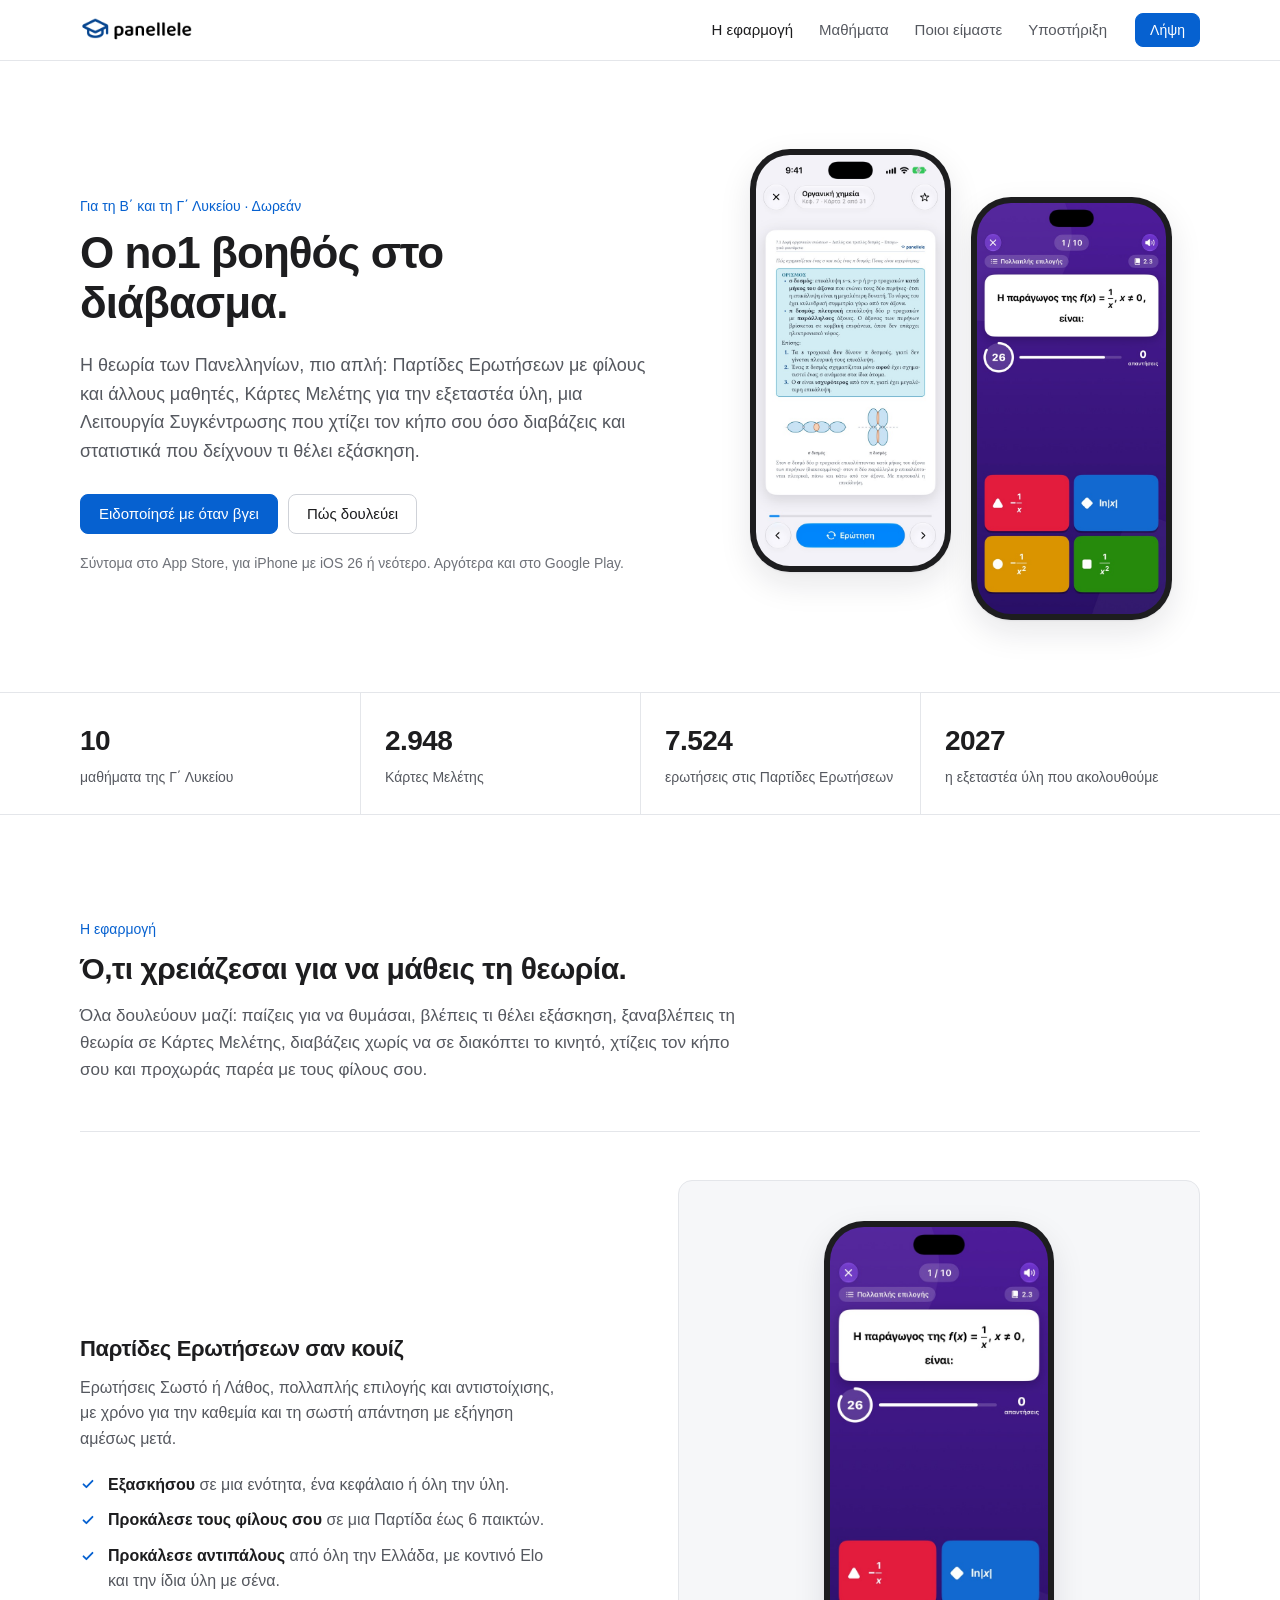
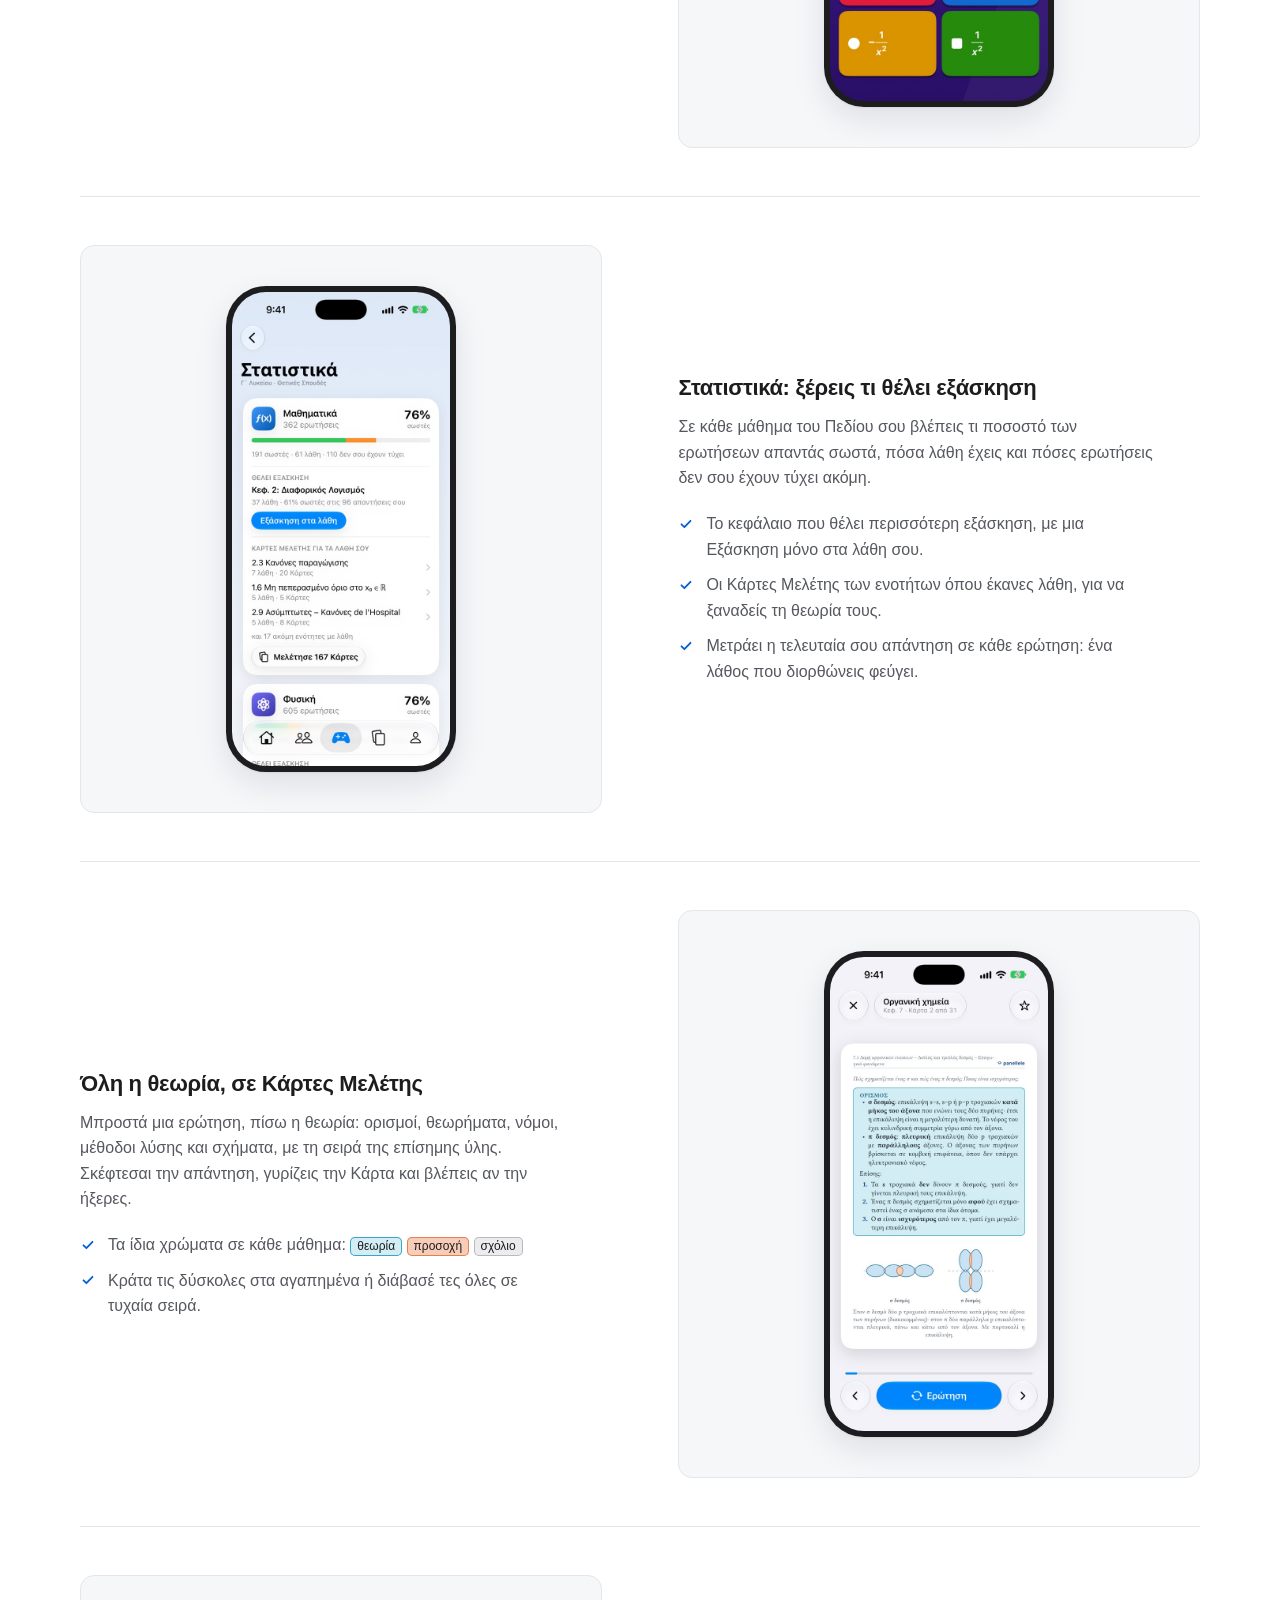
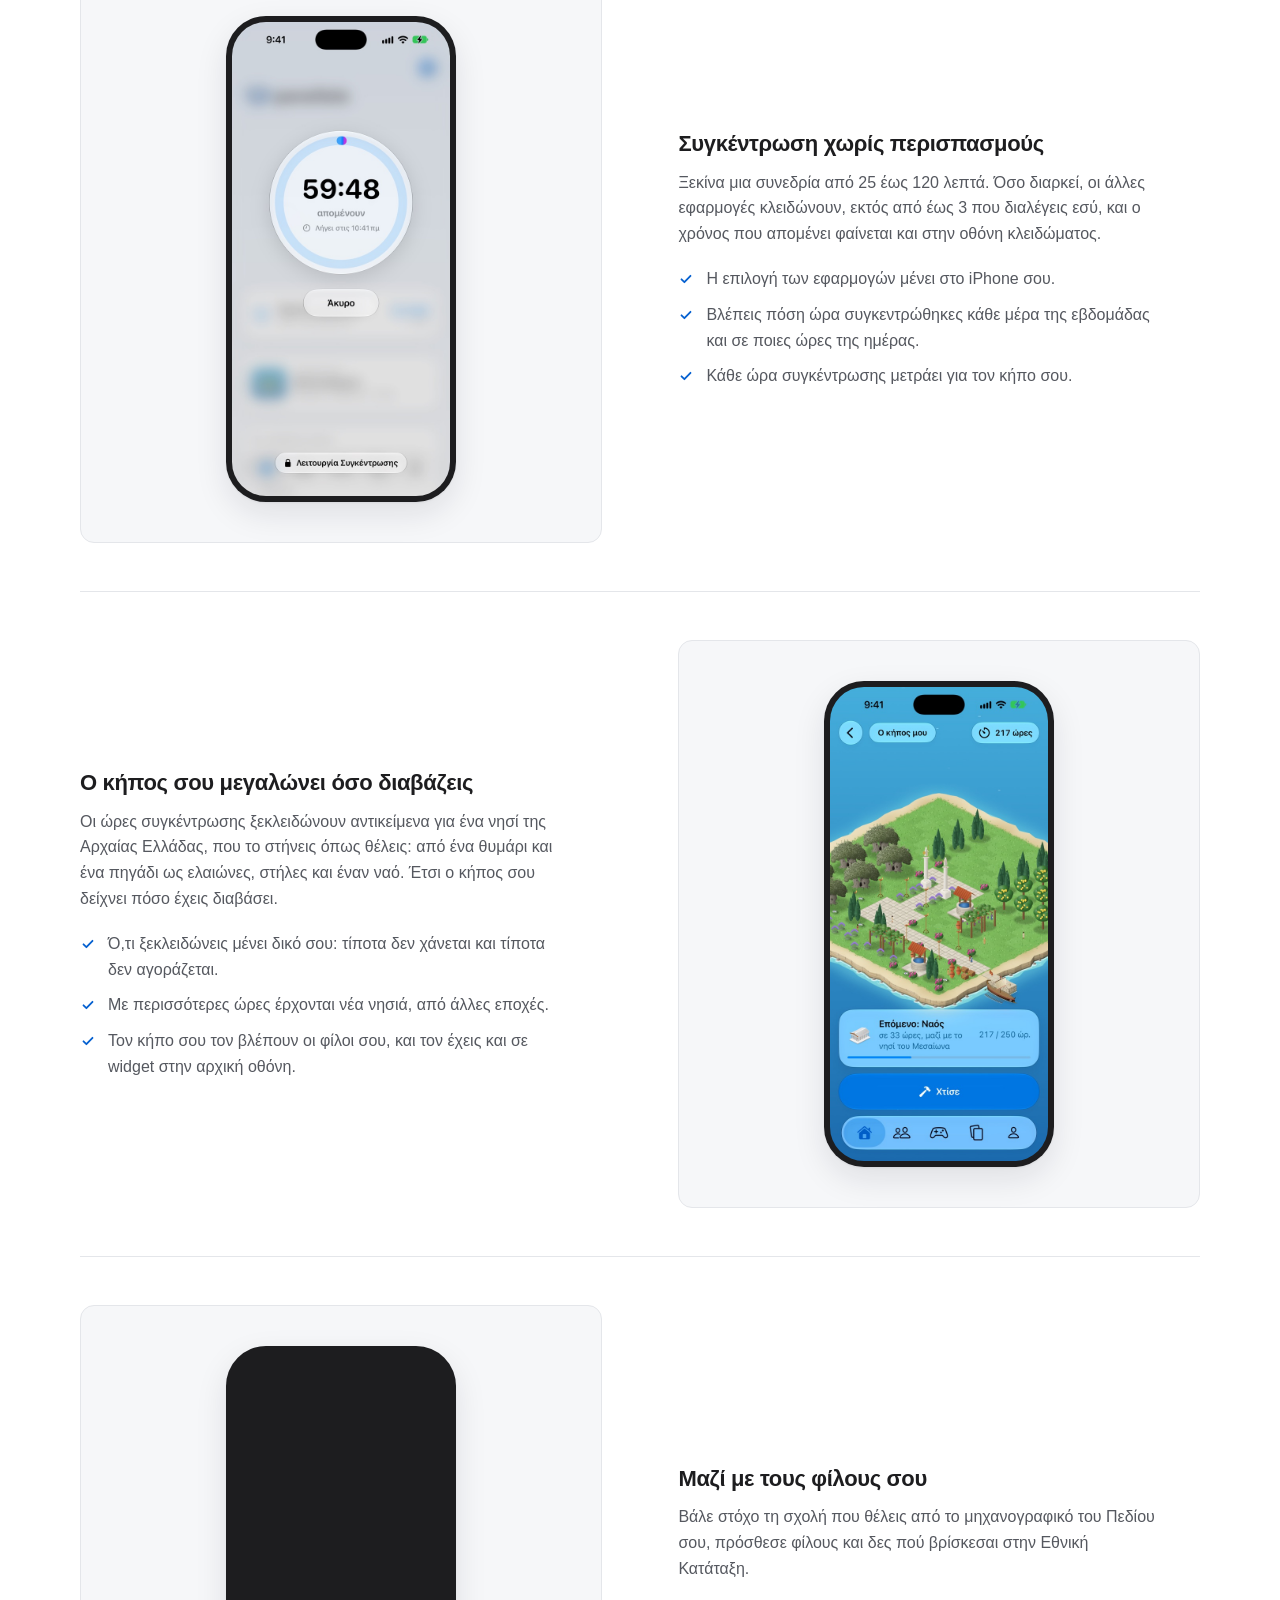
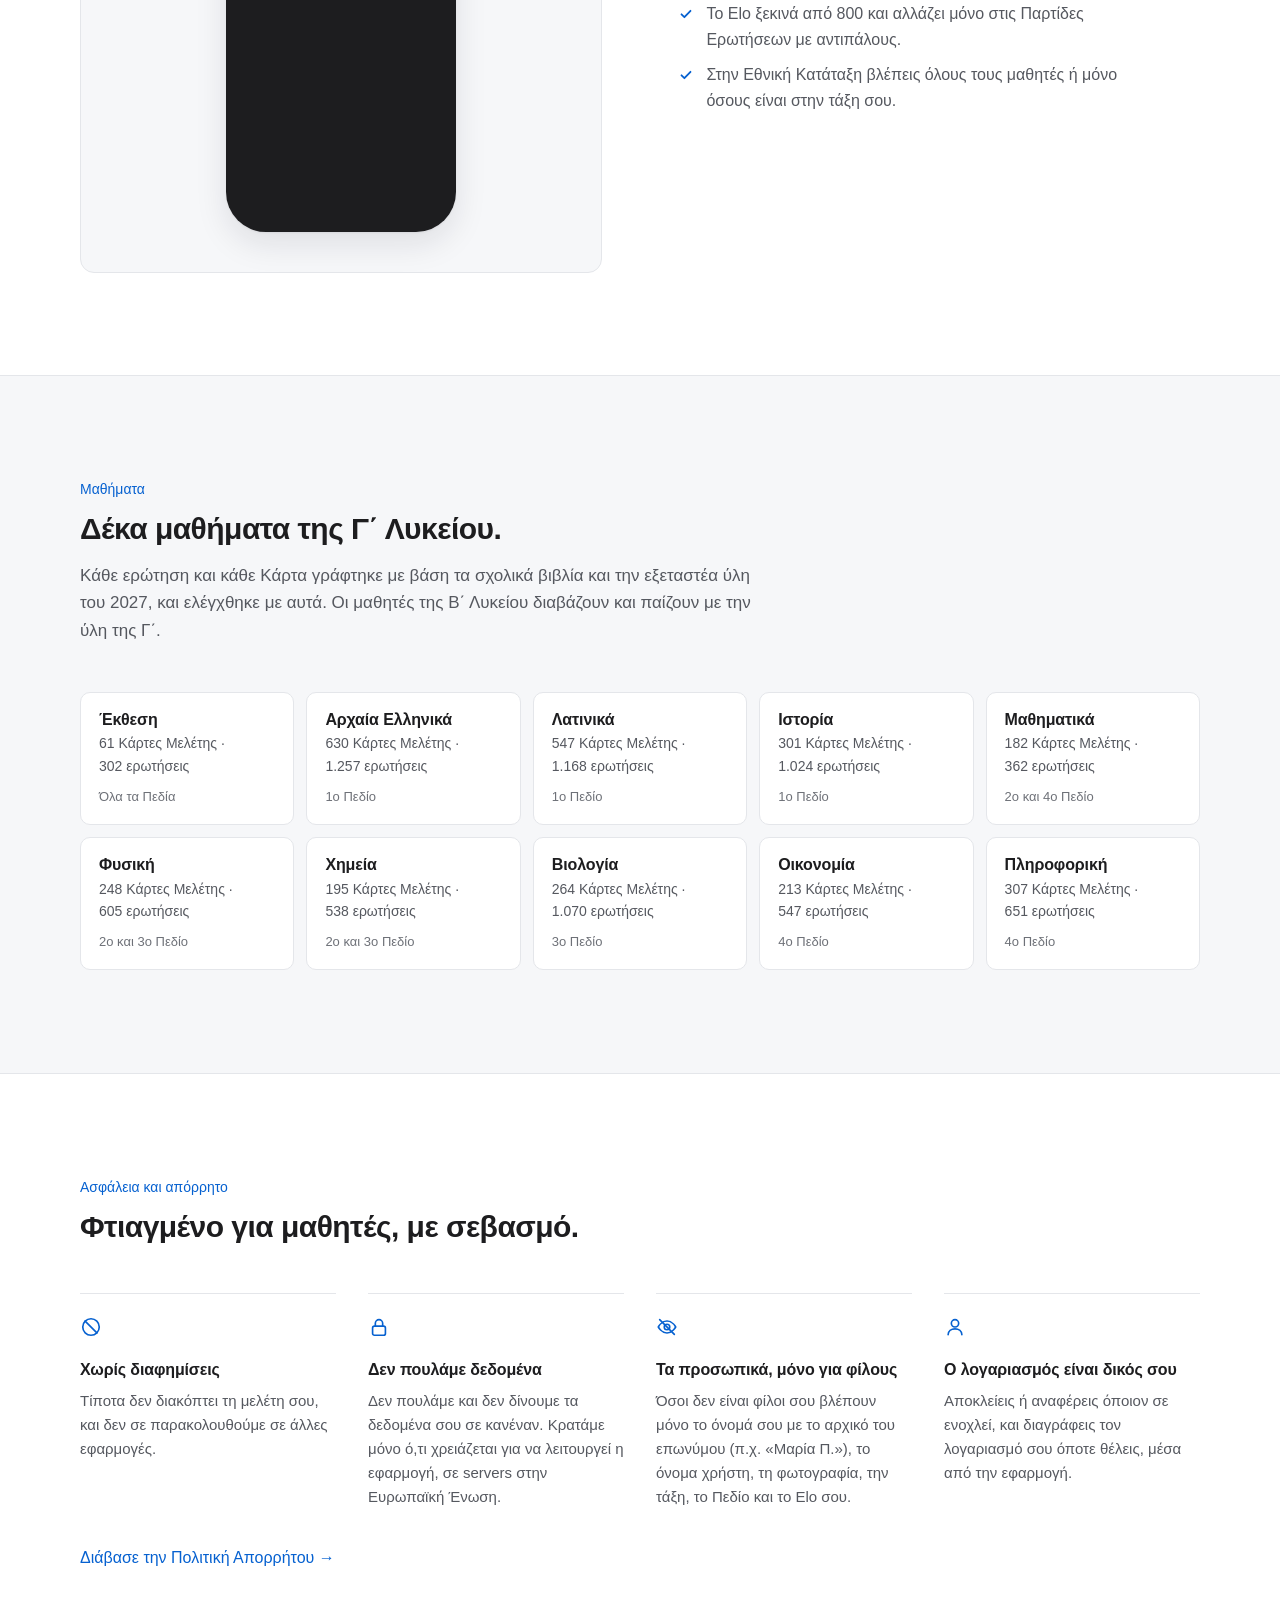
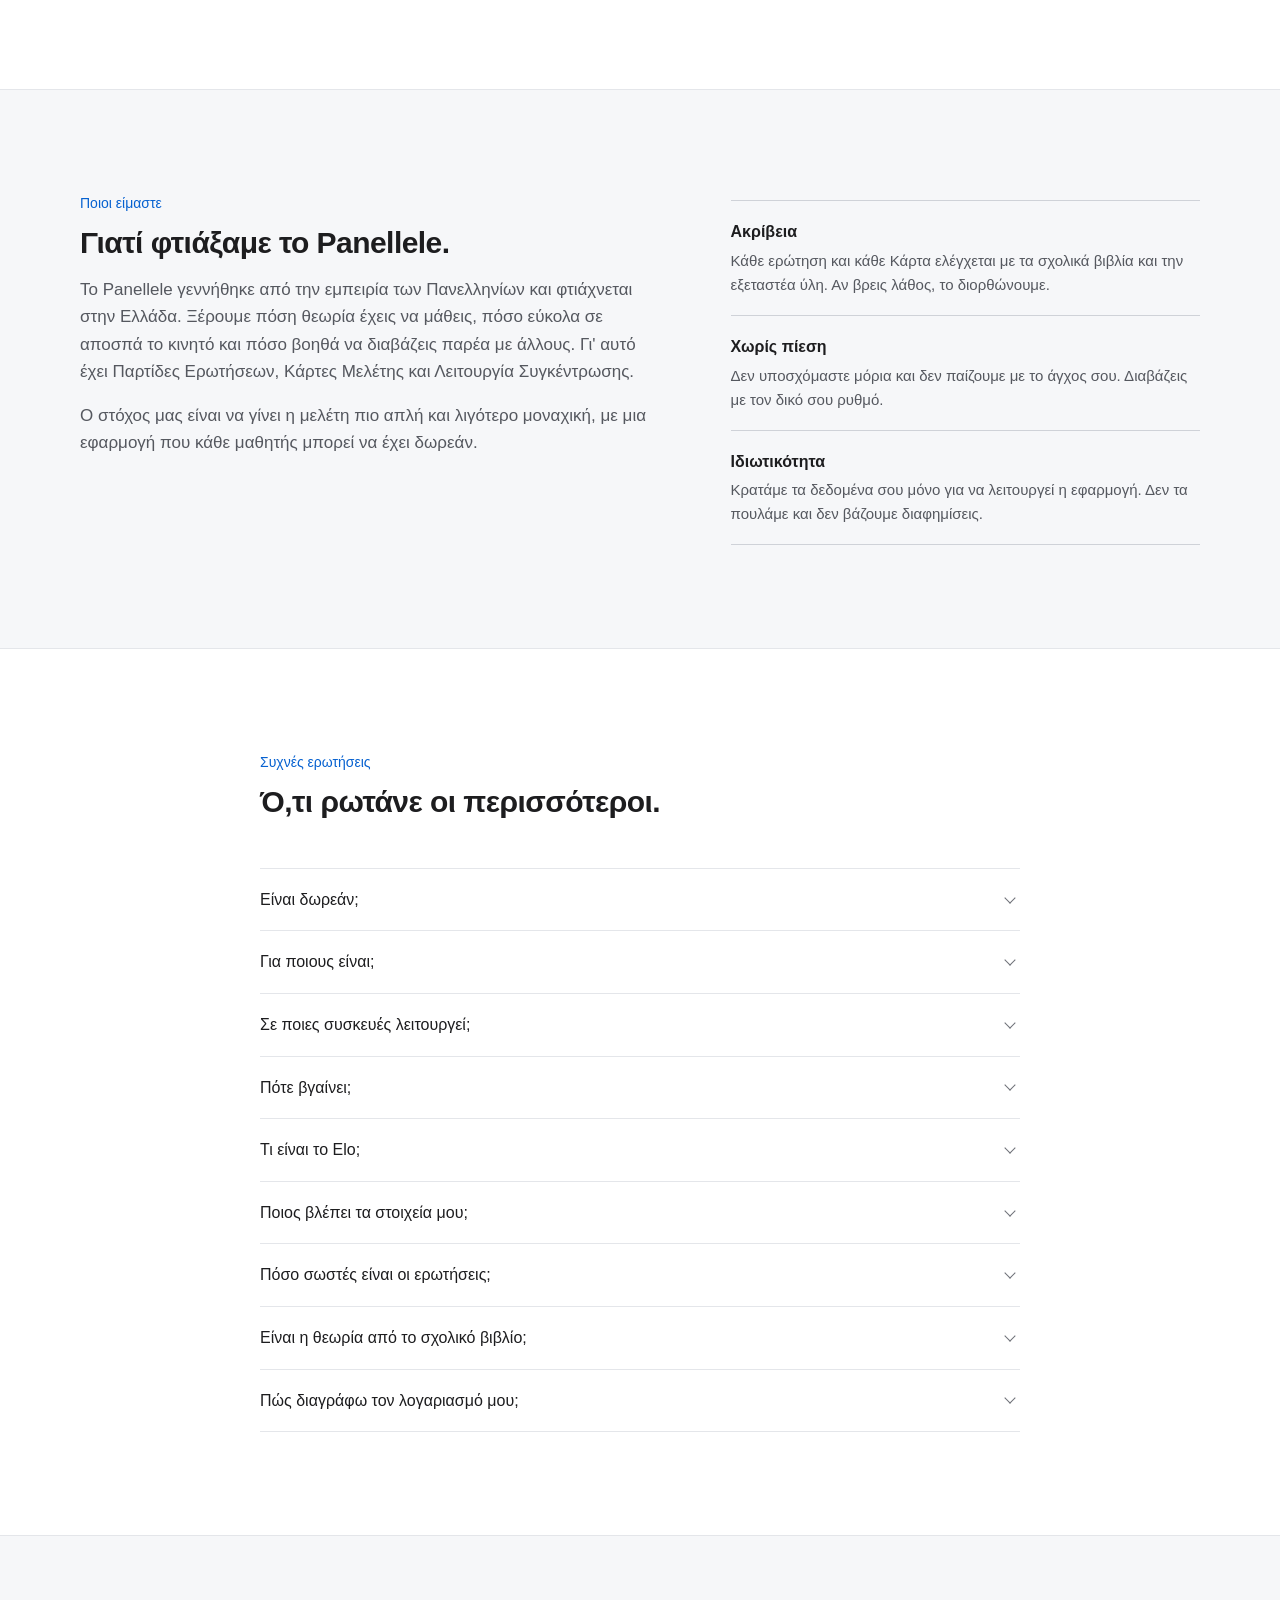
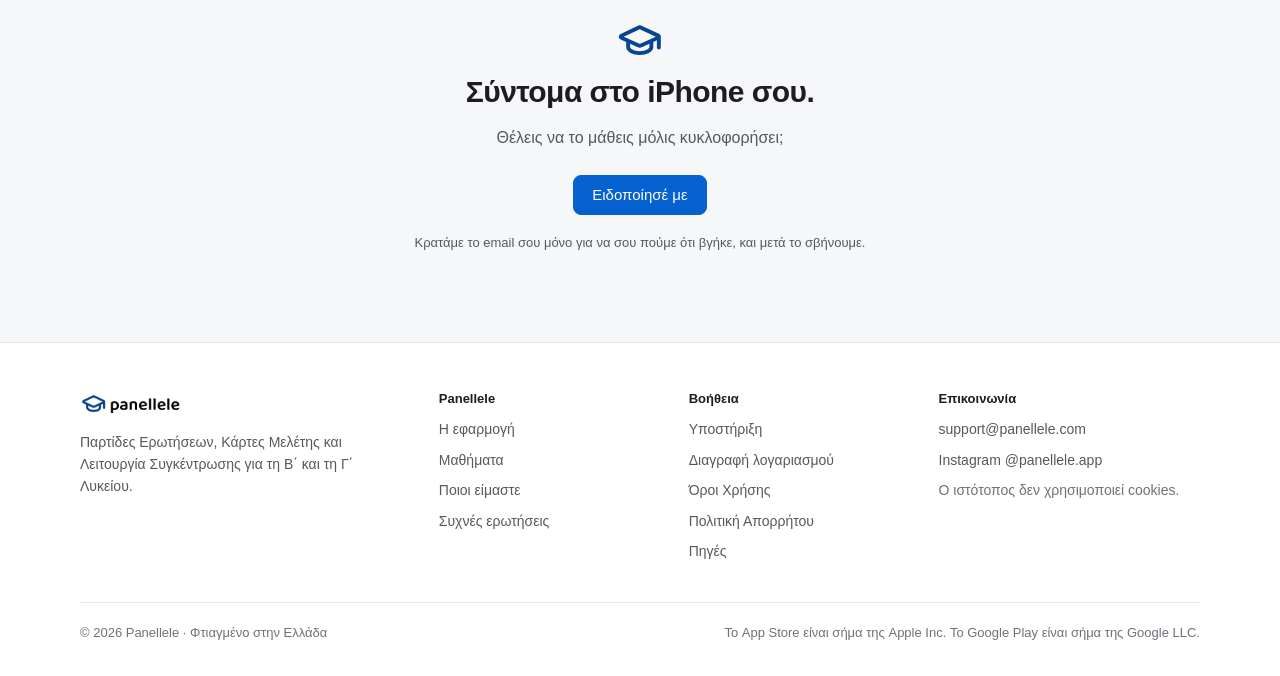
==== index.html @ 51c736c7 "Ο κήπος και τα Στατιστικά, και το σλόγκαν «Ο no1 βοηθός στο διάβασμα»" ====
<!doctype html>
<html lang="el">
<head>
<meta charset="utf-8">
<meta name="viewport" content="width=device-width, initial-scale=1, viewport-fit=cover">
<meta http-equiv="Content-Security-Policy" content="default-src 'self'; img-src 'self' data:; style-src 'self'; script-src 'none'; object-src 'none'; base-uri 'none'; form-action 'none'">
<meta name="referrer" content="strict-origin-when-cross-origin">
<title>Panellele · Ο no1 βοηθός στο διάβασμα</title>
<meta name="description" content="Παρτίδες Ερωτήσεων με φίλους και άλλους μαθητές, Κάρτες Μελέτης για την εξεταστέα ύλη, Λειτουργία Συγκέντρωσης με τον κήπο σου και στατιστικά για τα λάθη σου. Δωρεάν, για τη Β΄ και τη Γ΄ Λυκείου.">
<link rel="canonical" href="https://panellele.com/">
<meta name="robots" content="index, follow">
<meta name="theme-color" content="#ffffff">
<meta name="color-scheme" content="light only">
<meta name="apple-mobile-web-app-title" content="Panellele">
<link rel="icon" href="/favicon.svg" type="image/svg+xml">
<link rel="icon" href="/assets/icon-32.png?v=5129329c" type="image/png" sizes="32x32">
<link rel="apple-touch-icon" href="/apple-touch-icon.png">
<meta property="og:type" content="website">
<meta property="og:site_name" content="Panellele">
<meta property="og:locale" content="el_GR">
<meta property="og:title" content="Panellele · Ο no1 βοηθός στο διάβασμα">
<meta property="og:description" content="Παρτίδες Ερωτήσεων με φίλους και άλλους μαθητές, Κάρτες Μελέτης για την εξεταστέα ύλη, Λειτουργία Συγκέντρωσης με τον κήπο σου και στατιστικά για τα λάθη σου. Δωρεάν, για τη Β΄ και τη Γ΄ Λυκείου.">
<meta property="og:url" content="https://panellele.com/">
<meta property="og:image" content="https://panellele.com/assets/og.jpg?v=eeeae248">
<meta property="og:image:width" content="1200">
<meta property="og:image:height" content="630">
<meta property="og:image:alt" content="Το λογότυπο του Panellele και δύο οθόνες της εφαρμογής: μια Κάρτα Μελέτης και μια ερώτηση Παρτίδας.">
<meta name="twitter:card" content="summary_large_image">
<link rel="stylesheet" href="/assets/site.css?v=b968a3b6">

</head>
<body class="">
<a class="skip" href="#main">Μετάβαση στο περιεχόμενο</a>
<header class="site-header">
  <div class="wrap header-row">
    <a class="brand" href="/" aria-label="Panellele, αρχική σελίδα">
      <img src="/assets/wordmark.png?v=815b059f" alt="panellele" width="147" height="41">
    </a>
    <nav class="nav" aria-label="Κύριο μενού">
      <a href="/#efarmogi" aria-current="page">Η εφαρμογή</a>
      <a href="/#mathimata">Μαθήματα</a>
      <a href="/#poioi-eimaste">Ποιοι είμαστε</a>
      <a href="/support/">Υποστήριξη</a>
    </nav>
    <a class="button button-small header-cta" href="/#lipsi">Λήψη</a>
    <!-- Στο κινητό: το ίδιο μενού σε ένα <details>, χωρίς JavaScript. -->
    <details class="menu">
      <summary aria-label="Μενού"><span class="menu-icon" aria-hidden="true"></span></summary>
      <nav class="menu-panel" aria-label="Μενού">
        <a href="/#efarmogi">Η εφαρμογή</a>
        <a href="/#mathimata">Μαθήματα</a>
        <a href="/#poioi-eimaste">Ποιοι είμαστε</a>
        <a href="/#erotiseis">Συχνές ερωτήσεις</a>
        <a href="/support/">Υποστήριξη</a>
      </nav>
    </details>
  </div>
</header>
<main id="main">
<section class="hero">
  <div class="wrap hero-grid">
    <div class="hero-text">
      <p class="eyebrow">Για τη Β΄ και τη Γ΄ Λυκείου · Δωρεάν</p>
      <h1>Ο no1 βοηθός στο διάβασμα.</h1>
      <p class="lead">Η θεωρία των Πανελληνίων, πιο απλή: Παρτίδες Ερωτήσεων με φίλους και άλλους μαθητές, Κάρτες Μελέτης για την εξεταστέα ύλη, μια Λειτουργία Συγκέντρωσης που χτίζει τον κήπο σου όσο διαβάζεις και στατιστικά που δείχνουν τι θέλει εξάσκηση.</p>
      <div class="actions" id="lipsi">
        <a class="button" href="mailto:support@panellele.com?subject=%CE%95%CE%BD%CE%B7%CE%BC%CE%AD%CF%81%CF%89%CF%83%CE%B7%20%CE%B3%CE%B9%CE%B1%20%CF%84%CE%B7%CE%BD%20%CE%BA%CF%85%CE%BA%CE%BB%CE%BF%CF%86%CE%BF%CF%81%CE%AF%CE%B1">Ειδοποίησέ με όταν βγει</a>
        <a class="button button-secondary" href="#efarmogi">Πώς δουλεύει</a>
      </div>
      <p class="availability">Σύντομα στο App Store, για iPhone με iOS 26 ή νεότερο. Αργότερα και στο Google Play.</p>
    </div>
    <div class="hero-shots" aria-hidden="true">
      <figure class="phone"><img src="/assets/screens/card.jpg?v=b9e4f44e" alt="" width="552" height="1200"></figure>
      <figure class="phone phone-lower"><img src="/assets/screens/game.jpg?v=9ea155ef" alt="" width="552" height="1200"></figure>
    </div>
  </div>
</section>

<section class="stats" aria-label="Το Panellele με αριθμούς">
  <div class="wrap stats-row">
    <div class="stat"><strong>10</strong><span>μαθήματα της Γ΄ Λυκείου</span></div>
    <div class="stat"><strong>2.948</strong><span>Κάρτες Μελέτης</span></div>
    <div class="stat"><strong>7.524</strong><span>ερωτήσεις στις Παρτίδες Ερωτήσεων</span></div>
    <div class="stat"><strong>2027</strong><span>η εξεταστέα ύλη που ακολουθούμε</span></div>
  </div>
</section>

<section class="section" id="efarmogi">
  <div class="wrap">
    <header class="section-head">
      <p class="eyebrow">Η εφαρμογή</p>
      <h2>Ό,τι χρειάζεσαι για να μάθεις τη θεωρία.</h2>
      <p>Όλα δουλεύουν μαζί: παίζεις για να θυμάσαι, βλέπεις τι θέλει εξάσκηση, ξαναβλέπεις τη θεωρία σε Κάρτες Μελέτης, διαβάζεις χωρίς να σε διακόπτει το κινητό, χτίζεις τον κήπο σου και προχωράς παρέα με τους φίλους σου.</p>
    </header>

    <article class="feature">
      <div class="feature-text">
        <h3>Παρτίδες Ερωτήσεων σαν κουίζ</h3>
        <p>Ερωτήσεις Σωστό ή Λάθος, πολλαπλής επιλογής και αντιστοίχισης, με χρόνο για την καθεμία και τη σωστή απάντηση με εξήγηση αμέσως μετά.</p>
        <ul class="ticks">
          <li><strong>Εξασκήσου</strong> σε μια ενότητα, ένα κεφάλαιο ή όλη την ύλη.</li>
          <li><strong>Προκάλεσε τους φίλους σου</strong> σε μια Παρτίδα έως 6 παικτών.</li>
          <li><strong>Προκάλεσε αντιπάλους</strong> από όλη την Ελλάδα, με κοντινό Elo και την ίδια ύλη με σένα.</li>
        </ul>
      </div>
      <figure class="shot"><div class="phone"><img src="/assets/screens/game.jpg?v=9ea155ef" alt="Ερώτηση Μαθηματικών σε μια Παρτίδα: η παράγωγος της 1/x, με τέσσερις απαντήσεις σε κλάσματα και χρόνο για να απαντήσεις." width="552" height="1200" loading="lazy"></div></figure>
    </article>

    <article class="feature feature-flip">
      <div class="feature-text">
        <h3>Στατιστικά: ξέρεις τι θέλει εξάσκηση</h3>
        <p>Σε κάθε μάθημα του Πεδίου σου βλέπεις τι ποσοστό των ερωτήσεων απαντάς σωστά, πόσα λάθη έχεις και πόσες ερωτήσεις δεν σου έχουν τύχει ακόμη.</p>
        <ul class="ticks">
          <li>Το κεφάλαιο που θέλει περισσότερη εξάσκηση, με μια Εξάσκηση μόνο στα λάθη σου.</li>
          <li>Οι Κάρτες Μελέτης των ενοτήτων όπου έκανες λάθη, για να ξαναδείς τη θεωρία τους.</li>
          <li>Μετράει η τελευταία σου απάντηση σε κάθε ερώτηση: ένα λάθος που διορθώνεις φεύγει.</li>
        </ul>
      </div>
      <figure class="shot"><div class="phone"><img src="/assets/screens/stats.jpg?v=d683421c" alt="Τα Στατιστικά των Μαθηματικών: 76% σωστές απαντήσεις, 61 λάθη, το κεφάλαιο που θέλει εξάσκηση και οι Κάρτες Μελέτης για τα λάθη." width="552" height="1200" loading="lazy"></div></figure>
    </article>

    <article class="feature">
      <div class="feature-text">
        <h3>Όλη η θεωρία, σε Κάρτες Μελέτης</h3>
        <p>Μπροστά μια ερώτηση, πίσω η θεωρία: ορισμοί, θεωρήματα, νόμοι, μέθοδοι λύσης και σχήματα, με τη σειρά της επίσημης ύλης. Σκέφτεσαι την απάντηση, γυρίζεις την Κάρτα και βλέπεις αν την ήξερες.</p>
        <ul class="ticks">
          <li>Τα ίδια χρώματα σε κάθε μάθημα: <span class="tag tag-blue">θεωρία</span> <span class="tag tag-orange">προσοχή</span> <span class="tag tag-gray">σχόλιο</span></li>
          <li>Κράτα τις δύσκολες στα αγαπημένα ή διάβασέ τες όλες σε τυχαία σειρά.</li>
        </ul>
      </div>
      <figure class="shot"><div class="phone"><img src="/assets/screens/card.jpg?v=b9e4f44e" alt="Η πίσω όψη μιας Κάρτας Χημείας: πώς σχηματίζονται οι δεσμοί σ και π, με σχήμα της επικάλυψης των τροχιακών." width="552" height="1200" loading="lazy"></div></figure>
    </article>

    <article class="feature feature-flip">
      <div class="feature-text">
        <h3>Συγκέντρωση χωρίς περισπασμούς</h3>
        <p>Ξεκίνα μια συνεδρία από 25 έως 120 λεπτά. Όσο διαρκεί, οι άλλες εφαρμογές κλειδώνουν, εκτός από έως 3 που διαλέγεις εσύ, και ο χρόνος που απομένει φαίνεται και στην οθόνη κλειδώματος.</p>
        <ul class="ticks">
          <li>Η επιλογή των εφαρμογών μένει στο iPhone σου.</li>
          <li>Βλέπεις πόση ώρα συγκεντρώθηκες κάθε μέρα της εβδομάδας και σε ποιες ώρες της ημέρας.</li>
          <li>Κάθε ώρα συγκέντρωσης μετράει για τον κήπο σου.</li>
        </ul>
      </div>
      <figure class="shot"><div class="phone"><img src="/assets/screens/focus.jpg?v=b01e941a" alt="Μια συνεδρία συγκέντρωσης σε εξέλιξη, με σχεδόν μία ώρα που απομένει και την ώρα που λήγει." width="552" height="1200" loading="lazy"></div></figure>
    </article>

    <article class="feature">
      <div class="feature-text">
        <h3>Ο κήπος σου μεγαλώνει όσο διαβάζεις</h3>
        <p>Οι ώρες συγκέντρωσης ξεκλειδώνουν αντικείμενα για ένα νησί της Αρχαίας Ελλάδας, που το στήνεις όπως θέλεις: από ένα θυμάρι και ένα πηγάδι ως ελαιώνες, στήλες και έναν ναό. Έτσι ο κήπος σου δείχνει πόσο έχεις διαβάσει.</p>
        <ul class="ticks">
          <li>Ό,τι ξεκλειδώνεις μένει δικό σου: τίποτα δεν χάνεται και τίποτα δεν αγοράζεται.</li>
          <li>Με περισσότερες ώρες έρχονται νέα νησιά, από άλλες εποχές.</li>
          <li>Τον κήπο σου τον βλέπουν οι φίλοι σου, και τον έχεις και σε widget στην αρχική οθόνη.</li>
        </ul>
      </div>
      <figure class="shot"><div class="phone"><img src="/assets/screens/garden.jpg?v=5cac9863" alt="Ο κήπος της Αρχαίας Ελλάδας με 217 ώρες συγκέντρωσης: ελαιώνας, δύο στήλες, πηγάδια και λεμονιές, και επόμενος ο ναός." width="552" height="1200" loading="lazy"></div></figure>
    </article>

    <article class="feature feature-flip">
      <div class="feature-text">
        <h3>Μαζί με τους φίλους σου</h3>
        <p>Βάλε στόχο τη σχολή που θέλεις από το μηχανογραφικό του Πεδίου σου, πρόσθεσε φίλους και δες πού βρίσκεσαι στην Εθνική Κατάταξη.</p>
        <ul class="ticks">
          <li>Το Elo ξεκινά από 800 και αλλάζει μόνο στις Παρτίδες Ερωτήσεων με αντιπάλους.</li>
          <li>Στην Εθνική Κατάταξη βλέπεις όλους τους μαθητές ή μόνο όσους είναι στην τάξη σου.</li>
        </ul>
      </div>
      <figure class="shot"><div class="phone"><img src="/assets/screens/ranking.jpg?v=d70044f7" alt="Η Εθνική Κατάταξη με βάθρο για τους τρεις πρώτους μαθητές." width="552" height="1200" loading="lazy"></div></figure>
    </article>
  </div>
</section>

<section class="section section-soft" id="mathimata">
  <div class="wrap">
    <header class="section-head">
      <p class="eyebrow">Μαθήματα</p>
      <h2>Δέκα μαθήματα της Γ΄ Λυκείου.</h2>
      <p>Κάθε ερώτηση και κάθε Κάρτα γράφτηκε με βάση τα σχολικά βιβλία και την εξεταστέα ύλη του 2027, και ελέγχθηκε με αυτά. Οι μαθητές της Β΄ Λυκείου διαβάζουν και παίζουν με την ύλη της Γ΄.</p>
    </header>
    <ul class="subjects">
      <li class="subject">
        <h3>Έκθεση</h3>
        <p>61&nbsp;Κάρτες Μελέτης · 302&nbsp;ερωτήσεις</p>
        <span class="field">Όλα τα Πεδία</span>
      </li>
      <li class="subject">
        <h3>Αρχαία Ελληνικά</h3>
        <p>630&nbsp;Κάρτες Μελέτης · 1.257&nbsp;ερωτήσεις</p>
        <span class="field">1ο Πεδίο</span>
      </li>
      <li class="subject">
        <h3>Λατινικά</h3>
        <p>547&nbsp;Κάρτες Μελέτης · 1.168&nbsp;ερωτήσεις</p>
        <span class="field">1ο Πεδίο</span>
      </li>
      <li class="subject">
        <h3>Ιστορία</h3>
        <p>301&nbsp;Κάρτες Μελέτης · 1.024&nbsp;ερωτήσεις</p>
        <span class="field">1ο Πεδίο</span>
      </li>
      <li class="subject">
        <h3>Μαθηματικά</h3>
        <p>182&nbsp;Κάρτες Μελέτης · 362&nbsp;ερωτήσεις</p>
        <span class="field">2ο και 4ο Πεδίο</span>
      </li>
      <li class="subject">
        <h3>Φυσική</h3>
        <p>248&nbsp;Κάρτες Μελέτης · 605&nbsp;ερωτήσεις</p>
        <span class="field">2ο και 3ο Πεδίο</span>
      </li>
      <li class="subject">
        <h3>Χημεία</h3>
        <p>195&nbsp;Κάρτες Μελέτης · 538&nbsp;ερωτήσεις</p>
        <span class="field">2ο και 3ο Πεδίο</span>
      </li>
      <li class="subject">
        <h3>Βιολογία</h3>
        <p>264&nbsp;Κάρτες Μελέτης · 1.070&nbsp;ερωτήσεις</p>
        <span class="field">3ο Πεδίο</span>
      </li>
      <li class="subject">
        <h3>Οικονομία</h3>
        <p>213&nbsp;Κάρτες Μελέτης · 547&nbsp;ερωτήσεις</p>
        <span class="field">4ο Πεδίο</span>
      </li>
      <li class="subject">
        <h3>Πληροφορική</h3>
        <p>307&nbsp;Κάρτες Μελέτης · 651&nbsp;ερωτήσεις</p>
        <span class="field">4ο Πεδίο</span>
      </li>
    </ul>
  </div>
</section>

<section class="section" id="asfaleia">
  <div class="wrap">
    <header class="section-head">
      <p class="eyebrow">Ασφάλεια και απόρρητο</p>
      <h2>Φτιαγμένο για μαθητές, με σεβασμό.</h2>
    </header>
    <ul class="points">
      <li>
        <svg class="icon" aria-hidden="true" viewBox="0 0 24 24" width="22" height="22" fill="none" stroke="currentColor" stroke-width="1.8" stroke-linecap="round" stroke-linejoin="round"><circle cx="12" cy="12" r="9"/><path d="M5.6 5.6l12.8 12.8"/></svg>
        <h3>Χωρίς διαφημίσεις</h3>
        <p>Τίποτα δεν διακόπτει τη μελέτη σου, και δεν σε παρακολουθούμε σε άλλες εφαρμογές.</p>
      </li>
      <li>
        <svg class="icon" aria-hidden="true" viewBox="0 0 24 24" width="22" height="22" fill="none" stroke="currentColor" stroke-width="1.8" stroke-linecap="round" stroke-linejoin="round"><rect x="5" y="11" width="14" height="10" rx="2"/><path d="M8 11V8a4 4 0 0 1 8 0v3"/></svg>
        <h3>Δεν πουλάμε δεδομένα</h3>
        <p>Δεν πουλάμε και δεν δίνουμε τα δεδομένα σου σε κανέναν. Κρατάμε μόνο ό,τι χρειάζεται για να λειτουργεί η εφαρμογή, σε servers στην Ευρωπαϊκή Ένωση.</p>
      </li>
      <li>
        <svg class="icon" aria-hidden="true" viewBox="0 0 24 24" width="22" height="22" fill="none" stroke="currentColor" stroke-width="1.8" stroke-linecap="round" stroke-linejoin="round"><path d="M2.5 12S6 5.5 12 5.5 21.5 12 21.5 12 18 18.5 12 18.5 2.5 12 2.5 12z"/><circle cx="12" cy="12" r="3"/><path d="M4 4l16 16"/></svg>
        <h3>Τα προσωπικά, μόνο για φίλους</h3>
        <p>Όσοι δεν είναι φίλοι σου βλέπουν μόνο το όνομά σου με το αρχικό του επωνύμου (π.χ. «Μαρία Π.»), το όνομα χρήστη, τη φωτογραφία, την τάξη, το Πεδίο και το Elo σου.</p>
      </li>
      <li>
        <svg class="icon" aria-hidden="true" viewBox="0 0 24 24" width="22" height="22" fill="none" stroke="currentColor" stroke-width="1.8" stroke-linecap="round" stroke-linejoin="round"><circle cx="12" cy="8" r="4"/><path d="M4.5 20.5c0-4 3.4-6.5 7.5-6.5s7.5 2.5 7.5 6.5"/></svg>
        <h3>Ο λογαριασμός είναι δικός σου</h3>
        <p>Αποκλείεις ή αναφέρεις όποιον σε ενοχλεί, και διαγράφεις τον λογαριασμό σου όποτε θέλεις, μέσα από την εφαρμογή.</p>
      </li>
    </ul>
    <p><a class="link-arrow" href="/privacy/">Διάβασε την Πολιτική Απορρήτου</a></p>
  </div>
</section>

<section class="section section-soft" id="poioi-eimaste">
  <div class="wrap about">
    <div>
      <p class="eyebrow">Ποιοι είμαστε</p>
      <h2>Γιατί φτιάξαμε το Panellele.</h2>
      <p>Το Panellele γεννήθηκε από την εμπειρία των Πανελληνίων και φτιάχνεται στην Ελλάδα. Ξέρουμε πόση θεωρία έχεις να μάθεις, πόσο εύκολα σε αποσπά το κινητό και πόσο βοηθά να διαβάζεις παρέα με άλλους. Γι' αυτό έχει Παρτίδες Ερωτήσεων, Κάρτες Μελέτης και Λειτουργία Συγκέντρωσης.</p>
      <p>Ο στόχος μας είναι να γίνει η μελέτη πιο απλή και λιγότερο μοναχική, με μια εφαρμογή που κάθε μαθητής μπορεί να έχει δωρεάν.</p>
    </div>
    <dl class="values">
      <div><dt>Ακρίβεια</dt><dd>Κάθε ερώτηση και κάθε Κάρτα ελέγχεται με τα σχολικά βιβλία και την εξεταστέα ύλη. Αν βρεις λάθος, το διορθώνουμε.</dd></div>
      <div><dt>Χωρίς πίεση</dt><dd>Δεν υποσχόμαστε μόρια και δεν παίζουμε με το άγχος σου. Διαβάζεις με τον δικό σου ρυθμό.</dd></div>
      <div><dt>Ιδιωτικότητα</dt><dd>Κρατάμε τα δεδομένα σου μόνο για να λειτουργεί η εφαρμογή. Δεν τα πουλάμε και δεν βάζουμε διαφημίσεις.</dd></div>
    </dl>
  </div>
</section>

<section class="section" id="erotiseis">
  <div class="wrap narrow">
    <header class="section-head">
      <p class="eyebrow">Συχνές ερωτήσεις</p>
      <h2>Ό,τι ρωτάνε οι περισσότεροι.</h2>
    </header>
    <div class="faq">
      <details>
        <summary>Είναι δωρεάν;</summary>
        <p>Ναι. Όλες οι λειτουργίες του Panellele είναι δωρεάν, χωρίς διαφημίσεις και χωρίς αγορές μέσα στην εφαρμογή.</p>
      </details>
      <details>
        <summary>Για ποιους είναι;</summary>
        <p>Για μαθητές της Β΄ και της Γ΄ Λυκείου, από 15 ετών. Οι μαθητές της Β΄, που ξεκινούν ήδη την προετοιμασία για τις Πανελλήνιες, διαβάζουν και παίζουν με την ύλη της Γ΄.</p>
      </details>
      <details>
        <summary>Σε ποιες συσκευές λειτουργεί;</summary>
        <p>Σε iPhone με iOS 26 ή νεότερο. Η έκδοση για Android έρχεται αργότερα.</p>
      </details>
      <details>
        <summary>Πότε βγαίνει;</summary>
        <p>Ετοιμάζουμε την πρώτη έκδοση για iPhone. <a href="mailto:support@panellele.com?subject=%CE%95%CE%BD%CE%B7%CE%BC%CE%AD%CF%81%CF%89%CF%83%CE%B7%20%CE%B3%CE%B9%CE%B1%20%CF%84%CE%B7%CE%BD%20%CE%BA%CF%85%CE%BA%CE%BB%CE%BF%CF%86%CE%BF%CF%81%CE%AF%CE%B1">Γράψε μας</a> αν θέλεις να σε ειδοποιήσουμε μόλις κυκλοφορήσει.</p>
      </details>
      <details>
        <summary>Τι είναι το Elo;</summary>
        <p>Ένας αριθμός που δείχνει πόσο καλά τα πας στις Παρτίδες Ερωτήσεων με αντιπάλους, όπως στο σκάκι. Ξεκινά από 800, ανεβαίνει όταν τερματίζεις πιο ψηλά από τους αντιπάλους σου και πέφτει όταν τερματίζεις πιο χαμηλά. Οι Παρτίδες Ερωτήσεων με φίλους και η Εξάσκηση δεν το αλλάζουν.</p>
      </details>
      <details>
        <summary>Ποιος βλέπει τα στοιχεία μου;</summary>
        <p>Οι άλλοι μαθητές βλέπουν το όνομά σου με το αρχικό του επωνύμου (π.χ. «Μαρία Π.»), το όνομα χρήστη, τη φωτογραφία, την τάξη, το Πεδίο και το Elo σου. Ολόκληρο το επώνυμο, τον στόχο, τις ώρες συγκέντρωσης και τον κήπο σου τα βλέπουν μόνο οι φίλοι σου. Περισσότερα στην <a href="/privacy/">Πολιτική Απορρήτου</a>.</p>
      </details>
      <details>
        <summary>Πόσο σωστές είναι οι ερωτήσεις;</summary>
        <p>Κάθε ερώτηση και κάθε Κάρτα γράφτηκε με βάση τα σχολικά βιβλία και την εξεταστέα ύλη του 2027, και ελέγχθηκε με αυτά. Αν βρεις κάποιο λάθος, <a href="/support/#lathos">πες μας</a> για να το διορθώσουμε.</p>
      </details>
      <details>
        <summary>Είναι η θεωρία από το σχολικό βιβλίο;</summary>
        <p>Τη γράφουμε κυρίως με δικά μας λόγια. Όσα στις εξετάσεις ζητούνται όπως είναι γραμμένα στο σχολικό βιβλίο, όπως ορισμοί, θεωρήματα και αποδείξεις, είναι αυτούσια. Από ποια βιβλία είναι, ποιοι τα έγραψαν και ποιος τα εκδίδει θα το βρεις στις <a href="/sources/">Πηγές</a>.</p>
      </details>
      <details>
        <summary>Πώς διαγράφω τον λογαριασμό μου;</summary>
        <p>Από την εφαρμογή: Προφίλ › Διαγραφή λογαριασμού. Αν δεν την έχεις πια στο κινητό, δες <a href="/support/#diagrafi">εδώ</a>.</p>
      </details>
    </div>
  </div>
</section>

<section class="cta">
  <div class="wrap narrow">
    <img class="cta-hat" src="/assets/hat.svg?v=924123c8" alt="" width="44" height="33">
    <h2>Σύντομα στο iPhone σου.</h2>
    <p>Θέλεις να το μάθεις μόλις κυκλοφορήσει;</p>
    <a class="button" href="mailto:support@panellele.com?subject=%CE%95%CE%BD%CE%B7%CE%BC%CE%AD%CF%81%CF%89%CF%83%CE%B7%20%CE%B3%CE%B9%CE%B1%20%CF%84%CE%B7%CE%BD%20%CE%BA%CF%85%CE%BA%CE%BB%CE%BF%CF%86%CE%BF%CF%81%CE%AF%CE%B1">Ειδοποίησέ με</a>
    <p class="fine">Κρατάμε το email σου μόνο για να σου πούμε ότι βγήκε, και μετά το σβήνουμε.</p>
  </div>
</section>
</main>
<footer class="site-footer">
  <div class="wrap footer-grid">
    <div class="footer-brand">
      <img src="/assets/wordmark.png?v=815b059f" alt="panellele" width="126" height="35">
      <p>Παρτίδες Ερωτήσεων, Κάρτες Μελέτης και Λειτουργία Συγκέντρωσης για τη Β΄ και τη Γ΄ Λυκείου.</p>
    </div>
    <nav class="footer-links" aria-label="Σύνδεσμοι">
      <h2>Panellele</h2>
      <a href="/#efarmogi">Η εφαρμογή</a>
      <a href="/#mathimata">Μαθήματα</a>
      <a href="/#poioi-eimaste">Ποιοι είμαστε</a>
      <a href="/#erotiseis">Συχνές ερωτήσεις</a>
    </nav>
    <nav class="footer-links" aria-label="Βοήθεια και νομικά">
      <h2>Βοήθεια</h2>
      <a href="/support/">Υποστήριξη</a>
      <a href="/support/#diagrafi">Διαγραφή λογαριασμού</a>
      <a href="/terms/">Όροι Χρήσης</a>
      <a href="/privacy/">Πολιτική Απορρήτου</a>
      <a href="/sources/">Πηγές</a>
    </nav>
    <div class="footer-links">
      <h2>Επικοινωνία</h2>
      <a href="mailto:support@panellele.com">support@panellele.com</a>
      <a href="https://www.instagram.com/panellele.app/">Instagram @panellele.app</a>
      <p class="muted">Ο ιστότοπος δεν χρησιμοποιεί cookies.</p>
    </div>
  </div>
  <div class="wrap footer-bottom">
    <p>© 2026 Panellele · Φτιαγμένο στην Ελλάδα</p>
    <p class="muted">Το App Store είναι σήμα της Apple Inc. Το Google Play είναι σήμα της Google LLC.</p>
  </div>
</footer>
</body>
</html>
---- assets/site.css ----
/* panellele.com (ιδιοκτήτης, Οκτ. 2026): απλό, καθαρό και επαγγελματικό, στο πνεύμα του code.visualstudio.com.
   Πάντα φωτεινό («το άσπρο προσδίδει επαγγελματικότητα»), ακόμη κι αν η συσκευή είναι σε σκοτεινή εμφάνιση.
   Λευκό και ένα πολύ απαλό γκρι για τις ενότητες, γκρι για τα δεύτερα κείμενα, και ένα μόνο χρώμα έμφασης, το μπλε
   του λογότυπου. Χωρίς λάμψεις και διαβαθμίσεις, μετρημένα μεγέθη και βάρη γραμμάτων, λεπτές γραμμές αντί για σκιές,
   κουμπιά κανονικού μεγέθους. Χωρίς JavaScript και χωρίς εξωτερικές γραμματοσειρές. */

:root {
  --bg: #ffffff;
  --bg-soft: #f6f7f9;
  --text: #1d1d1f;
  --text-2: #55585f;
  --text-3: #6e7178;
  --line: #e4e6ea;
  --line-strong: #cfd2d8;
  --accent: #0661d0;
  --accent-hover: #0552b4;
  --accent-soft: #edf3fc;
  --phone: #1d1d1f;
  --radius: 10px;
  --theory: #d3edf4;
  --theory-line: #38a5ca;
  --caution: #f7cdb9;
  --caution-line: #e2814f;
  --comment: #ececef;
  --comment-line: #b9bac0;
  color-scheme: light;
}

*, *::before, *::after { box-sizing: border-box; }

html {
  -webkit-text-size-adjust: 100%;
  text-size-adjust: 100%;
  scroll-behavior: smooth;
  scroll-padding-top: 76px;
}

body {
  margin: 0;
  background: var(--bg);
  color: var(--text);
  font-family: -apple-system, BlinkMacSystemFont, "SF Pro Text", "Segoe UI", Roboto, "Noto Sans", "Helvetica Neue", Arial, sans-serif;
  font-size: 16px;
  line-height: 1.6;
  -webkit-font-smoothing: antialiased;
  overflow-x: hidden;
}

img { max-width: 100%; height: auto; display: block; }

a { color: var(--accent); text-decoration: none; }
a:hover { text-decoration: underline; text-underline-offset: 3px; }

:focus-visible { outline: 2px solid var(--accent); outline-offset: 2px; border-radius: 4px; }

h1, h2, h3 { color: var(--text); font-weight: 600; margin: 0 0 0.5em; }
h1 { font-size: clamp(2rem, 3.6vw, 2.75rem); line-height: 1.15; letter-spacing: -0.022em; }
h2 { font-size: clamp(1.5rem, 2.4vw, 1.875rem); line-height: 1.2; letter-spacing: -0.018em; }
h3 { font-size: 1.125rem; line-height: 1.35; letter-spacing: -0.008em; }
p { margin: 0 0 1em; }
strong { font-weight: 600; }

.wrap { width: min(1120px, 100% - 48px); margin-inline: auto; }
.narrow { width: min(760px, 100% - 48px); }
.muted { color: var(--text-3); }

.skip {
  position: absolute; left: 16px; top: -60px; z-index: 100;
  background: var(--bg); color: var(--text); padding: 8px 14px; border: 1px solid var(--line); border-radius: 8px;
}
.skip:focus { top: 12px; }

/* Πλοήγηση */
.site-header {
  position: sticky; top: 0; z-index: 50;
  background: rgba(255, 255, 255, 0.92);
  -webkit-backdrop-filter: saturate(180%) blur(16px);
  backdrop-filter: saturate(180%) blur(16px);
  border-bottom: 1px solid var(--line);
}
.header-row { display: flex; align-items: center; gap: 28px; height: 60px; }
.brand { display: block; flex: none; }
.brand img { width: 112px; height: auto; }
.nav { display: flex; gap: 26px; margin-left: auto; }
.nav a { color: var(--text-2); font-size: 0.9375rem; }
.nav a:hover, .nav a[aria-current="page"] { color: var(--text); text-decoration: none; }

/* Μενού κινητού: <details>, χωρίς JavaScript. */
.menu { display: none; position: relative; }
.menu summary {
  list-style: none; cursor: pointer; width: 38px; height: 38px; border-radius: 8px;
  display: flex; align-items: center; justify-content: center;
}
.menu summary::-webkit-details-marker { display: none; }
.menu summary:hover { background: var(--bg-soft); }
.menu-icon, .menu-icon::before, .menu-icon::after {
  display: block; width: 18px; height: 1.5px; background: var(--text); border-radius: 1px; position: relative;
}
.menu-icon::before, .menu-icon::after { content: ""; position: absolute; left: 0; }
.menu-icon::before { top: -6px; }
.menu-icon::after { top: 6px; }
.menu[open] .menu-icon { background: transparent; }
.menu[open] .menu-icon::before { top: 0; transform: rotate(45deg); }
.menu[open] .menu-icon::after { top: 0; transform: rotate(-45deg); }
.menu-panel {
  position: absolute; right: 0; top: 46px; min-width: 220px; padding: 6px;
  background: var(--bg); border: 1px solid var(--line); border-radius: var(--radius);
  box-shadow: 0 8px 24px rgba(17, 24, 39, 0.08); display: flex; flex-direction: column;
}
.menu-panel a { color: var(--text); padding: 9px 12px; border-radius: 6px; }
.menu-panel a:hover { background: var(--bg-soft); text-decoration: none; }

/* Κουμπιά */
.button {
  display: inline-flex; align-items: center; justify-content: center; gap: 8px;
  height: 40px; padding: 0 18px; border-radius: 8px; border: 1px solid var(--accent);
  background: var(--accent); color: #ffffff;
  font-size: 0.9375rem; font-weight: 500; line-height: 1; white-space: nowrap;
  transition: background-color 0.15s ease, border-color 0.15s ease;
}
.button:hover { background: var(--accent-hover); border-color: var(--accent-hover); text-decoration: none; }
.button-secondary { background: var(--bg); color: var(--text); border-color: var(--line-strong); }
.button-secondary:hover { background: var(--bg-soft); border-color: var(--line-strong); }
.button-small { height: 34px; padding: 0 14px; font-size: 0.875rem; }

.actions { display: flex; flex-wrap: wrap; gap: 10px; margin: 28px 0 0; }
.actions-center { justify-content: center; }

.eyebrow { color: var(--accent); font-size: 0.875rem; font-weight: 500; margin-bottom: 0.75em; }
.lead { font-size: 1.125rem; line-height: 1.6; color: var(--text-2); max-width: 34em; }

/* Αρχή της σελίδας */
.hero { padding: clamp(48px, 7vw, 88px) 0 clamp(40px, 6vw, 72px); }
.hero-grid { display: grid; grid-template-columns: 1.1fr 0.9fr; gap: 56px; align-items: center; }
.hero h1 { max-width: 13em; }
.availability { margin: 18px 0 0; font-size: 0.875rem; color: var(--text-3); }

.phone {
  margin: 0; background: var(--phone); padding: 6px; border-radius: 40px;
  box-shadow: 0 1px 2px rgba(17, 24, 39, 0.06), 0 12px 32px rgba(17, 24, 39, 0.10);
}
.phone img { border-radius: 34px; width: 100%; }

.hero-shots { display: flex; justify-content: center; align-items: flex-start; gap: 20px; }
.hero-shots .phone { width: min(230px, 42%); }
.hero-shots .phone-lower { margin-top: 48px; }

/* Αριθμοί */
.stats { border-top: 1px solid var(--line); border-bottom: 1px solid var(--line); }
.stats-row { display: grid; grid-template-columns: repeat(4, 1fr); }
.stat { padding: 26px 24px; display: flex; flex-direction: column; gap: 2px; }
.stat:first-child { padding-left: 0; }
.stat + .stat { border-left: 1px solid var(--line); }
.stat strong { font-size: 1.75rem; font-weight: 600; letter-spacing: -0.02em; font-variant-numeric: tabular-nums; }
.stat span { color: var(--text-2); font-size: 0.875rem; }

/* Ενότητες */
.section { padding: clamp(64px, 8vw, 104px) 0; }
.section-compact { padding-top: 0; }
.section-soft { background: var(--bg-soft); border-top: 1px solid var(--line); border-bottom: 1px solid var(--line); }
.section-head { max-width: 680px; margin-bottom: 48px; }
.section-head p:not(.eyebrow) { color: var(--text-2); font-size: 1.0625rem; margin: 0; }

.feature {
  display: grid; grid-template-columns: 1fr 1fr; gap: clamp(32px, 6vw, 80px); align-items: center;
  padding: 48px 0; border-top: 1px solid var(--line);
}
.feature:last-child { padding-bottom: 0; }
.feature-flip .feature-text { order: 2; }
.feature-text { max-width: 30em; }
.feature h3 { font-size: 1.375rem; letter-spacing: -0.015em; }
.feature p { color: var(--text-2); }
.shot {
  margin: 0; background: var(--bg-soft); border: 1px solid var(--line); border-radius: 14px;
  padding: 40px 24px; display: flex; justify-content: center;
}
.shot .phone { width: 100%; max-width: 230px; }

.ticks { list-style: none; padding: 0; margin: 20px 0 0; display: grid; gap: 10px; }
.ticks li { position: relative; padding-left: 28px; color: var(--text-2); }
.ticks li strong { color: var(--text); }
.ticks li::before {
  content: ""; position: absolute; left: 0; top: 0.3em; width: 16px; height: 16px;
  background: url("data:image/svg+xml,%3Csvg xmlns='http://www.w3.org/2000/svg' viewBox='0 0 16 16'%3E%3Cpath d='M3.5 8.3l2.9 2.9 6.1-6.4' fill='none' stroke='%230661d0' stroke-width='1.8' stroke-linecap='round' stroke-linejoin='round'/%3E%3C/svg%3E") center / 16px no-repeat;
}

.tag { display: inline-block; font-size: 0.75rem; font-weight: 500; padding: 0 7px; border-radius: 5px; color: var(--text); line-height: 1.6; }
.tag-blue { background: var(--theory); box-shadow: inset 0 0 0 1px var(--theory-line); }
.tag-orange { background: var(--caution); box-shadow: inset 0 0 0 1px var(--caution-line); }
.tag-gray { background: var(--comment); box-shadow: inset 0 0 0 1px var(--comment-line); }

/* Μαθήματα */
.subjects { list-style: none; padding: 0; margin: 0; display: grid; grid-template-columns: repeat(auto-fill, minmax(200px, 1fr)); gap: 12px; }
.subject { background: var(--bg); border: 1px solid var(--line); border-radius: var(--radius); padding: 16px 18px; }
.subject h3 { font-size: 1rem; margin-bottom: 2px; }
.subject p { margin: 0; color: var(--text-2); font-size: 0.875rem; font-variant-numeric: tabular-nums; }
.subject .field { display: block; margin-top: 10px; font-size: 0.8125rem; color: var(--text-3); }

/* Ασφάλεια */
.points { list-style: none; padding: 0; margin: 0 0 36px; display: grid; grid-template-columns: repeat(4, 1fr); gap: 32px; }
.points li { border-top: 1px solid var(--line); padding-top: 22px; }
.points .icon { color: var(--accent); margin-bottom: 14px; }
.points h3 { font-size: 1rem; }
.points p { color: var(--text-2); font-size: 0.9375rem; margin: 0; }
.link-arrow { font-weight: 500; }
.link-arrow::after { content: " →"; }

/* Ποιοι είμαστε */
.about { display: grid; grid-template-columns: 1.1fr 0.9fr; gap: clamp(32px, 6vw, 80px); align-items: start; }
.about > div p:not(.eyebrow) { color: var(--text-2); font-size: 1.0625rem; }
.values { margin: 8px 0 0; }
.values div { padding: 18px 0; border-top: 1px solid var(--line-strong); }
.values div:last-child { border-bottom: 1px solid var(--line-strong); }
.values dt { font-weight: 600; margin-bottom: 4px; }
.values dd { margin: 0; color: var(--text-2); font-size: 0.9375rem; }

/* Συχνές ερωτήσεις: <details>, χωρίς JavaScript. */
.faq { border-top: 1px solid var(--line); }
.faq details { border-bottom: 1px solid var(--line); }
.faq summary { cursor: pointer; list-style: none; padding: 18px 40px 18px 0; font-weight: 500; position: relative; }
.faq summary:hover { color: var(--accent); }
.faq summary::-webkit-details-marker { display: none; }
.faq summary::after {
  content: ""; position: absolute; right: 6px; top: 50%; width: 8px; height: 8px; margin-top: -6px;
  border-right: 1.5px solid var(--text-3); border-bottom: 1.5px solid var(--text-3); transform: rotate(45deg);
  transition: transform 0.2s ease;
}
.faq details[open] summary::after { transform: rotate(225deg); margin-top: -2px; }
.faq details p { margin: -4px 0 18px; padding-right: 40px; color: var(--text-2); }

/* Τελική πρόσκληση */
.cta { background: var(--bg-soft); border-top: 1px solid var(--line); padding: clamp(56px, 7vw, 88px) 0; text-align: center; }
.cta-hat { width: 44px; margin: 0 auto 18px; }
.cta p { color: var(--text-2); }
.cta .button { margin: 8px 0 18px; }
.fine { font-size: 0.8125rem; color: var(--text-3); margin: 0; }

/* Υποστήριξη και νομικά */
.page-hero { padding: clamp(48px, 7vw, 80px) 0 40px; }
.page-hero h1 { font-size: clamp(1.875rem, 3.2vw, 2.375rem); }
.help { border-top: 1px solid var(--line); }
.help-card { padding: 28px 0; border-bottom: 1px solid var(--line); }
.help-card h2 { font-size: 1.25rem; letter-spacing: -0.012em; }
.help-card p { color: var(--text-2); }
.help-card p strong { color: var(--text); }
.help-card p:last-child { margin-bottom: 0; }

.legal h1 { font-size: clamp(1.875rem, 3.2vw, 2.375rem); }
.legal h2 { font-size: 1.1875rem; letter-spacing: -0.01em; margin-top: 2.2em; scroll-margin-top: 80px; }
.legal h2 a { color: inherit; }
.legal h2 a:hover { text-decoration: none; }
.legal p, .legal li { color: var(--text-2); }
.legal ul { padding-left: 1.3em; }
.legal li { margin-bottom: 0.4em; }
.legal .effective { color: var(--text-3); font-size: 0.875rem; }
.legal .summary { background: var(--bg-soft); border: 1px solid var(--line); border-radius: var(--radius); padding: 20px 24px 8px; margin: 28px 0 8px; }
.legal .summary h2 { margin-top: 0; font-size: 1rem; }
.legal .summary p, .legal .summary li { color: var(--text); }
.legal .toc-nav { border-top: 1px solid var(--line); border-bottom: 1px solid var(--line); padding: 18px 0 12px; margin: 28px 0 8px; }
.legal .toc { columns: 2; column-gap: 32px; padding: 0; list-style: none; margin: 0; font-size: 0.9375rem; }
.legal .toc li { break-inside: avoid; margin-bottom: 6px; }
.legal-meta { margin-top: 32px; padding-top: 20px; border-top: 1px solid var(--line); color: var(--text-3); font-size: 0.875rem; }

/* 404: μια ερώτηση Σωστό ή Λάθος, με τα πλακίδια της Παρτίδας. */
.notfound { padding: clamp(56px, 9vw, 112px) 0; text-align: center; }
.quiz {
  background: var(--bg-soft); border: 1px solid var(--line); border-radius: 14px; padding: 22px;
  max-width: 400px; margin: 0 auto 36px; text-align: left;
}
.quiz-kind { font-size: 0.8125rem; color: var(--text-3); margin-bottom: 10px; }
.quiz-question { background: var(--bg); border: 1px solid var(--line); color: var(--text); font-weight: 600; font-size: 1.0625rem; border-radius: 10px; padding: 16px; margin-bottom: 12px; text-align: center; }
.quiz-answers { display: grid; grid-template-columns: 1fr 1fr; gap: 10px; }
.quiz-tile { position: relative; display: flex; align-items: center; justify-content: center; gap: 8px; height: 48px; border-radius: 10px; font-weight: 600; font-size: 0.9375rem; color: #ffffff; }
.quiz-symbol { font-size: 0.8125rem; }
.quiz-true { background: #1269cf; opacity: 0.35; }
.quiz-false { background: #e31c3d; }
.quiz-check { position: absolute; top: -9px; right: -7px; width: 24px; height: 24px; border-radius: 50%; background: #29b34a; color: #ffffff; font-size: 0.8125rem; line-height: 24px; text-align: center; box-shadow: 0 0 0 2px var(--bg-soft); }
.notfound .lead { margin-inline: auto; }

/* Υποσέλιδο */
.site-footer { border-top: 1px solid var(--line); padding: 48px 0 32px; font-size: 0.875rem; }
.footer-grid { display: grid; grid-template-columns: 1.5fr 1fr 1fr 1.2fr; gap: 32px; }
.footer-brand img { width: 100px; margin-bottom: 12px; }
.footer-brand p { color: var(--text-2); max-width: 24em; }
.footer-links { display: flex; flex-direction: column; gap: 8px; }
.footer-links h2 { font-size: 0.8125rem; font-weight: 600; letter-spacing: 0; color: var(--text); margin-bottom: 4px; }
.footer-links a { color: var(--text-2); }
.footer-links a:hover { color: var(--text); }
.footer-links p { margin: 0; }
.footer-bottom { display: flex; justify-content: space-between; gap: 16px; flex-wrap: wrap; margin-top: 40px; padding-top: 20px; border-top: 1px solid var(--line); color: var(--text-3); font-size: 0.8125rem; }
.footer-bottom p { margin: 0; }

/* Οθόνες */
@media (max-width: 980px) {
  .points { grid-template-columns: repeat(2, 1fr); }
  .stats-row { grid-template-columns: repeat(2, 1fr); }
  .stat:nth-child(3) { border-left: 0; padding-left: 0; }
  .stat:nth-child(n + 3) { border-top: 1px solid var(--line); }
  .footer-grid { grid-template-columns: 1fr 1fr; }
}

@media (max-width: 820px) {
  .nav, .header-cta { display: none; }
  .menu { display: block; margin-left: auto; }
  .hero-grid, .about { grid-template-columns: 1fr; }
  .hero-shots { max-width: 420px; margin: 8px auto 0; width: 100%; }
  .feature { grid-template-columns: 1fr; gap: 28px; }
  .feature-flip .feature-text { order: 0; }
  .legal .toc { columns: 1; }
}

@media (max-width: 520px) {
  .wrap, .narrow { width: calc(100% - 32px); }
  .lead { font-size: 1.0625rem; }
  .actions .button { flex: 1 1 auto; }
  .hero-shots { gap: 12px; }
  .hero-shots .phone-lower { margin-top: 32px; }
  .phone { padding: 5px; border-radius: 32px; }
  .phone img { border-radius: 27px; }
  .shot { padding: 28px 16px; }
  .stat { padding: 20px 16px; }
  .stat strong { font-size: 1.5rem; }
  .points { grid-template-columns: 1fr; gap: 0; }
  .points li { padding-bottom: 22px; }
  .footer-grid { grid-template-columns: 1fr; }
}

@media (prefers-reduced-motion: reduce) {
  html { scroll-behavior: auto; }
  .button, .faq summary::after { transition: none; }
}
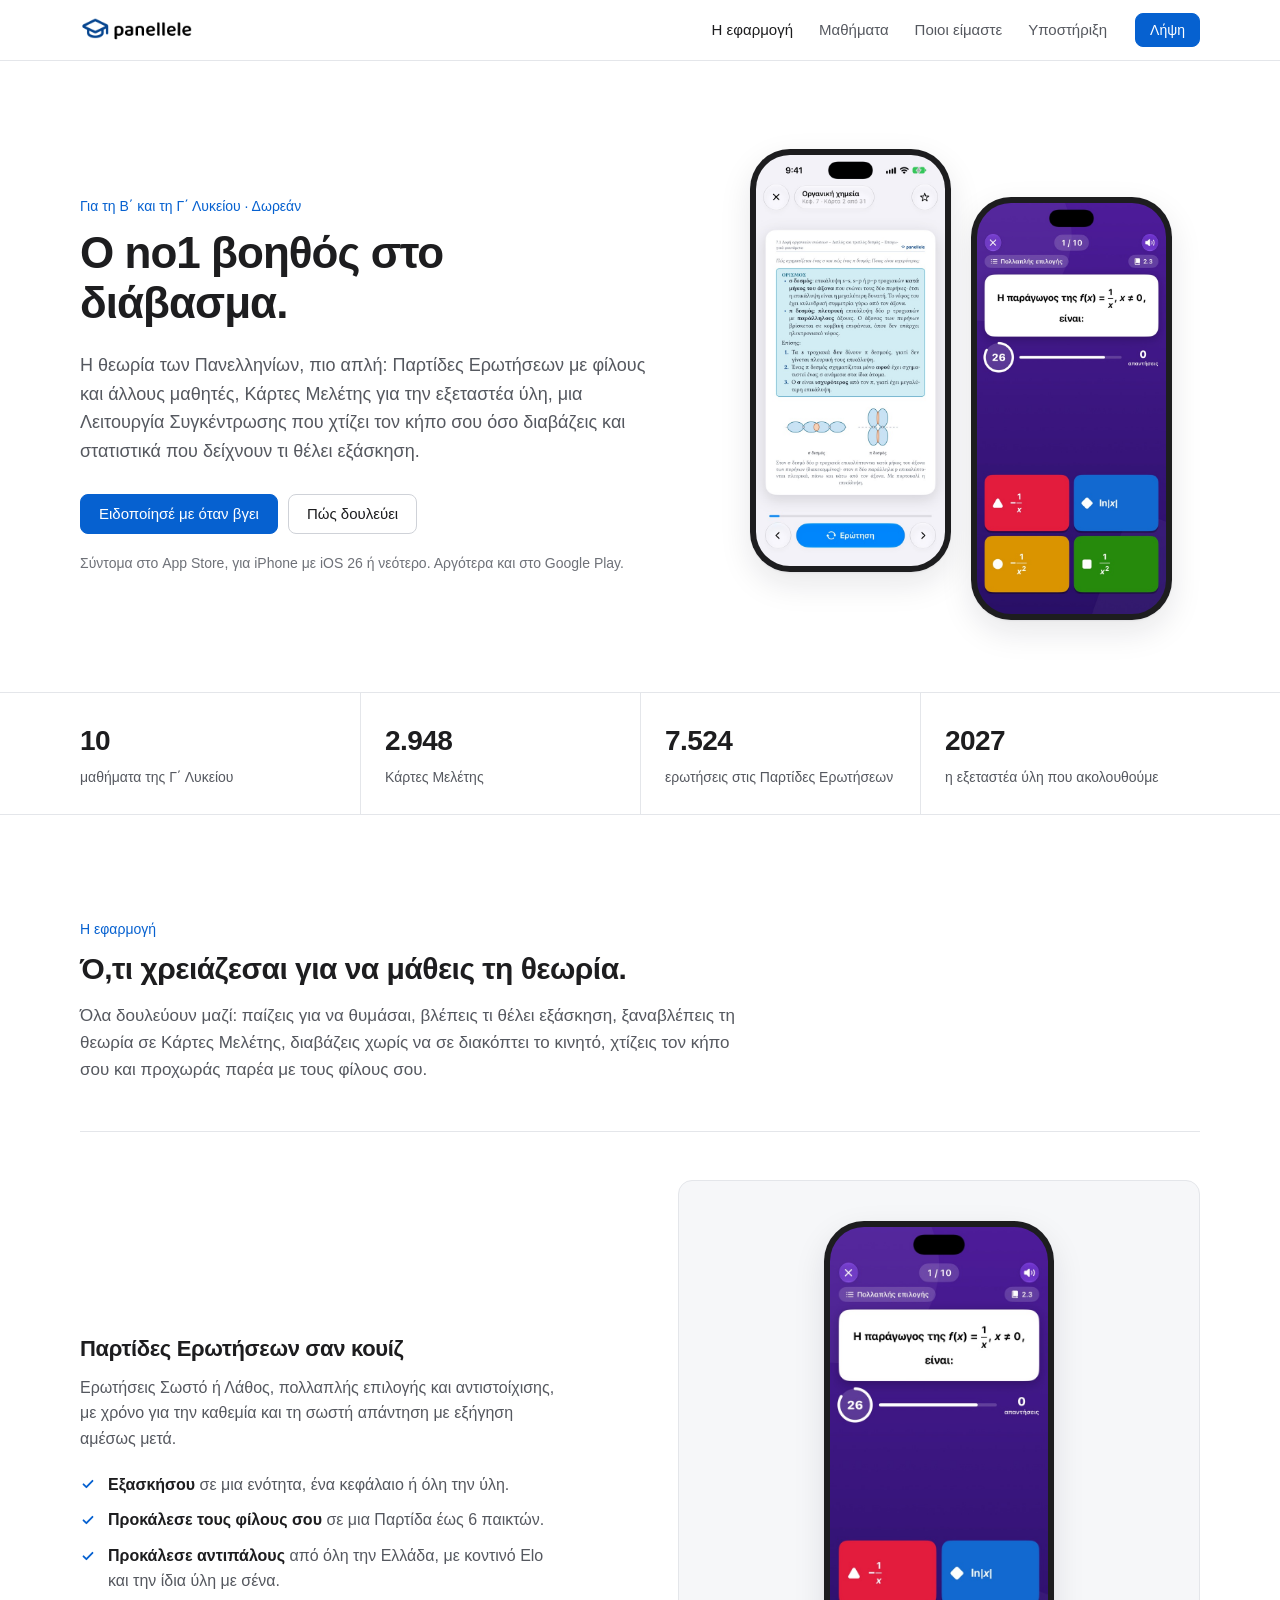
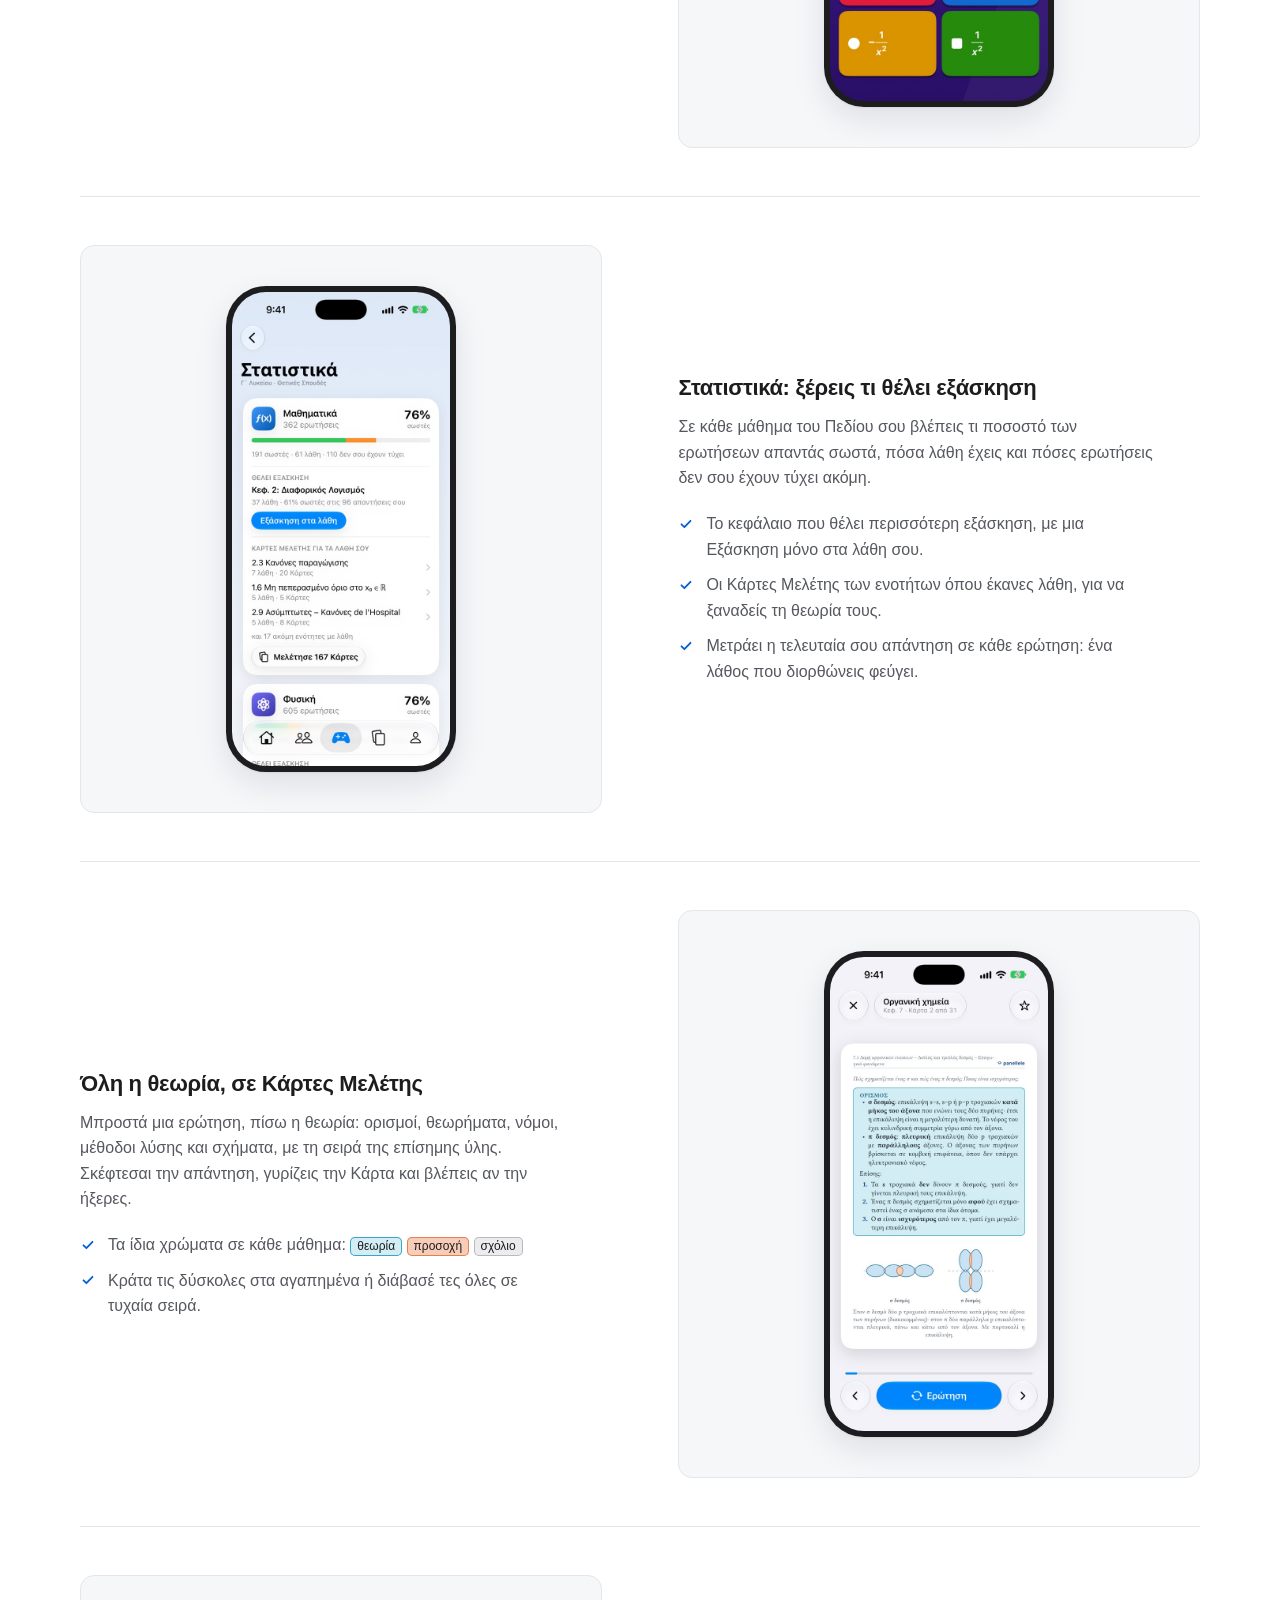
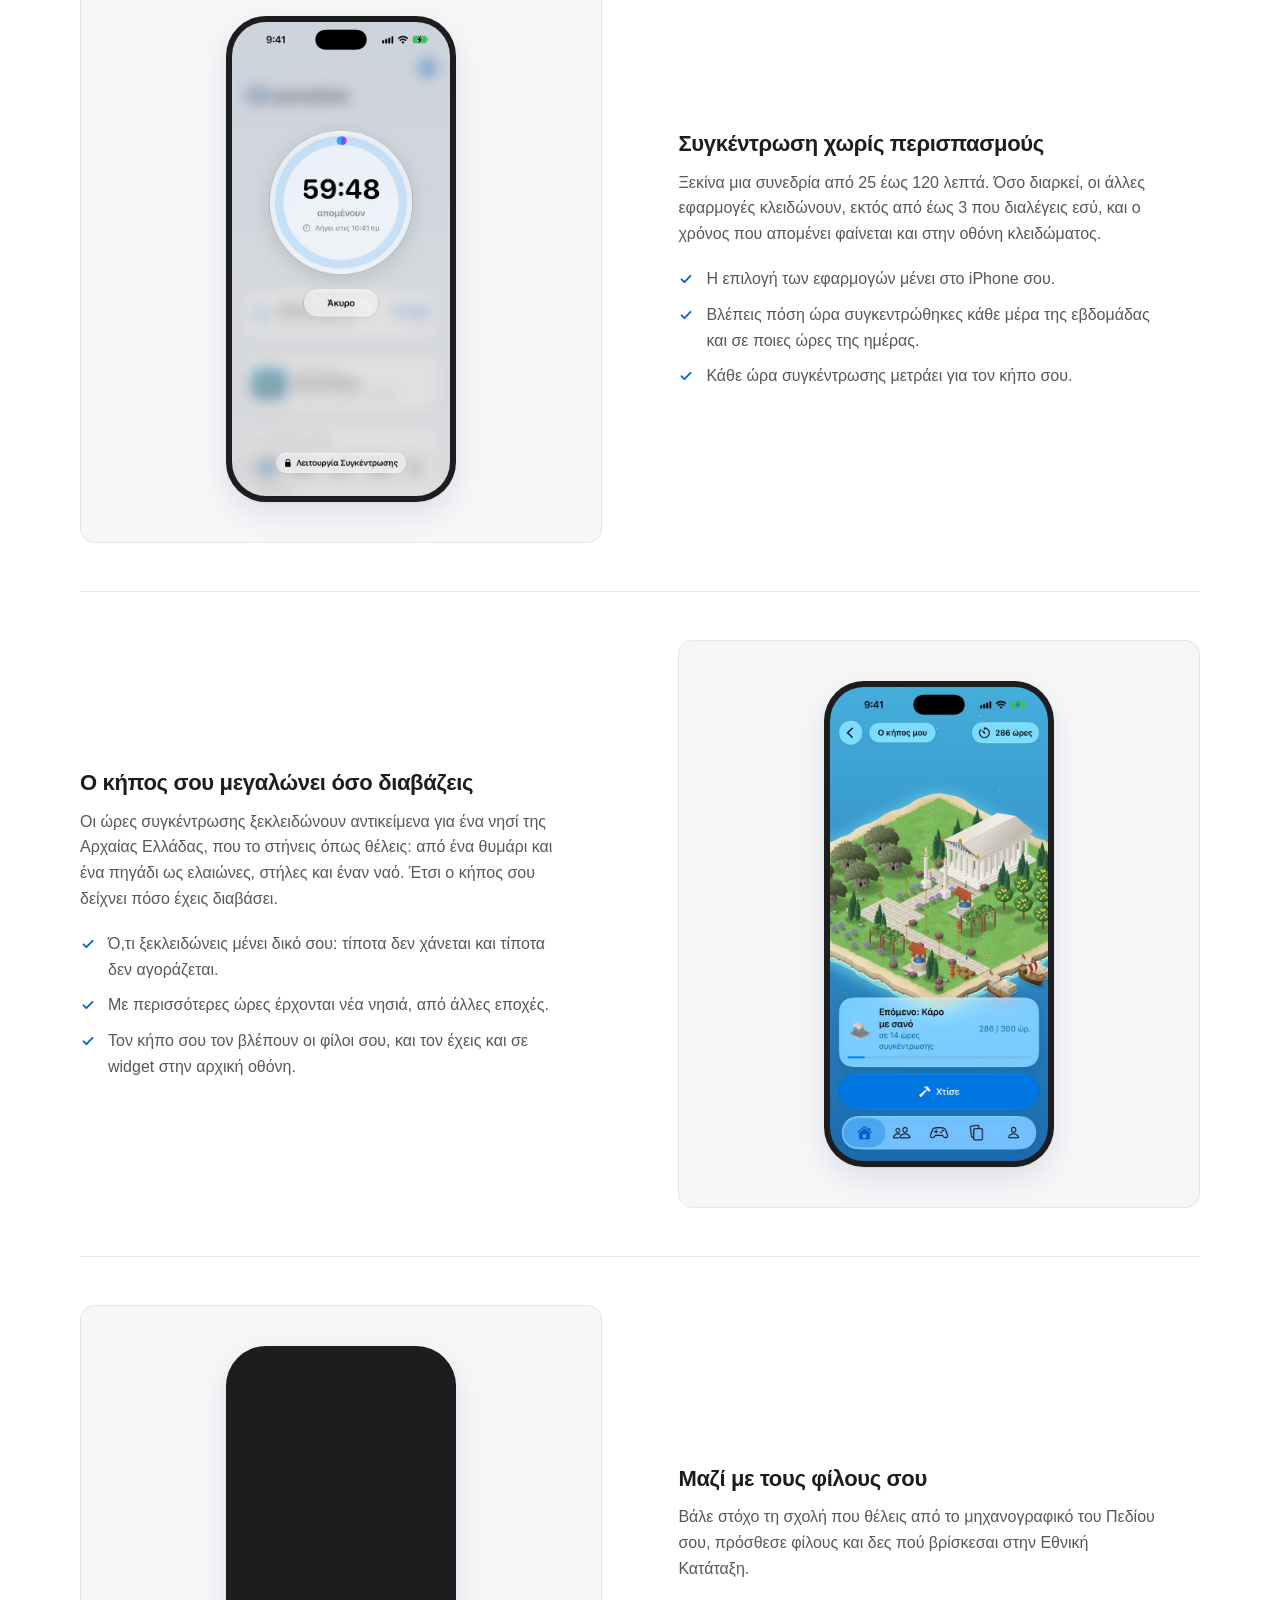
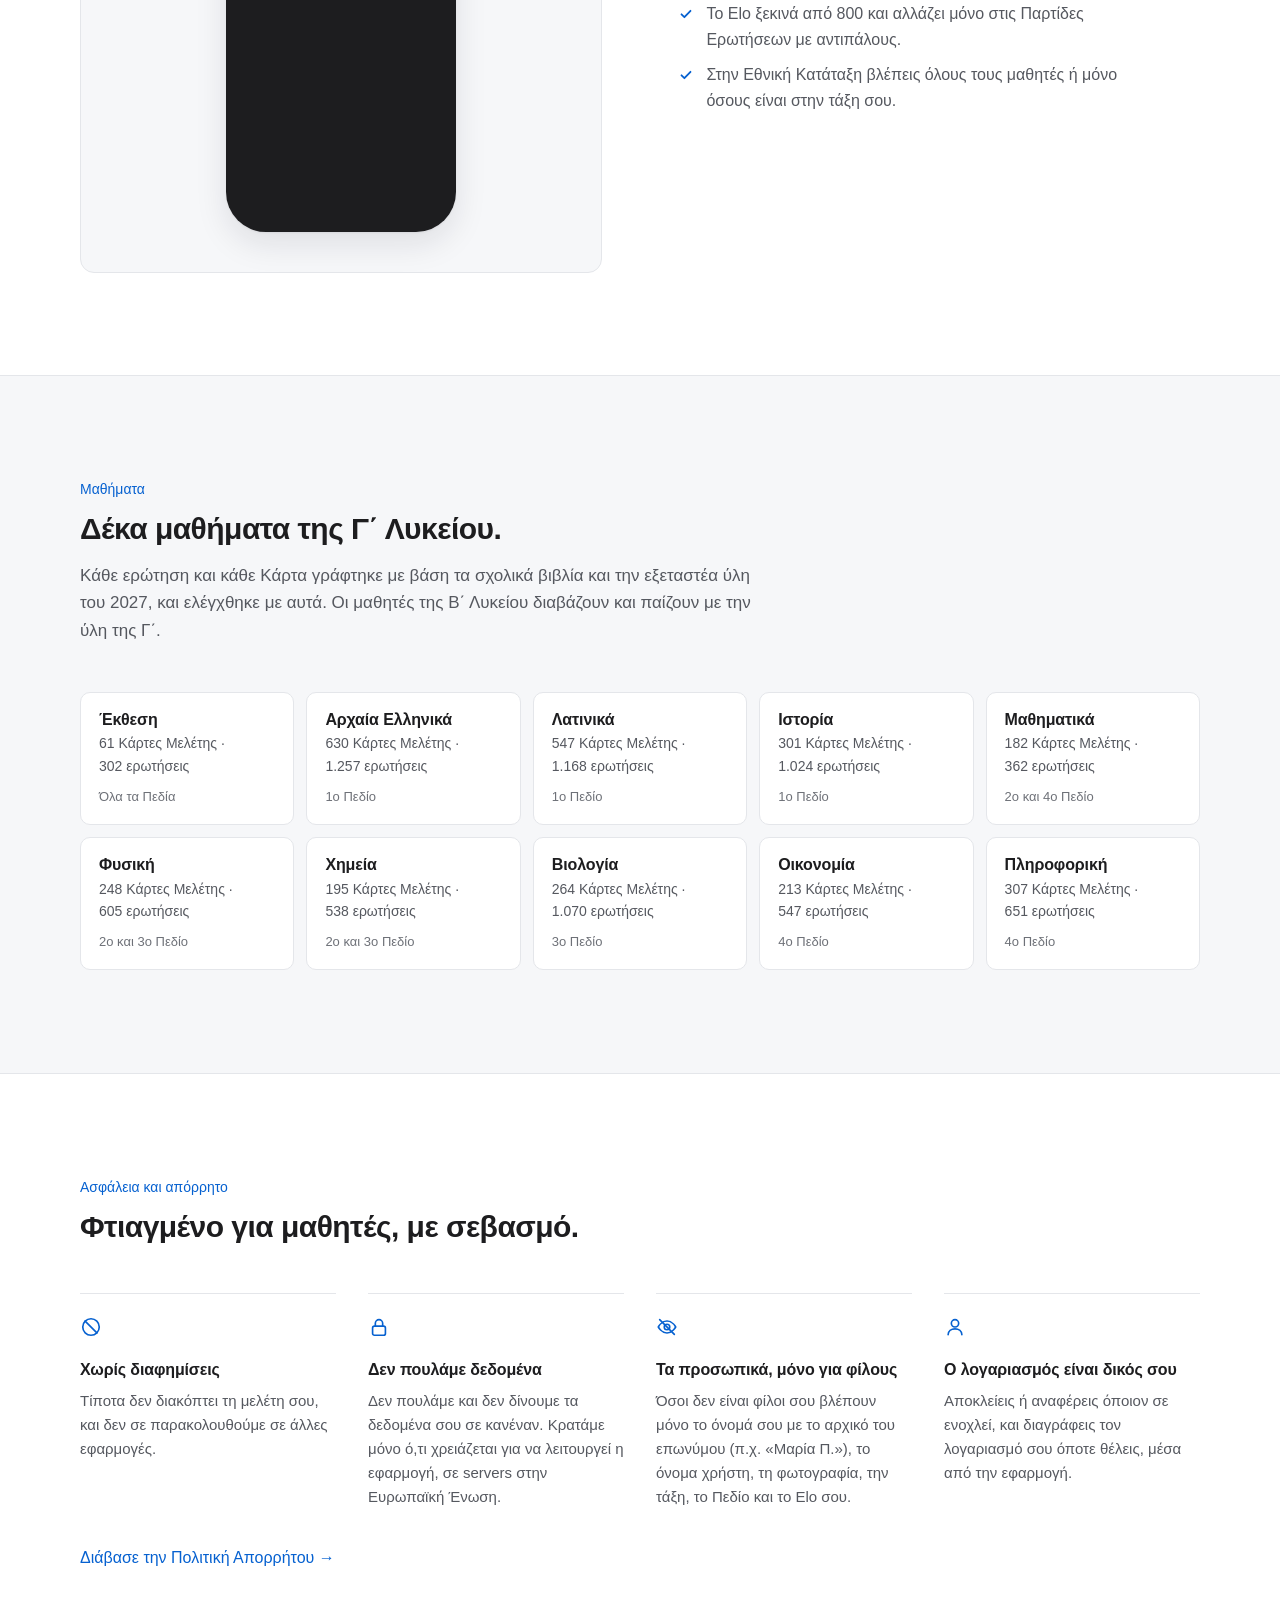
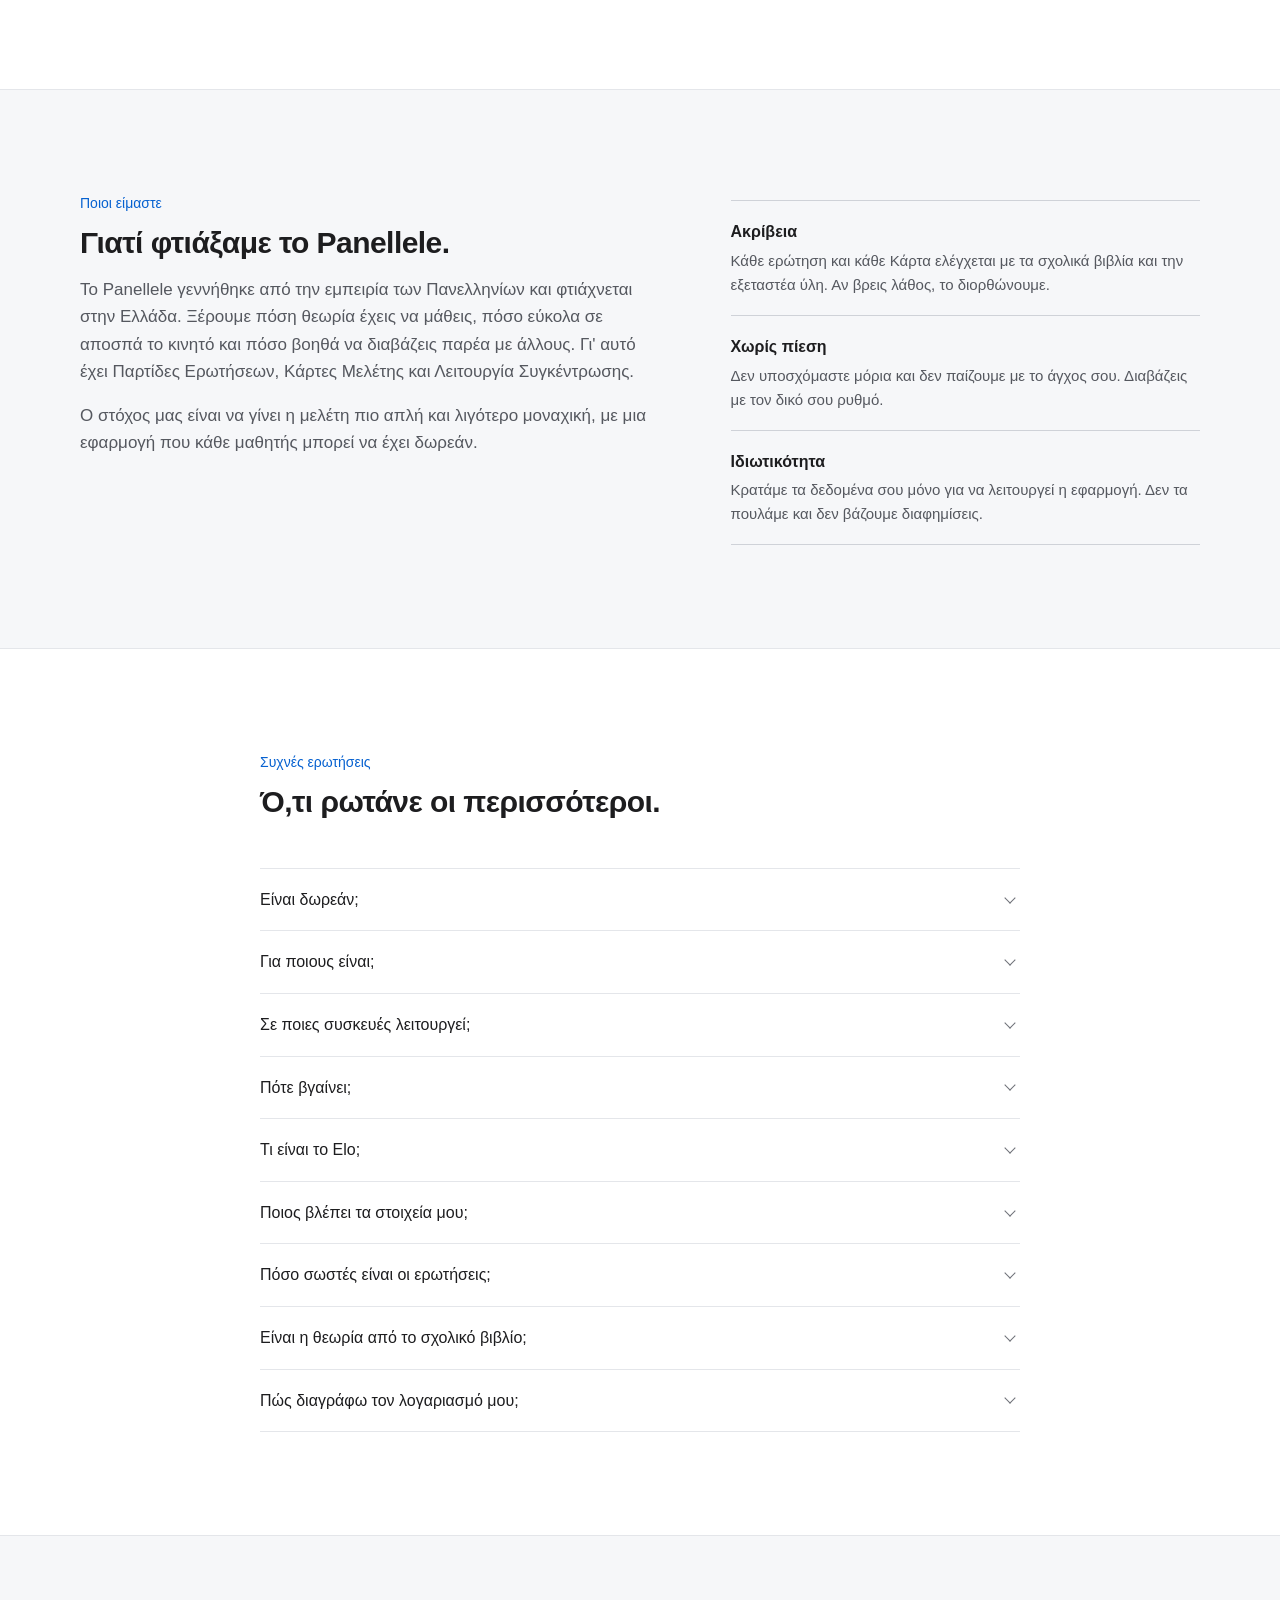
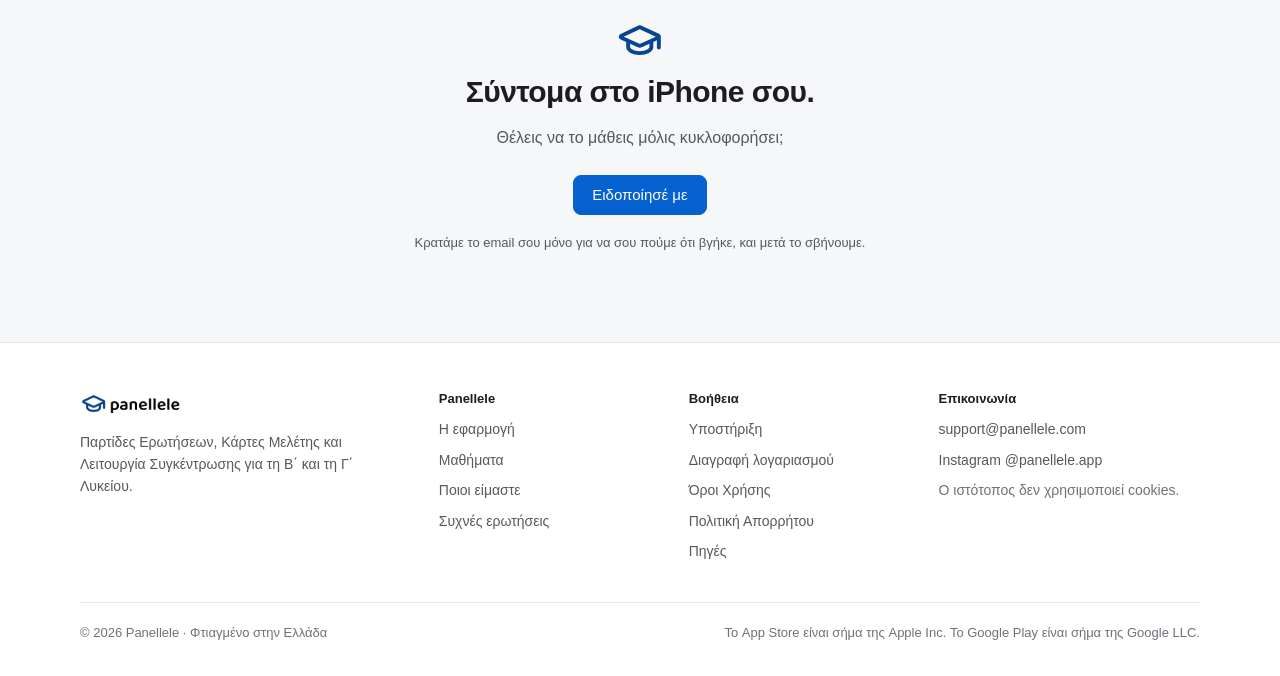
==== commit c12b75ae: "Ο κήπος με 286 ώρες, με τον ναό" ====
--- a/index.html
+++ b/index.html
@@ -154,7 +154,7 @@
           <li>Τον κήπο σου τον βλέπουν οι φίλοι σου, και τον έχεις και σε widget στην αρχική οθόνη.</li>
         </ul>
       </div>
-      <figure class="shot"><div class="phone"><img src="/assets/screens/garden.jpg?v=5cac9863" alt="Ο κήπος της Αρχαίας Ελλάδας με 217 ώρες συγκέντρωσης: ελαιώνας, δύο στήλες, πηγάδια και λεμονιές, και επόμενος ο ναός." width="552" height="1200" loading="lazy"></div></figure>
+      <figure class="shot"><div class="phone"><img src="/assets/screens/garden.jpg?v=9baf6bda" alt="Ο κήπος της Αρχαίας Ελλάδας με 286 ώρες συγκέντρωσης: ο ναός, δύο στήλες, ελαιώνας, πηγάδια και λεμονιές." width="552" height="1200" loading="lazy"></div></figure>
     </article>
 
     <article class="feature feature-flip">
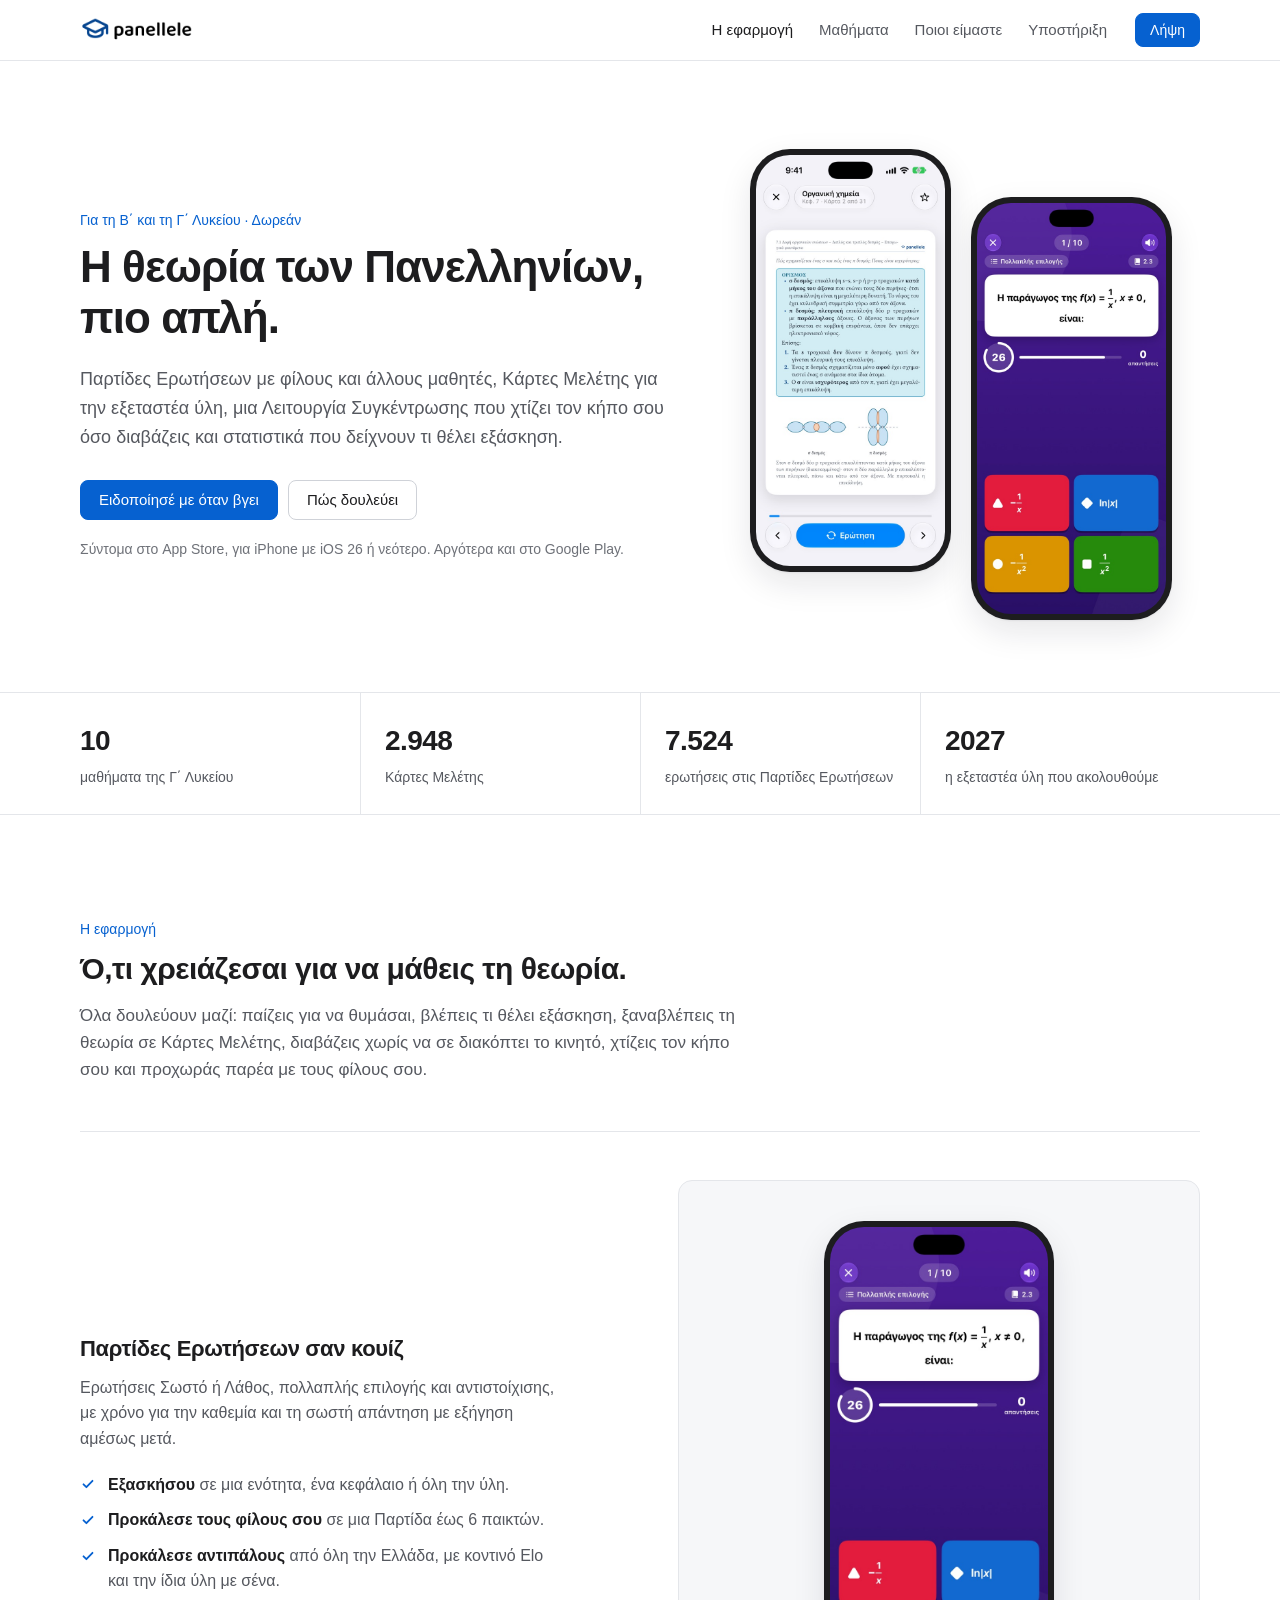
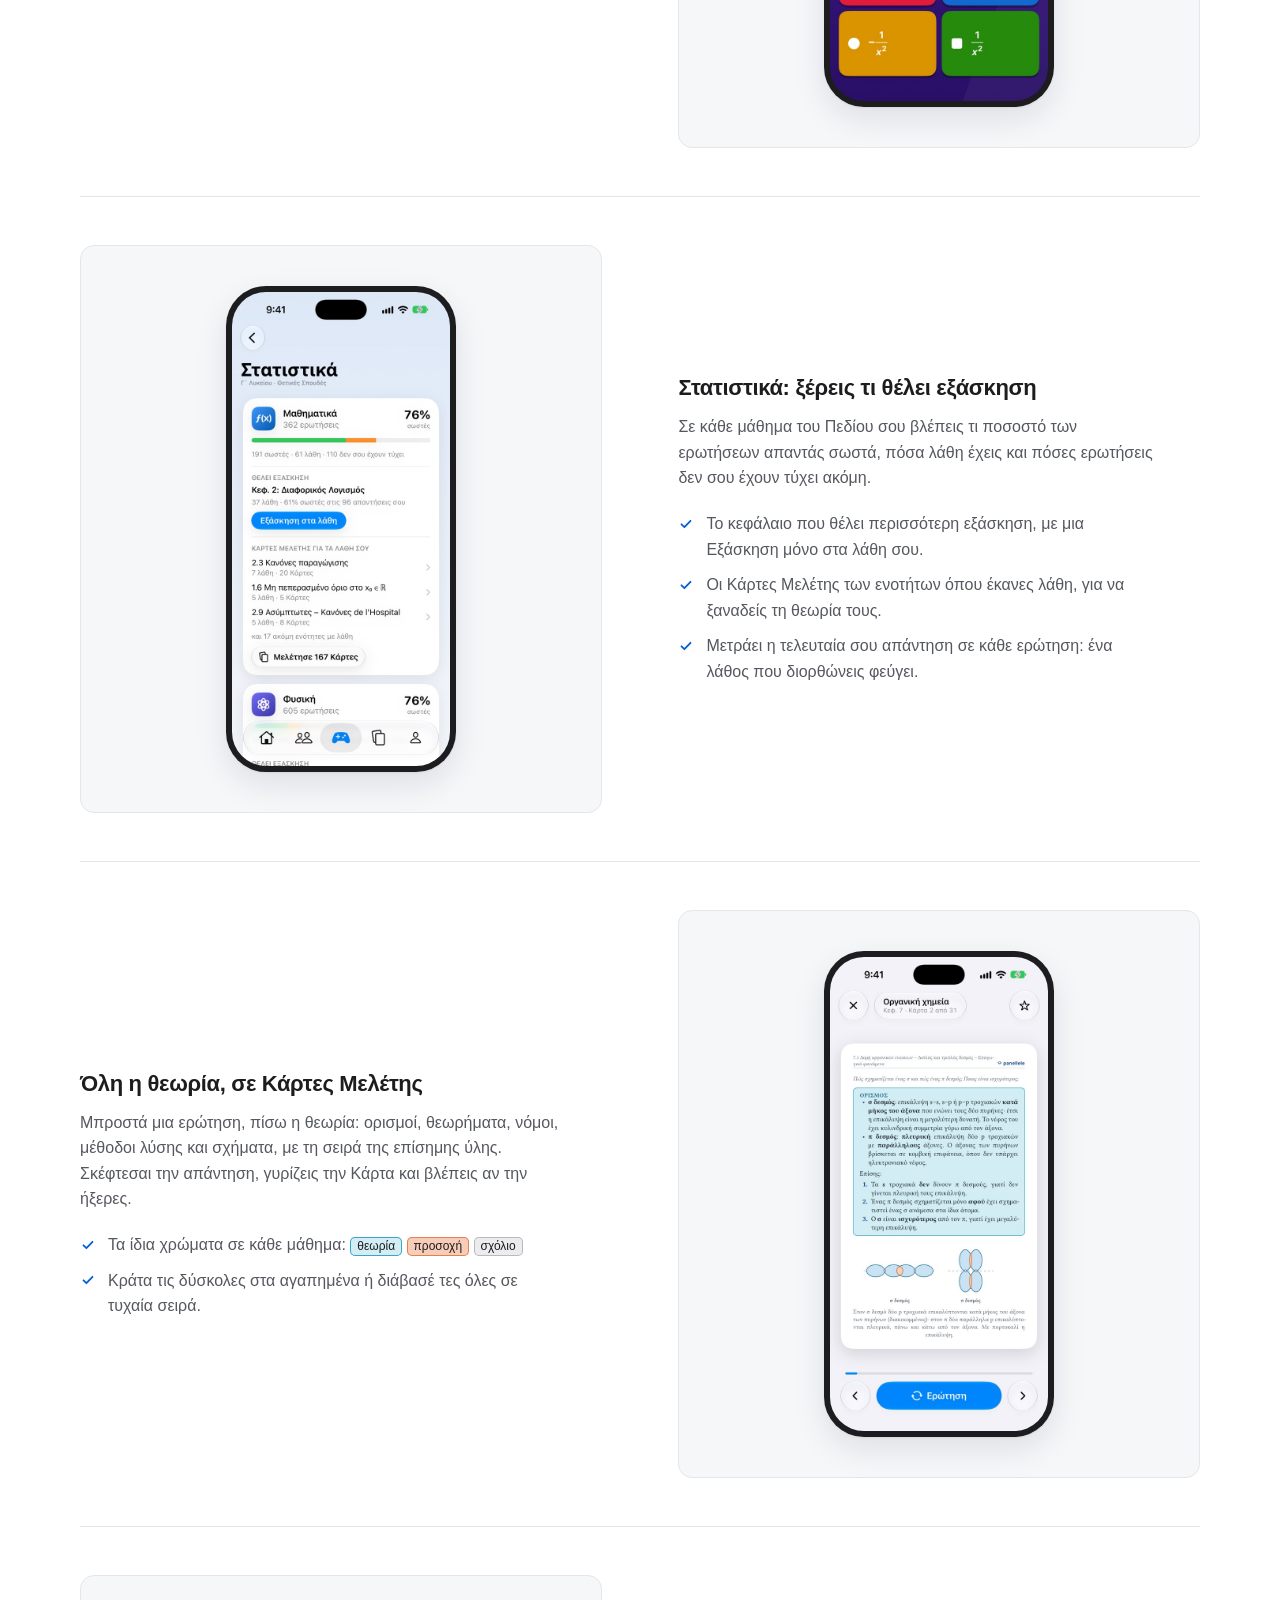
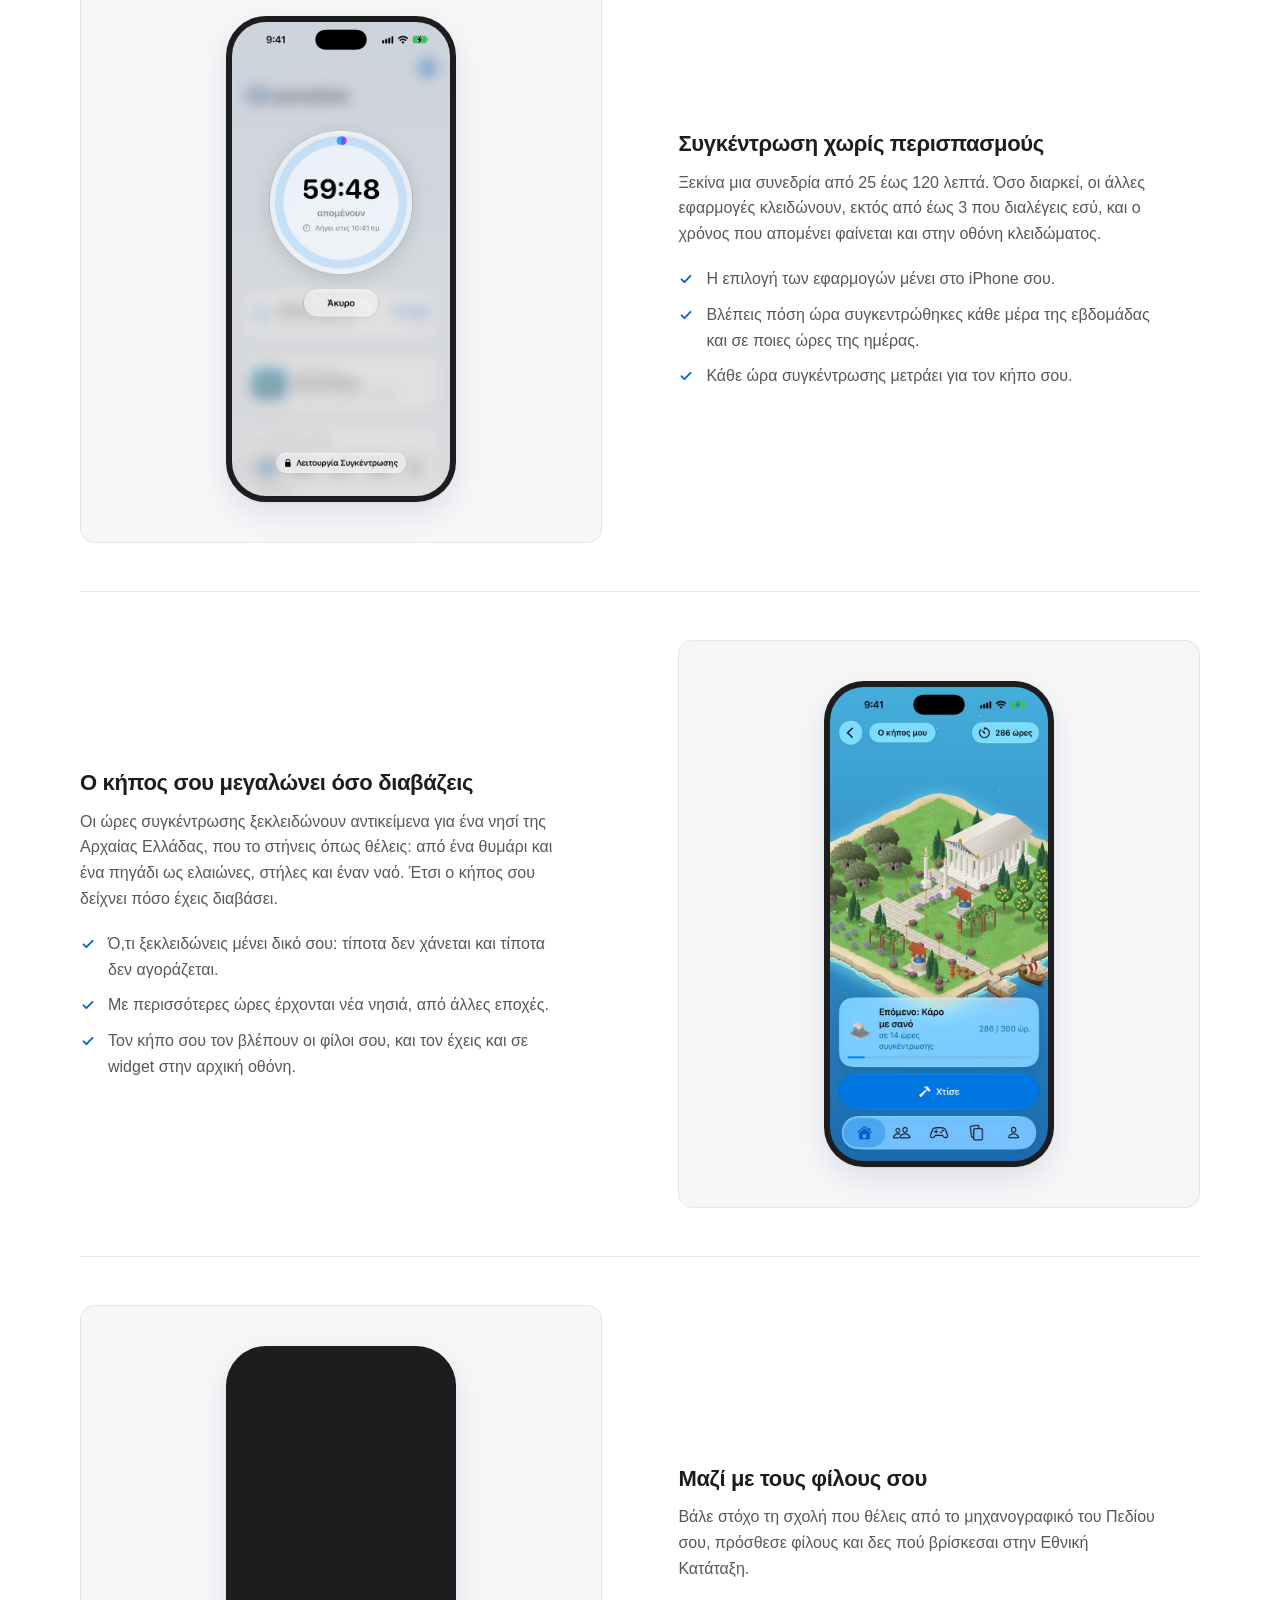
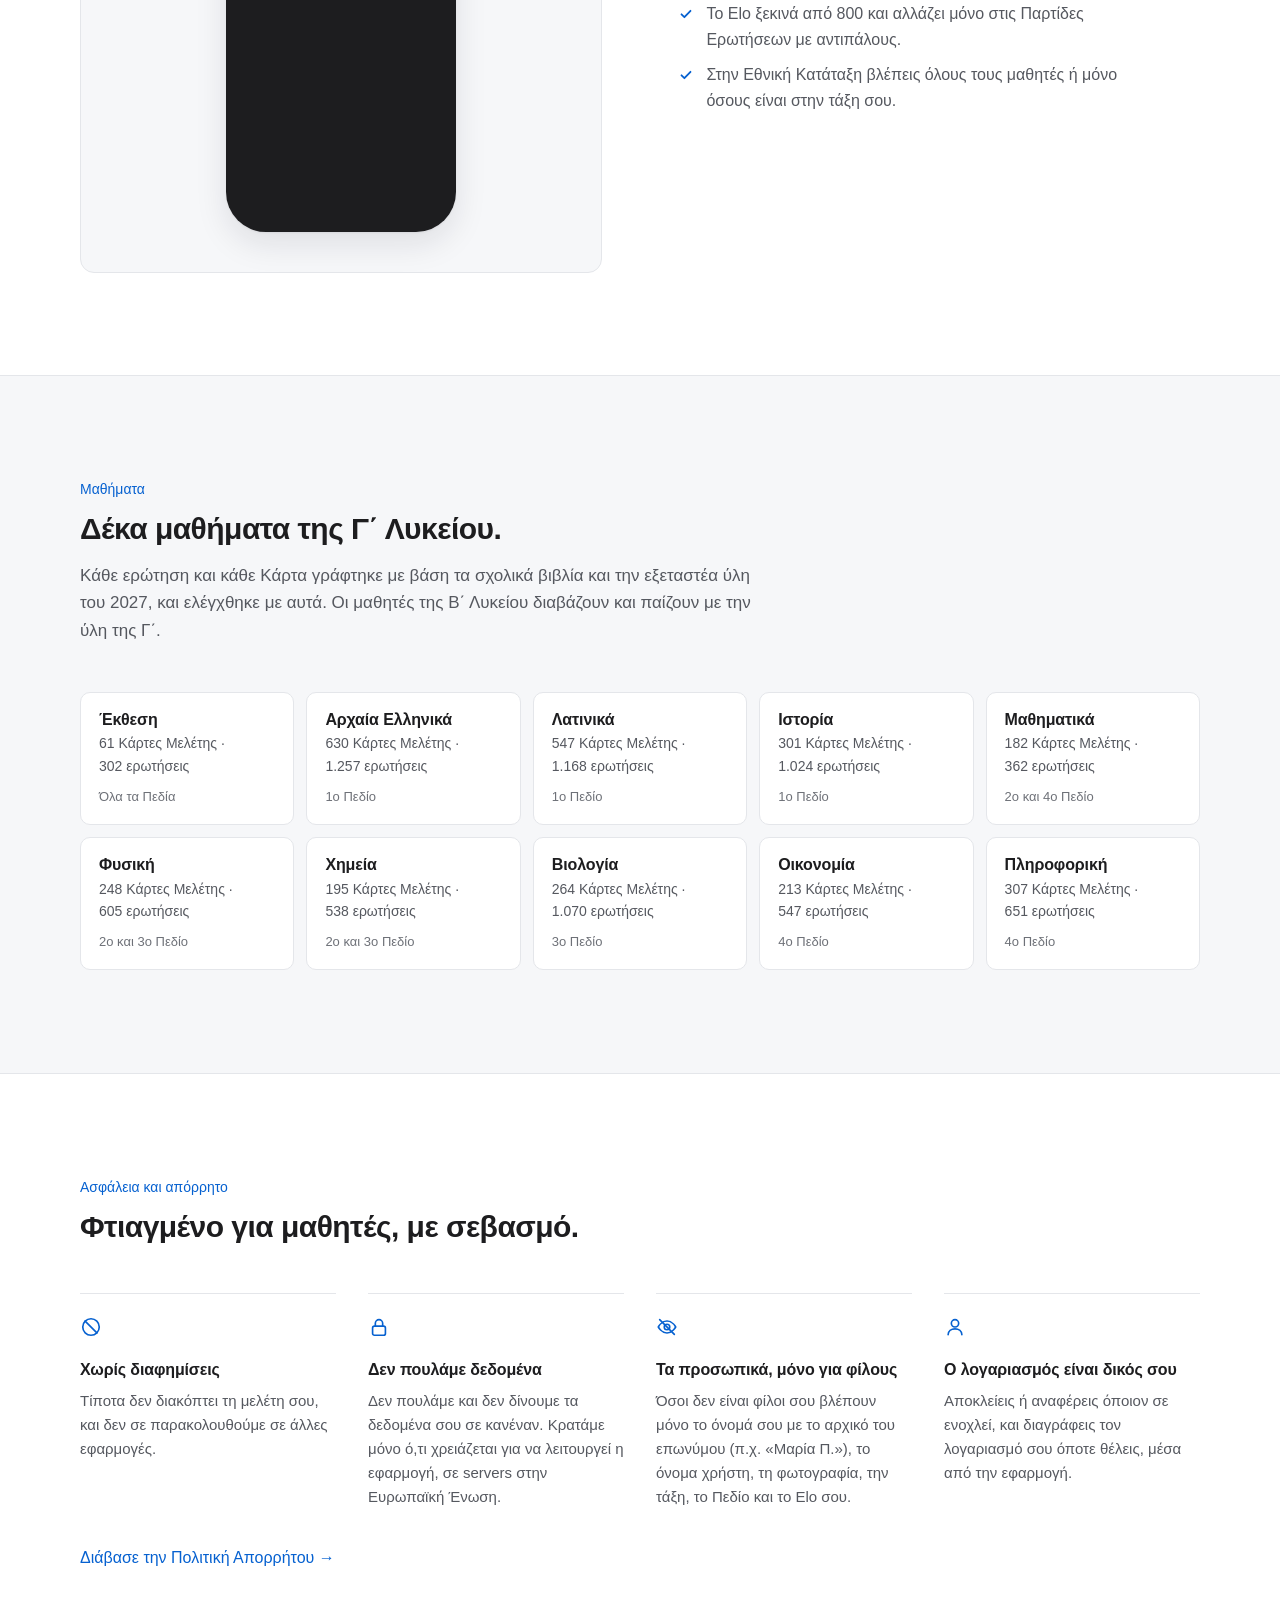
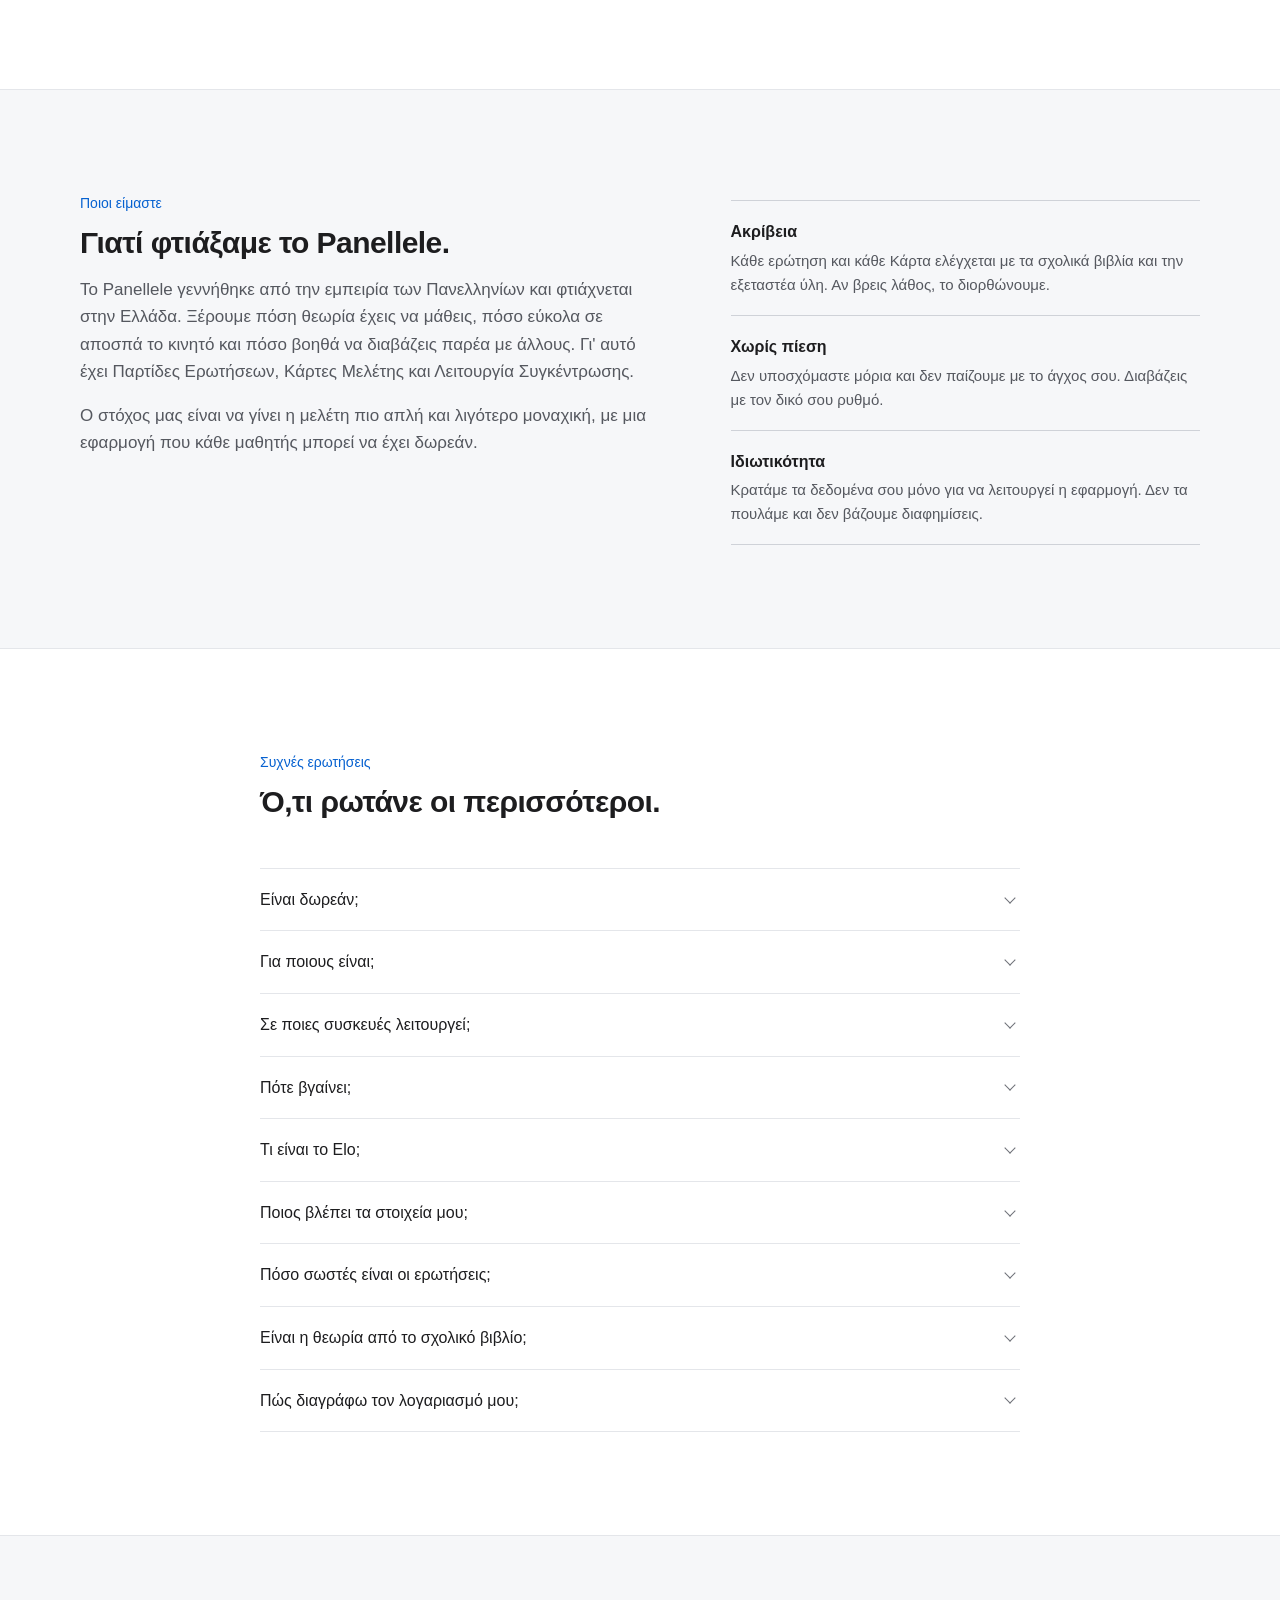
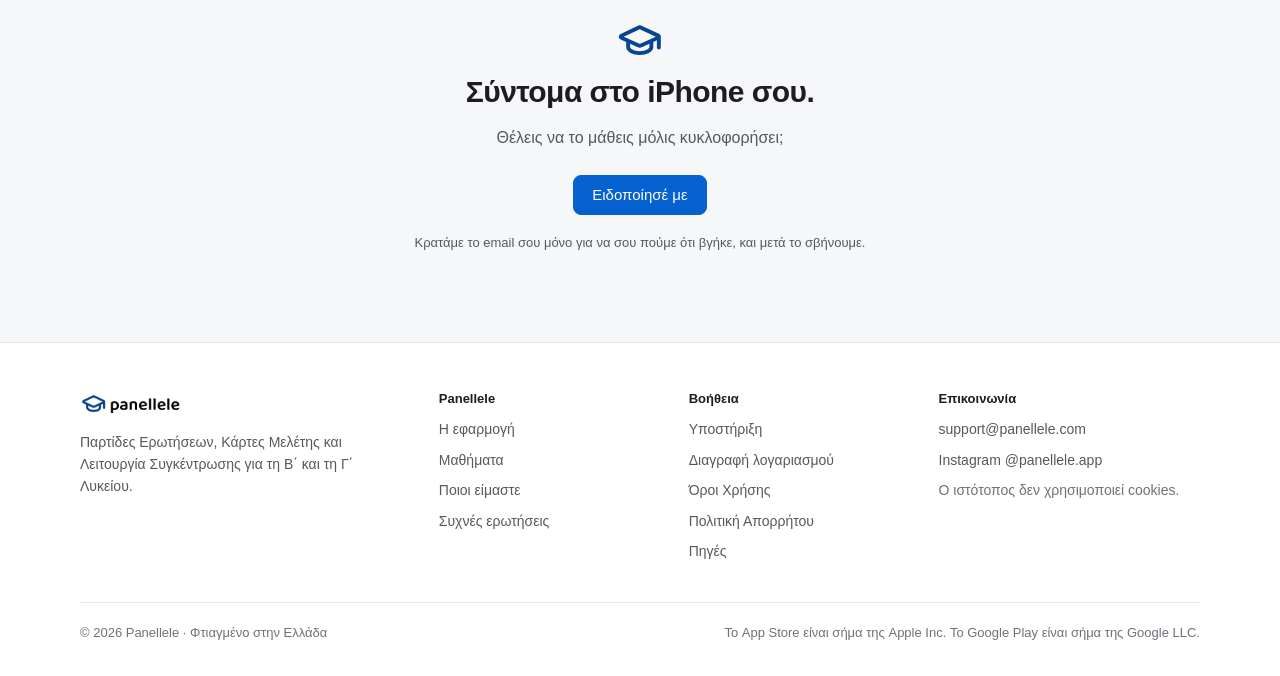
==== commit 72e20173: "Ο τίτλος της αρχικής ξανά «Η θεωρία των Πανελληνίων, πιο απλή.»" ====
--- a/index.html
+++ b/index.html
@@ -61,8 +61,8 @@
   <div class="wrap hero-grid">
     <div class="hero-text">
       <p class="eyebrow">Για τη Β΄ και τη Γ΄ Λυκείου · Δωρεάν</p>
-      <h1>Ο no1 βοηθός στο διάβασμα.</h1>
-      <p class="lead">Η θεωρία των Πανελληνίων, πιο απλή: Παρτίδες Ερωτήσεων με φίλους και άλλους μαθητές, Κάρτες Μελέτης για την εξεταστέα ύλη, μια Λειτουργία Συγκέντρωσης που χτίζει τον κήπο σου όσο διαβάζεις και στατιστικά που δείχνουν τι θέλει εξάσκηση.</p>
+      <h1>Η θεωρία των Πανελληνίων, πιο απλή.</h1>
+      <p class="lead">Παρτίδες Ερωτήσεων με φίλους και άλλους μαθητές, Κάρτες Μελέτης για την εξεταστέα ύλη, μια Λειτουργία Συγκέντρωσης που χτίζει τον κήπο σου όσο διαβάζεις και στατιστικά που δείχνουν τι θέλει εξάσκηση.</p>
       <div class="actions" id="lipsi">
         <a class="button" href="mailto:support@panellele.com?subject=%CE%95%CE%BD%CE%B7%CE%BC%CE%AD%CF%81%CF%89%CF%83%CE%B7%20%CE%B3%CE%B9%CE%B1%20%CF%84%CE%B7%CE%BD%20%CE%BA%CF%85%CE%BA%CE%BB%CE%BF%CF%86%CE%BF%CF%81%CE%AF%CE%B1">Ειδοποίησέ με όταν βγει</a>
         <a class="button button-secondary" href="#efarmogi">Πώς δουλεύει</a>
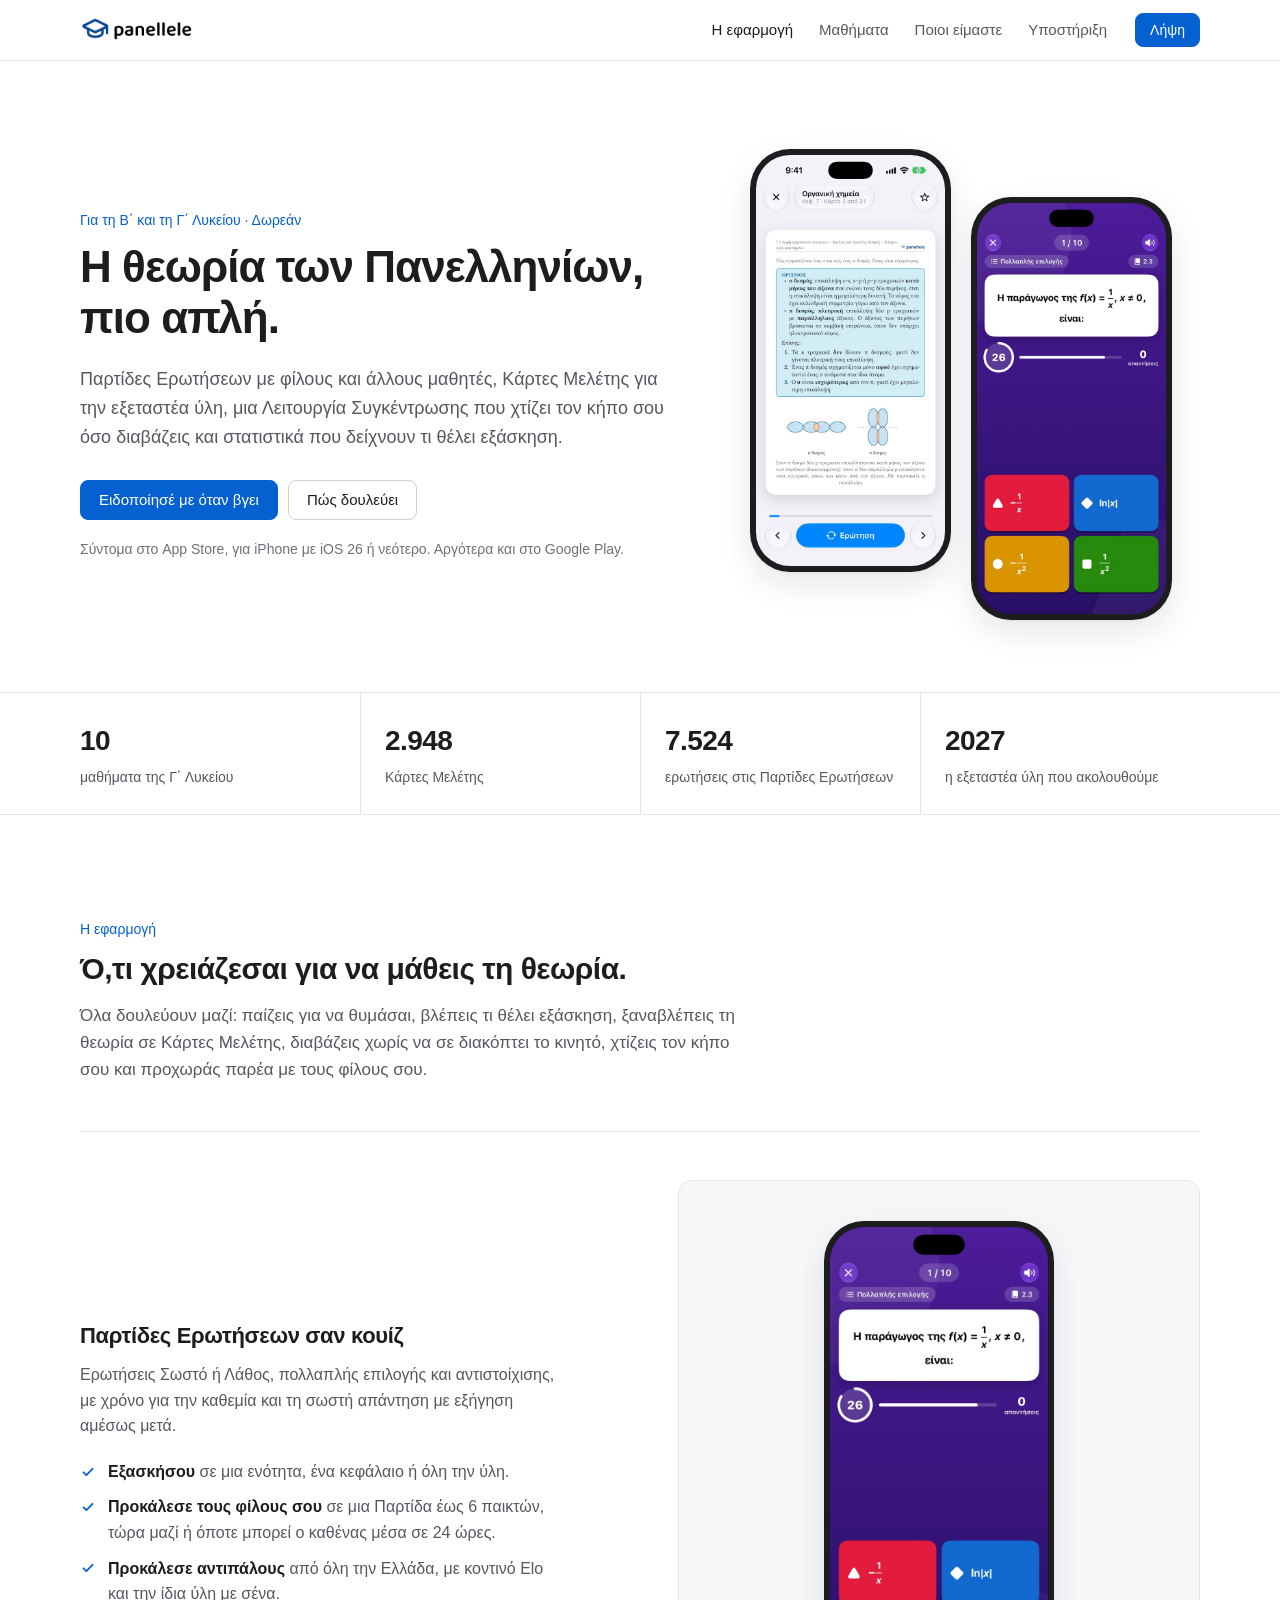
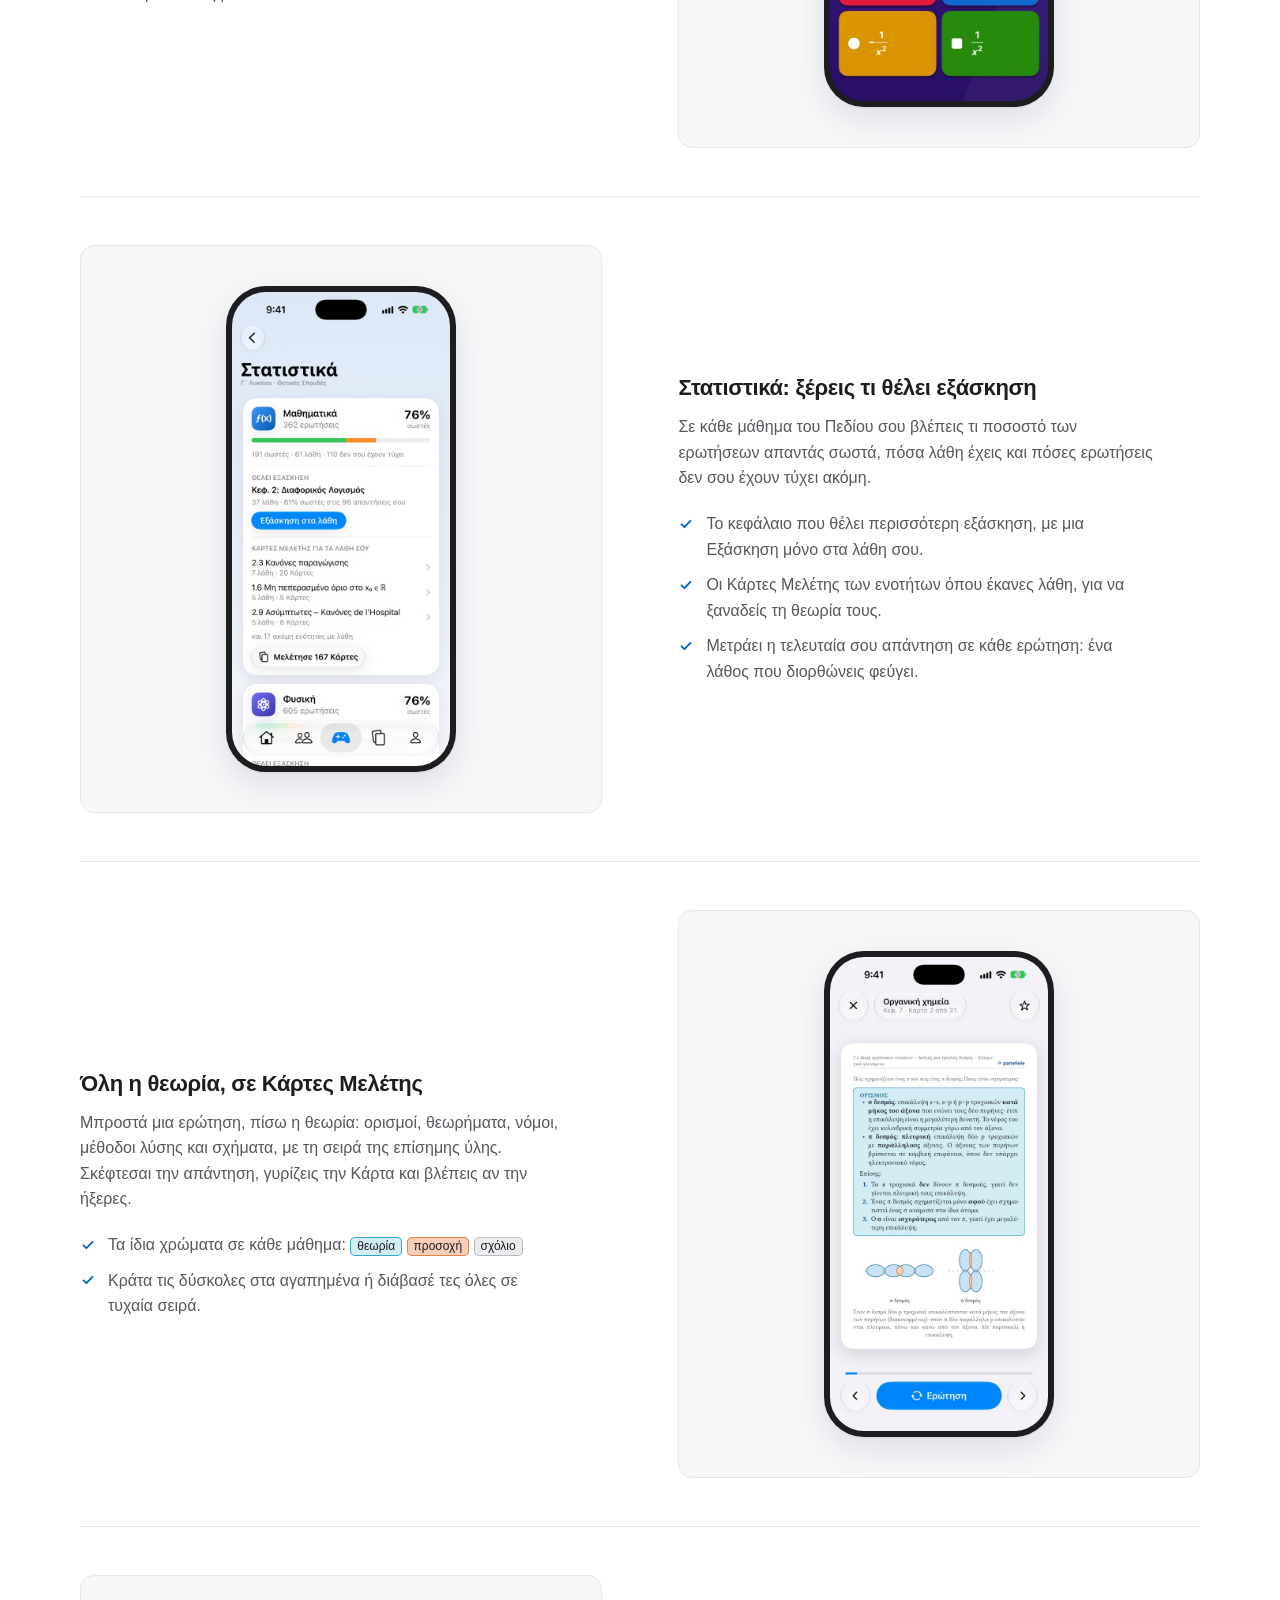
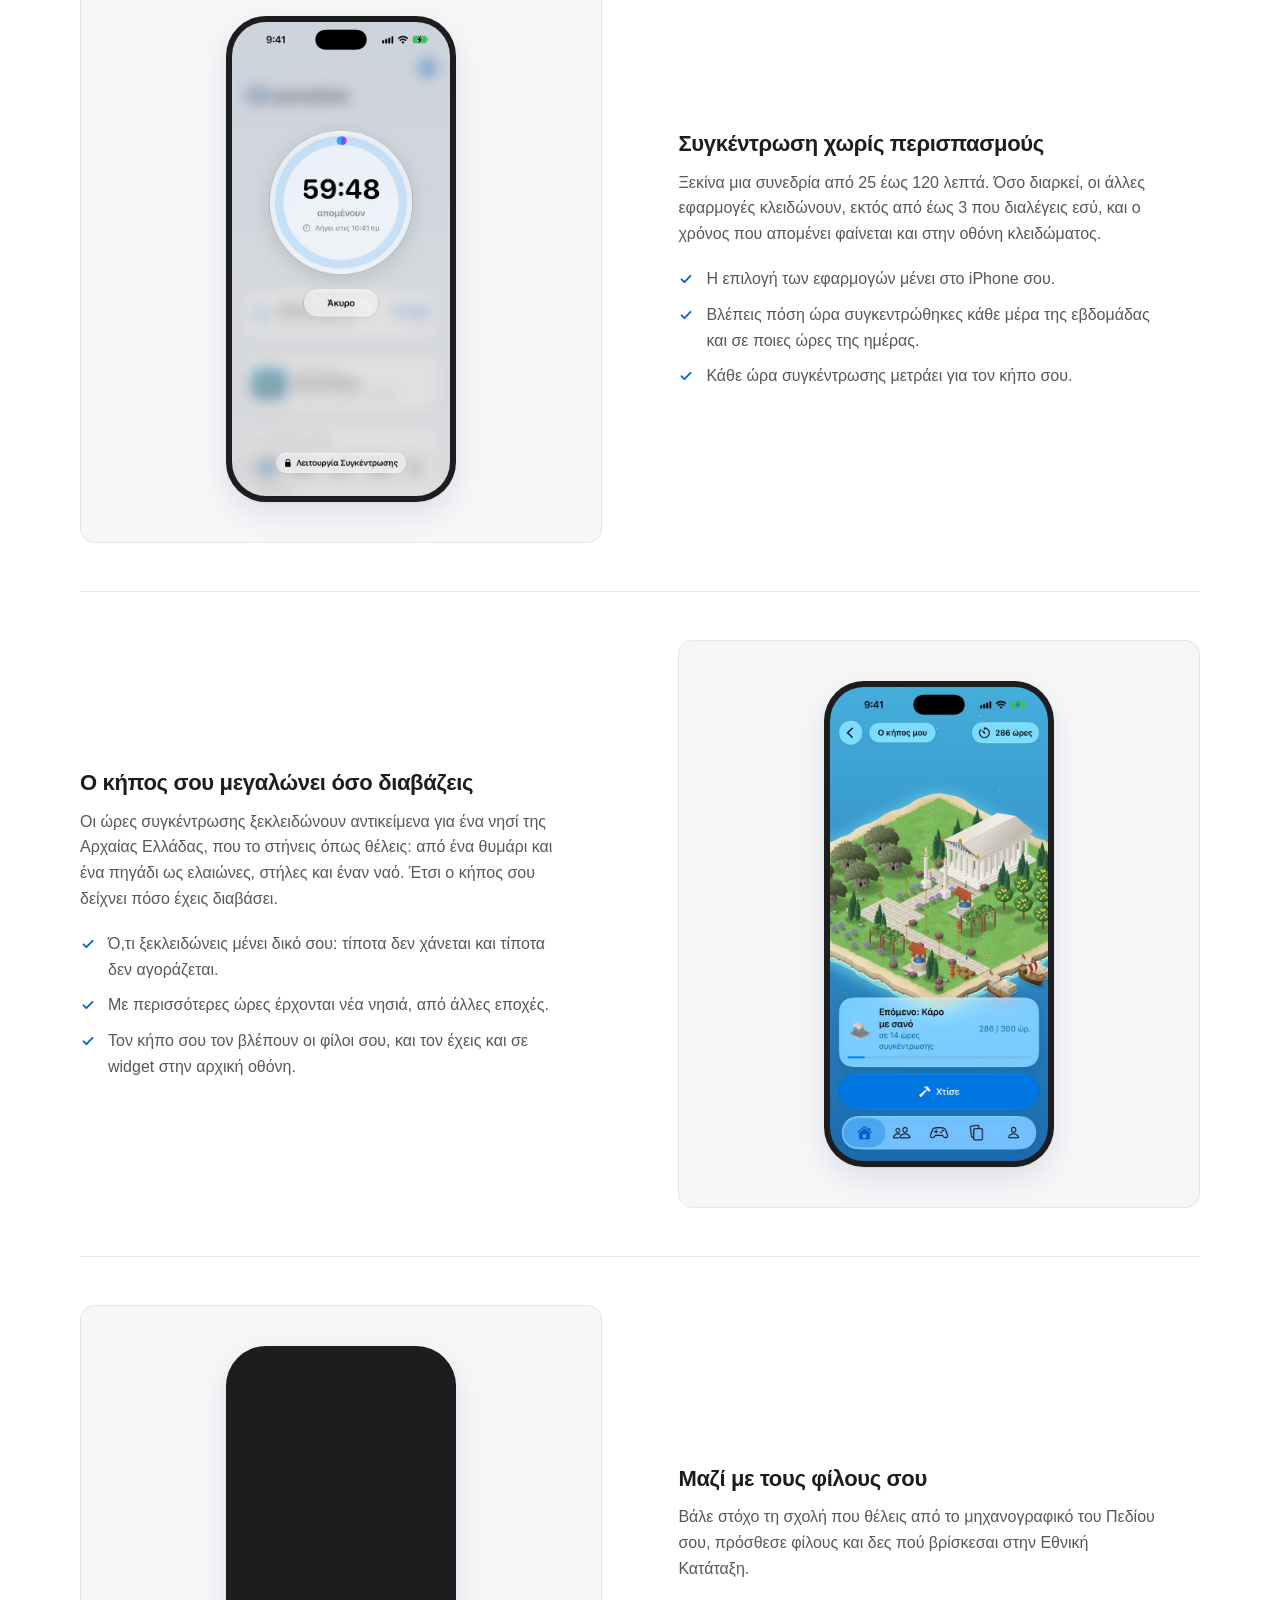
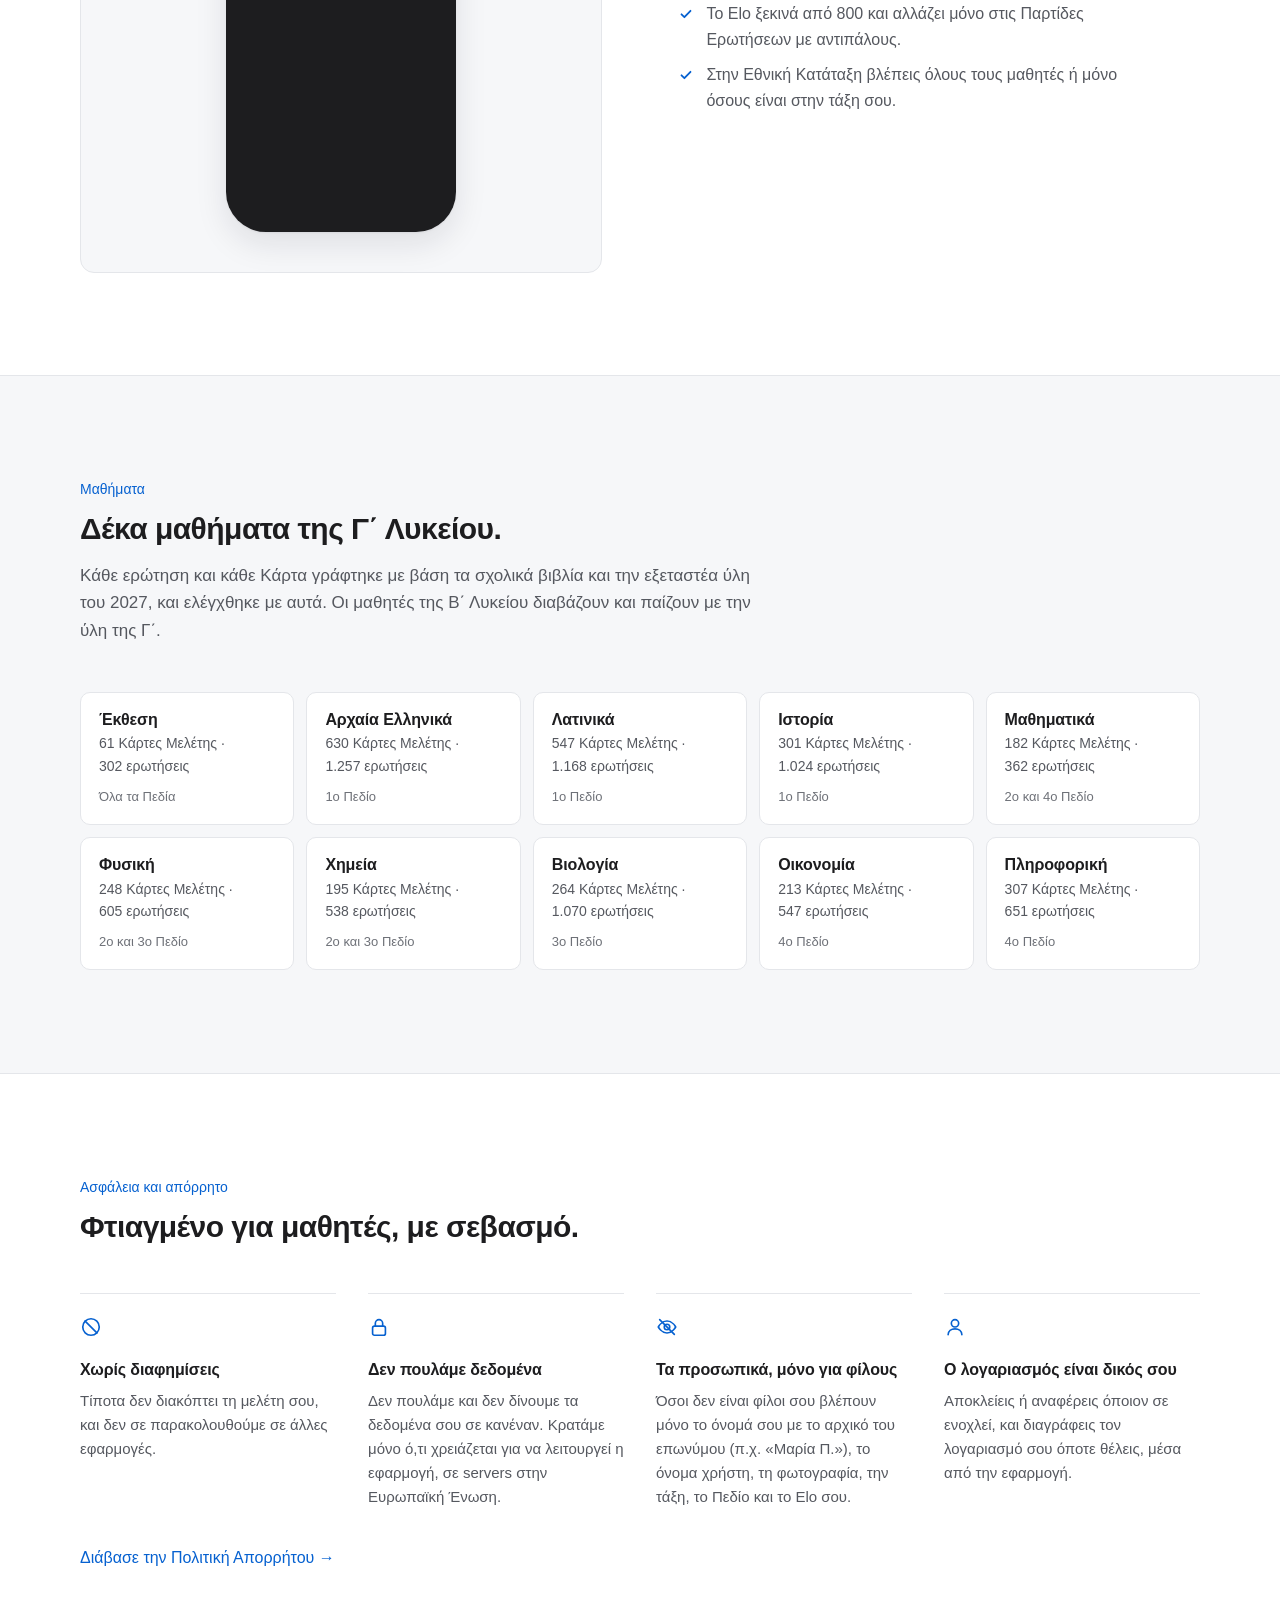
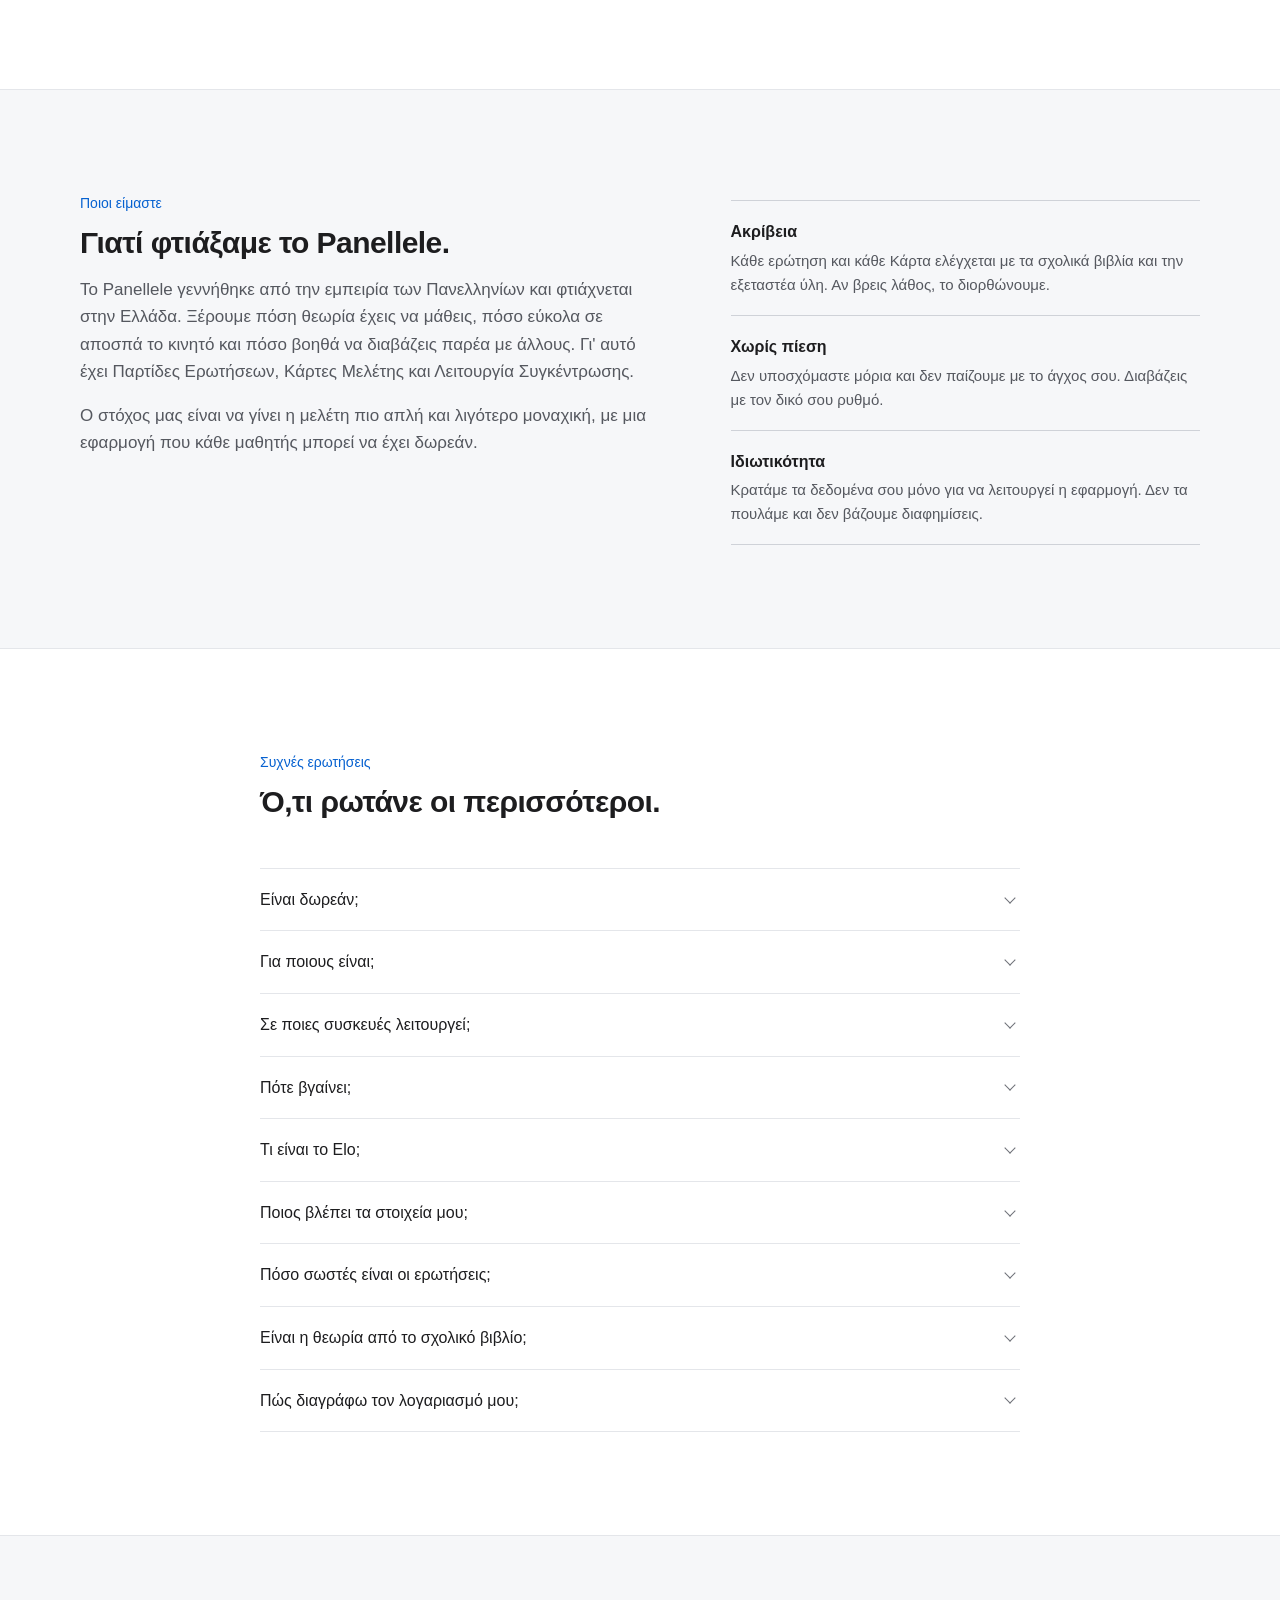
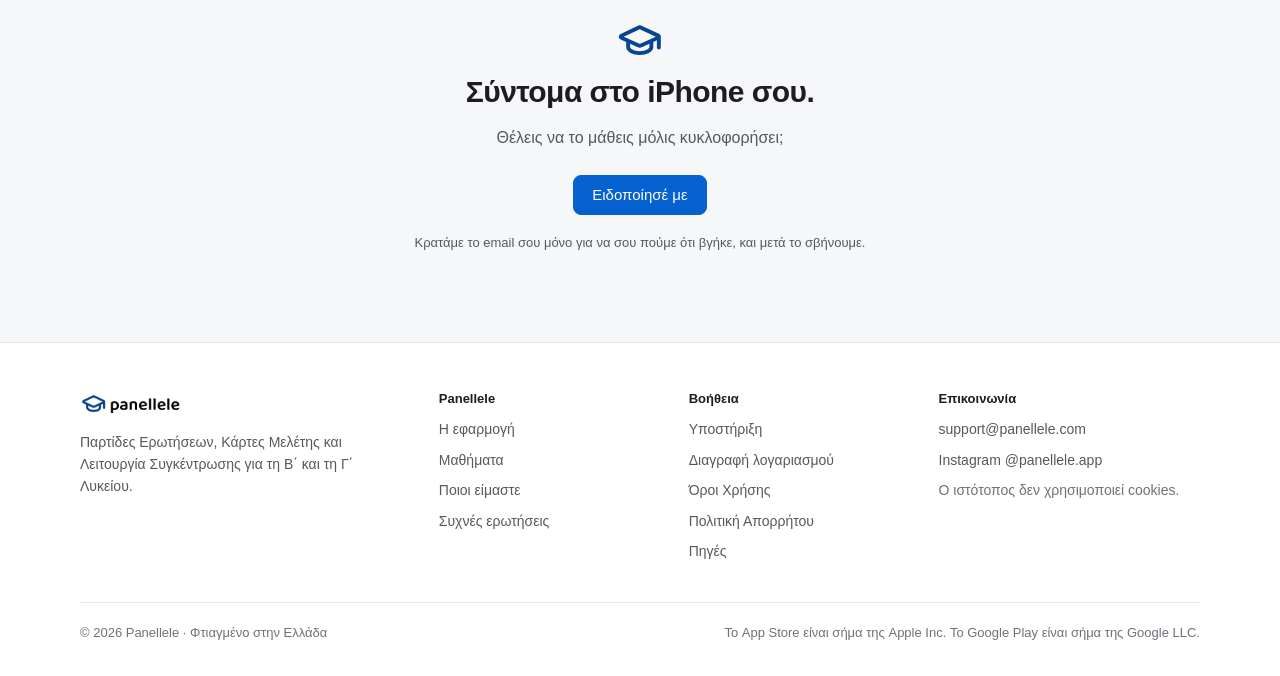
==== commit c9da98c5: "Πολιτική Απορρήτου και Όροι Χρήσης: οι ειδοποιήσεις των προκλήσεων φίλων· οι προκλήσεις «Όποτε μπορο" ====
--- a/index.html
+++ b/index.html
@@ -99,7 +99,7 @@
         <p>Ερωτήσεις Σωστό ή Λάθος, πολλαπλής επιλογής και αντιστοίχισης, με χρόνο για την καθεμία και τη σωστή απάντηση με εξήγηση αμέσως μετά.</p>
         <ul class="ticks">
           <li><strong>Εξασκήσου</strong> σε μια ενότητα, ένα κεφάλαιο ή όλη την ύλη.</li>
-          <li><strong>Προκάλεσε τους φίλους σου</strong> σε μια Παρτίδα έως 6 παικτών.</li>
+          <li><strong>Προκάλεσε τους φίλους σου</strong> σε μια Παρτίδα έως 6 παικτών, τώρα μαζί ή όποτε μπορεί ο καθένας μέσα σε 24 ώρες.</li>
           <li><strong>Προκάλεσε αντιπάλους</strong> από όλη την Ελλάδα, με κοντινό Elo και την ίδια ύλη με σένα.</li>
         </ul>
       </div>
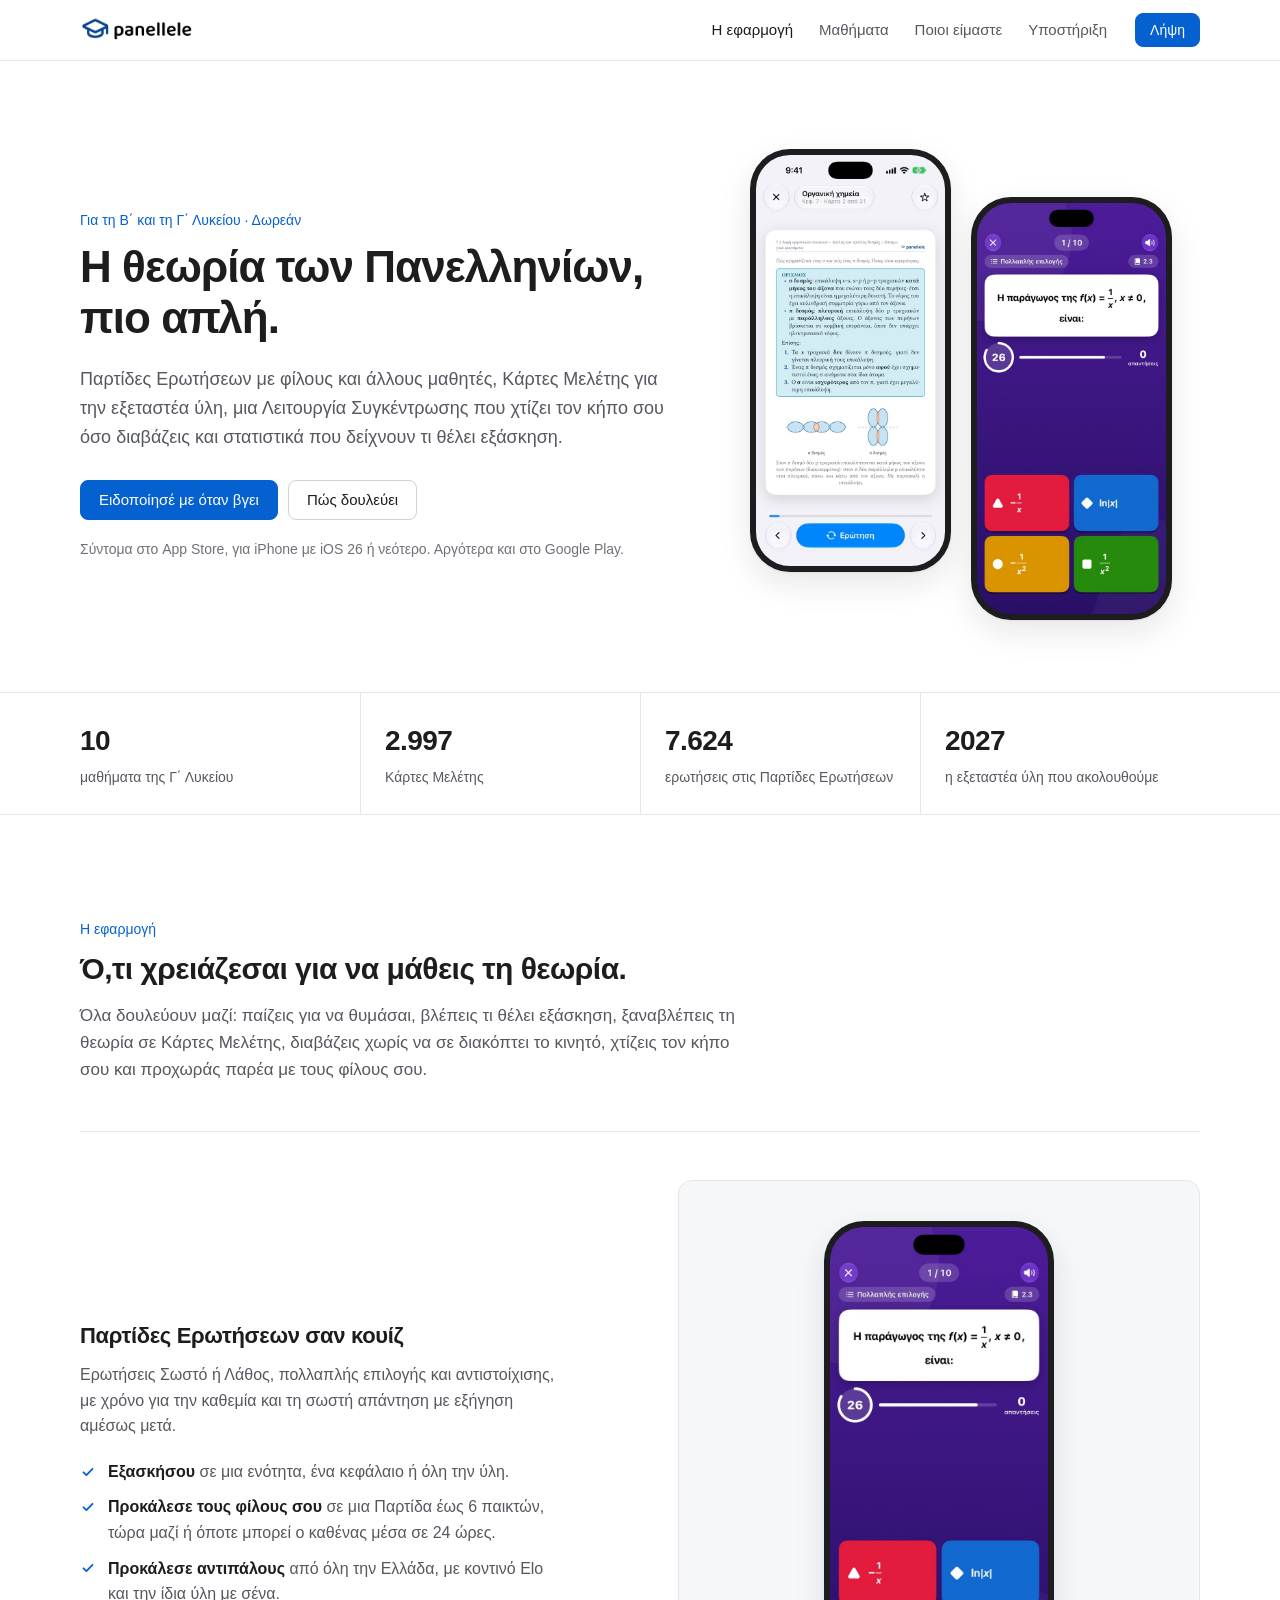
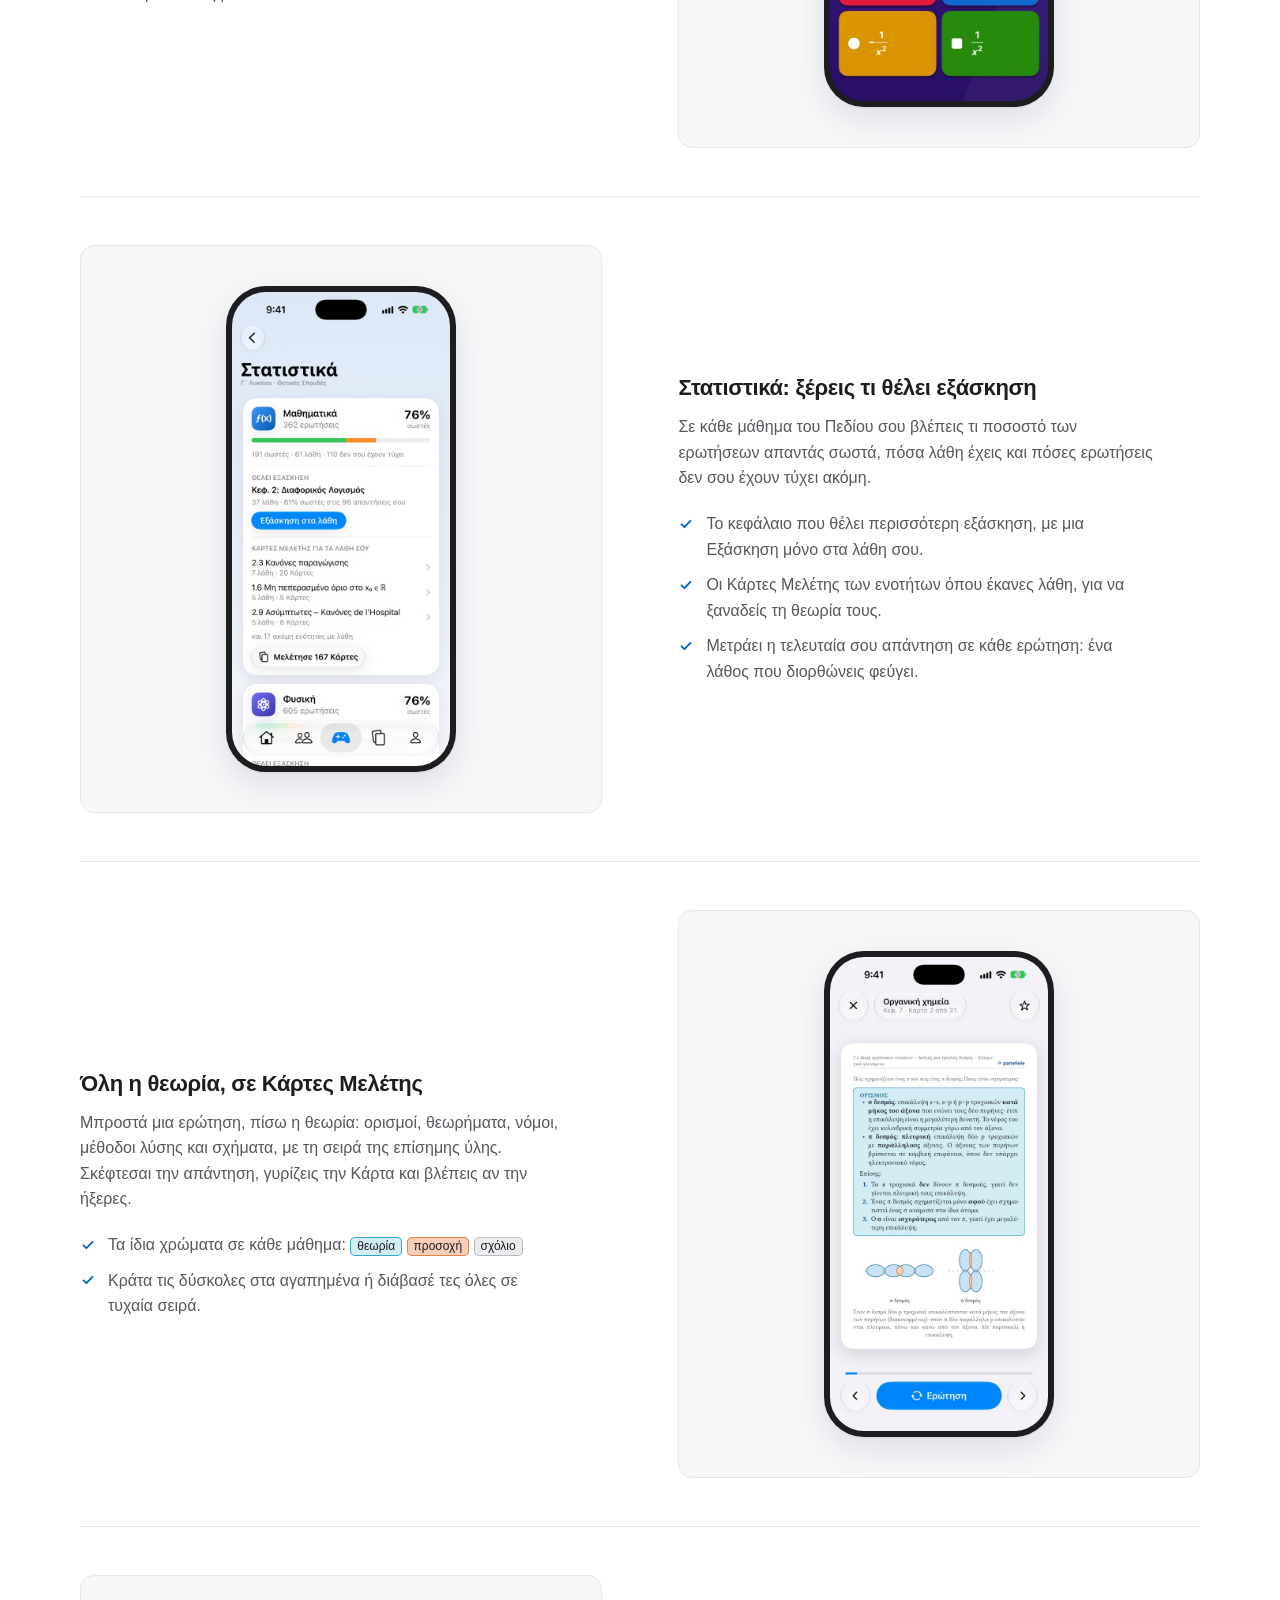
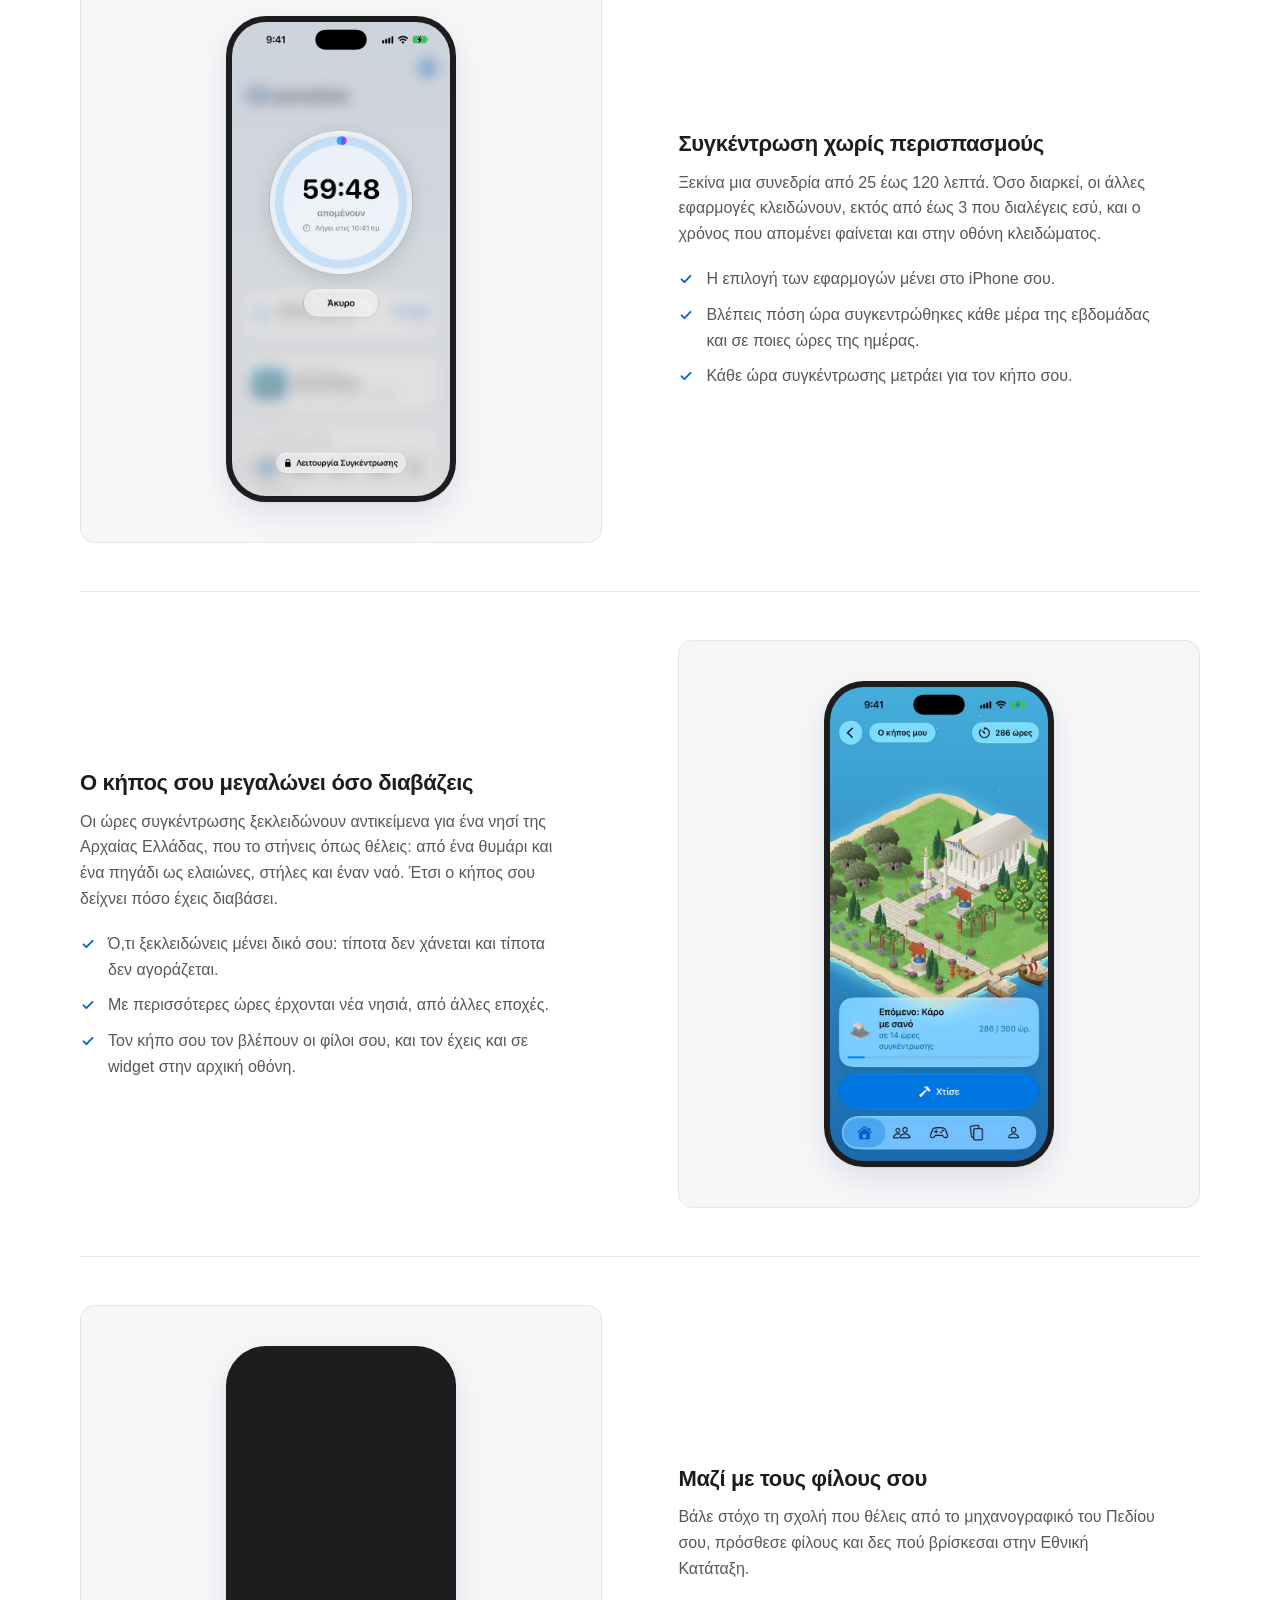
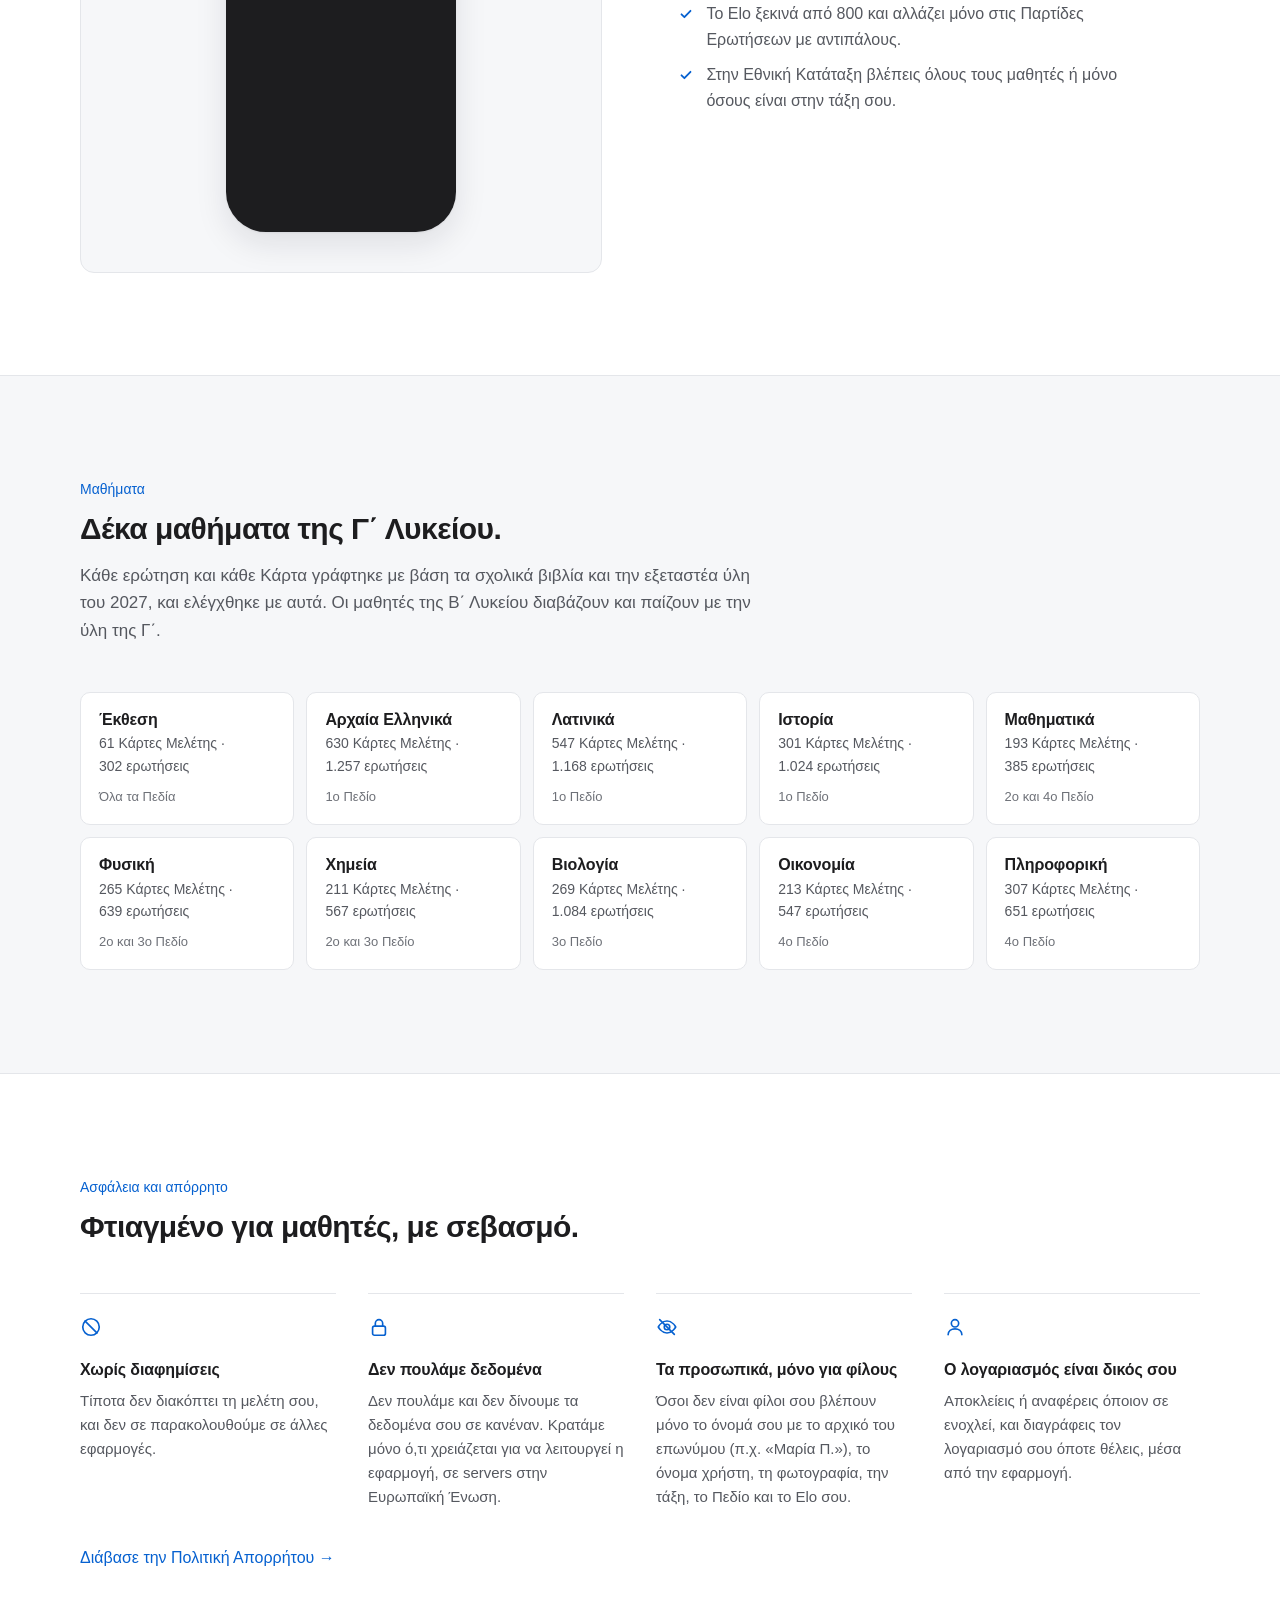
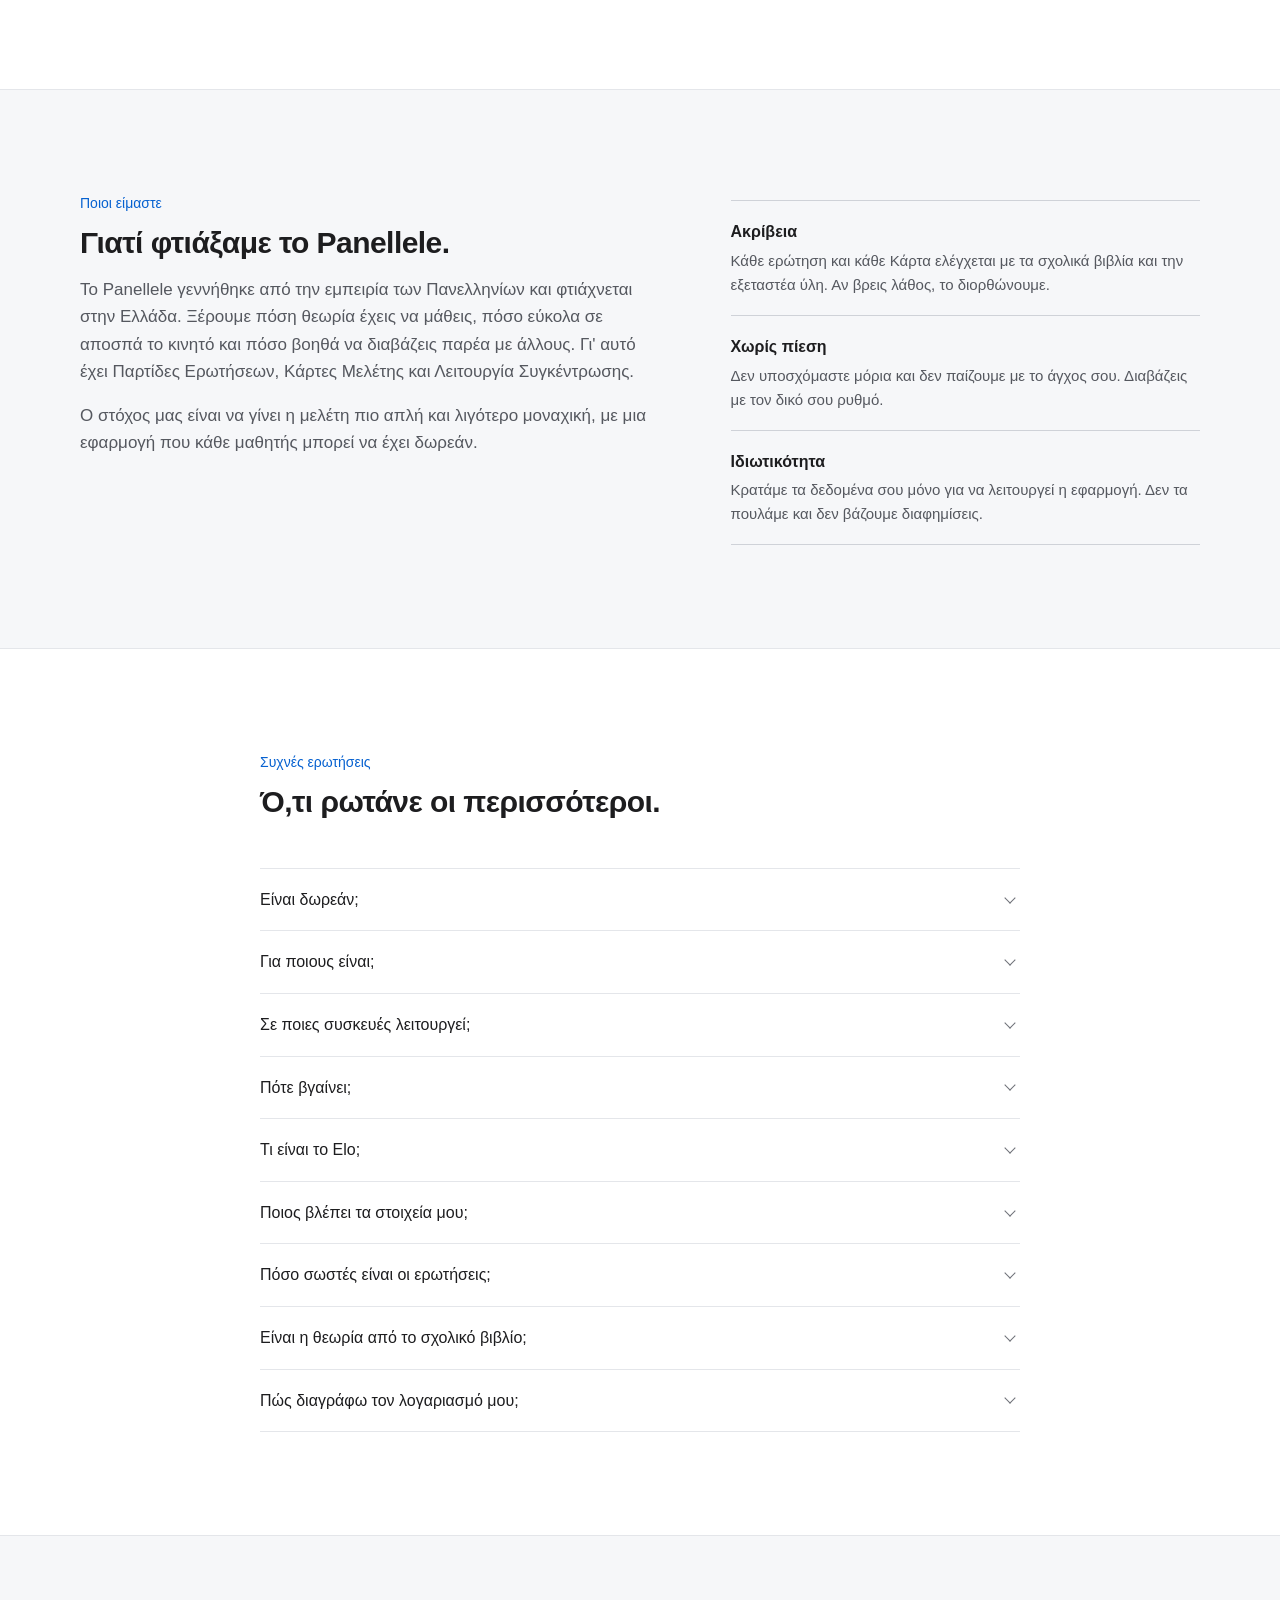
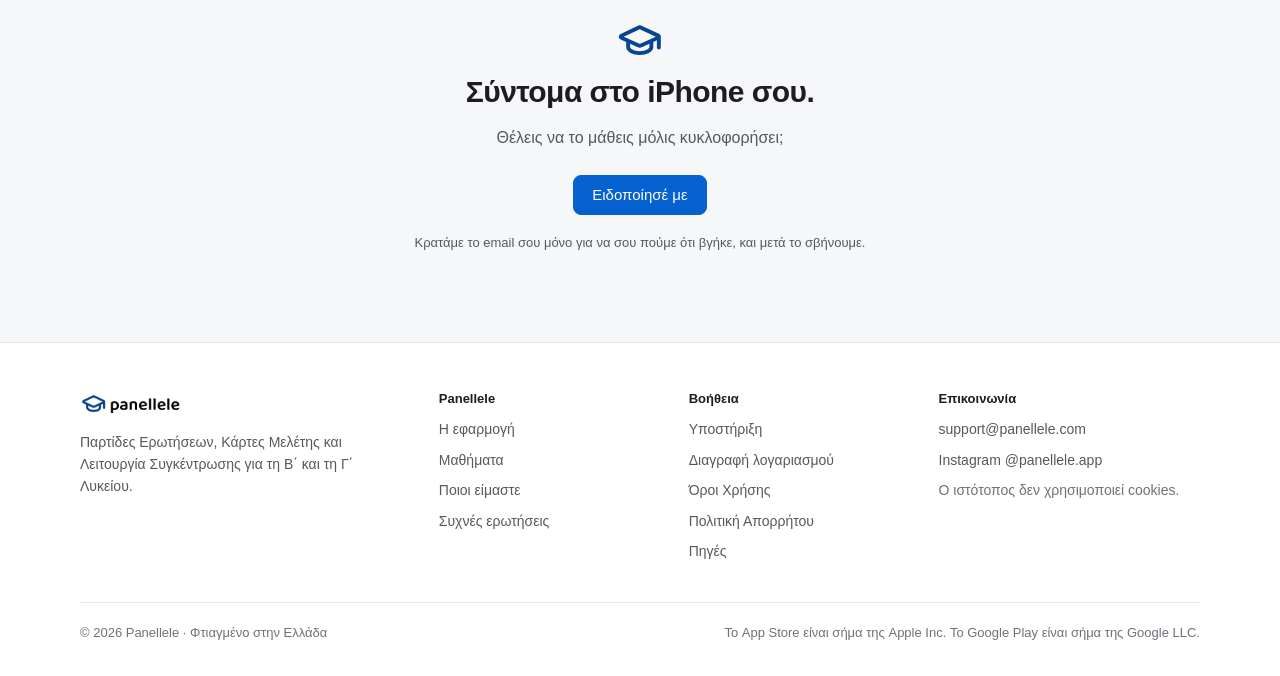
==== commit 24d53673: "Η σημαία της αναφοράς λάθους είναι κάτω αριστερά σε κάθε Κάρτα· νέοι αριθμοί Καρτών και ερωτήσεων" ====
--- a/index.html
+++ b/index.html
@@ -26,7 +26,7 @@
 <meta property="og:image:height" content="630">
 <meta property="og:image:alt" content="Το λογότυπο του Panellele και δύο οθόνες της εφαρμογής: μια Κάρτα Μελέτης και μια ερώτηση Παρτίδας.">
 <meta name="twitter:card" content="summary_large_image">
-<link rel="stylesheet" href="/assets/site.css?v=b968a3b6">
+<link rel="stylesheet" href="/assets/site.css?v=f30239a4">
 
 </head>
 <body class="">
@@ -79,8 +79,8 @@
 <section class="stats" aria-label="Το Panellele με αριθμούς">
   <div class="wrap stats-row">
     <div class="stat"><strong>10</strong><span>μαθήματα της Γ΄ Λυκείου</span></div>
-    <div class="stat"><strong>2.948</strong><span>Κάρτες Μελέτης</span></div>
-    <div class="stat"><strong>7.524</strong><span>ερωτήσεις στις Παρτίδες Ερωτήσεων</span></div>
+    <div class="stat"><strong>2.997</strong><span>Κάρτες Μελέτης</span></div>
+    <div class="stat"><strong>7.624</strong><span>ερωτήσεις στις Παρτίδες Ερωτήσεων</span></div>
     <div class="stat"><strong>2027</strong><span>η εξεταστέα ύλη που ακολουθούμε</span></div>
   </div>
 </section>
@@ -201,22 +201,22 @@
       </li>
       <li class="subject">
         <h3>Μαθηματικά</h3>
-        <p>182&nbsp;Κάρτες Μελέτης · 362&nbsp;ερωτήσεις</p>
+        <p>193&nbsp;Κάρτες Μελέτης · 385&nbsp;ερωτήσεις</p>
         <span class="field">2ο και 4ο Πεδίο</span>
       </li>
       <li class="subject">
         <h3>Φυσική</h3>
-        <p>248&nbsp;Κάρτες Μελέτης · 605&nbsp;ερωτήσεις</p>
+        <p>265&nbsp;Κάρτες Μελέτης · 639&nbsp;ερωτήσεις</p>
         <span class="field">2ο και 3ο Πεδίο</span>
       </li>
       <li class="subject">
         <h3>Χημεία</h3>
-        <p>195&nbsp;Κάρτες Μελέτης · 538&nbsp;ερωτήσεις</p>
+        <p>211&nbsp;Κάρτες Μελέτης · 567&nbsp;ερωτήσεις</p>
         <span class="field">2ο και 3ο Πεδίο</span>
       </li>
       <li class="subject">
         <h3>Βιολογία</h3>
-        <p>264&nbsp;Κάρτες Μελέτης · 1.070&nbsp;ερωτήσεις</p>
+        <p>269&nbsp;Κάρτες Μελέτης · 1.084&nbsp;ερωτήσεις</p>
         <span class="field">3ο Πεδίο</span>
       </li>
       <li class="subject">
--- a/assets/site.css
+++ b/assets/site.css
@@ -244,6 +244,8 @@
 .help-card p { color: var(--text-2); }
 .help-card p strong { color: var(--text); }
 .help-card p:last-child { margin-bottom: 0; }
+.help-card ul { color: var(--text-2); padding-left: 1.3em; margin: 0 0 1em; }
+.help-card li { margin: 0.25em 0; }
 
 .legal h1 { font-size: clamp(1.875rem, 3.2vw, 2.375rem); }
 .legal h2 { font-size: 1.1875rem; letter-spacing: -0.01em; margin-top: 2.2em; scroll-margin-top: 80px; }
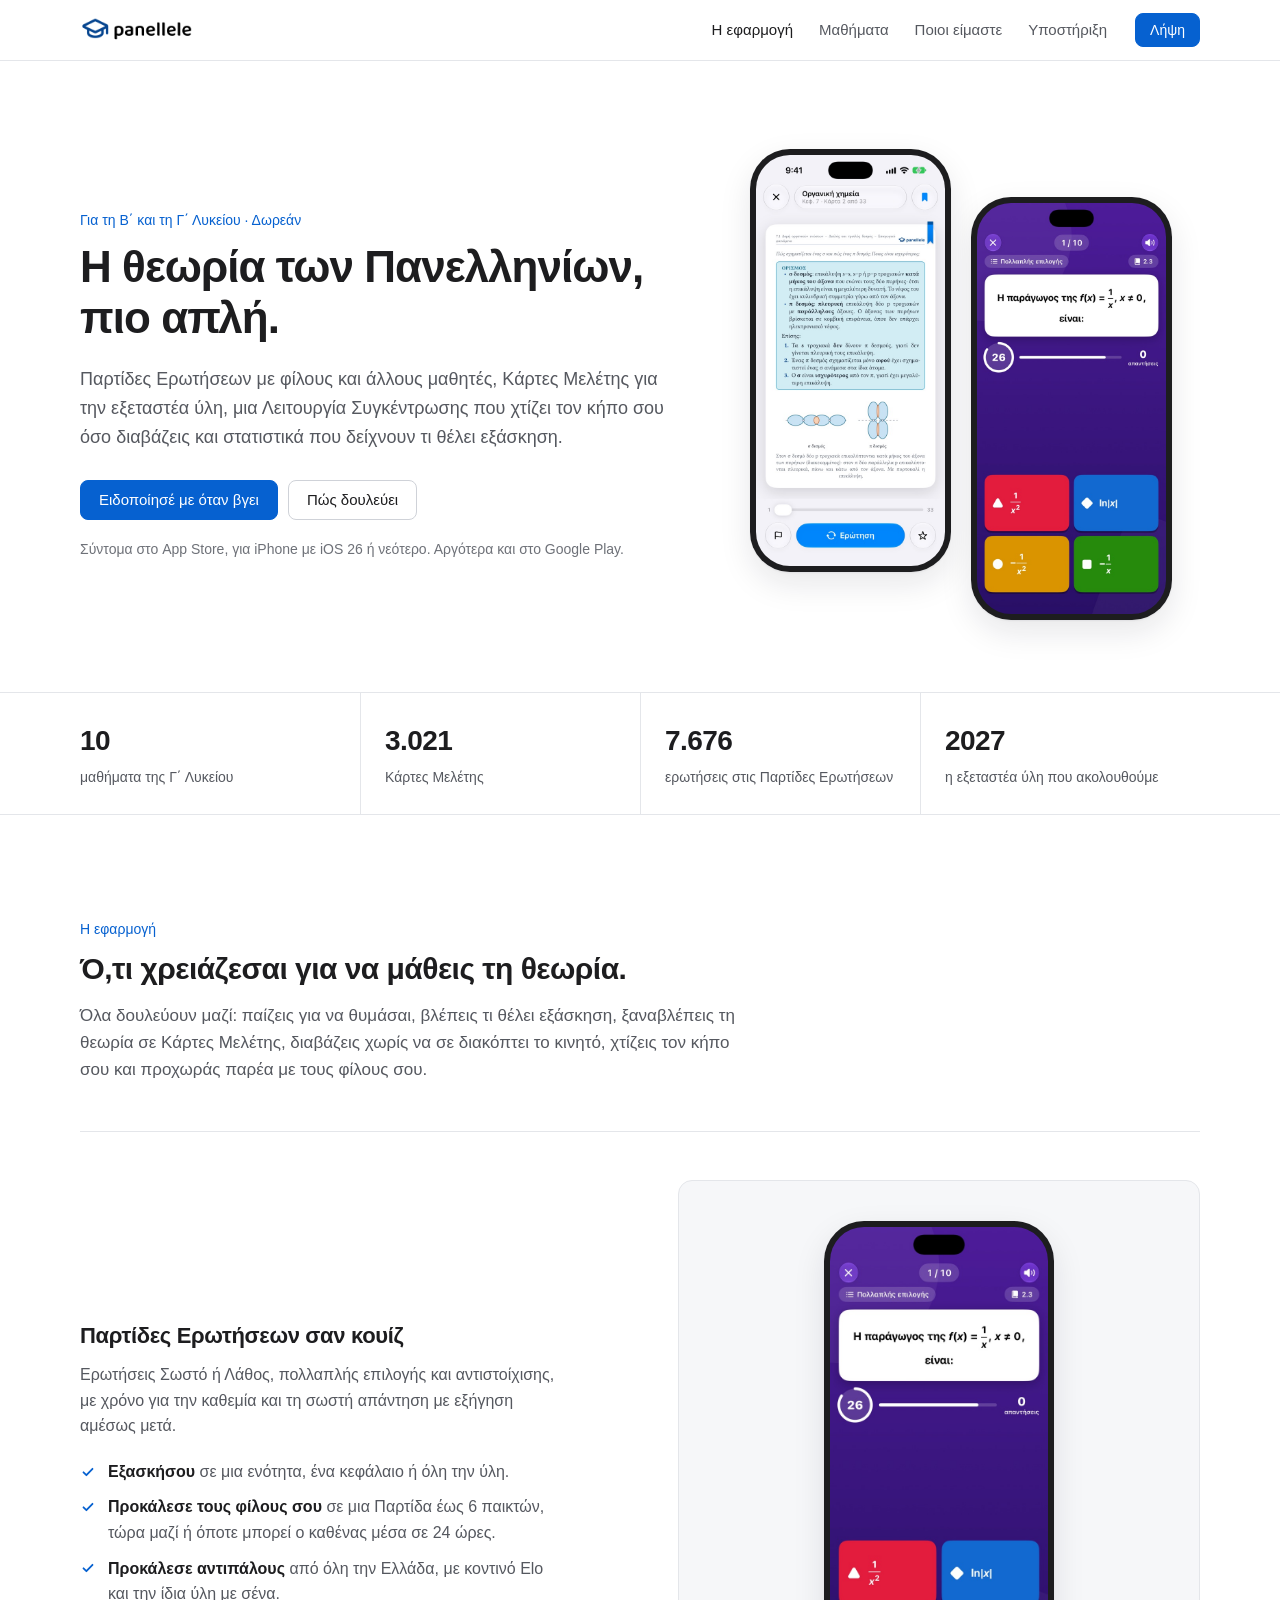
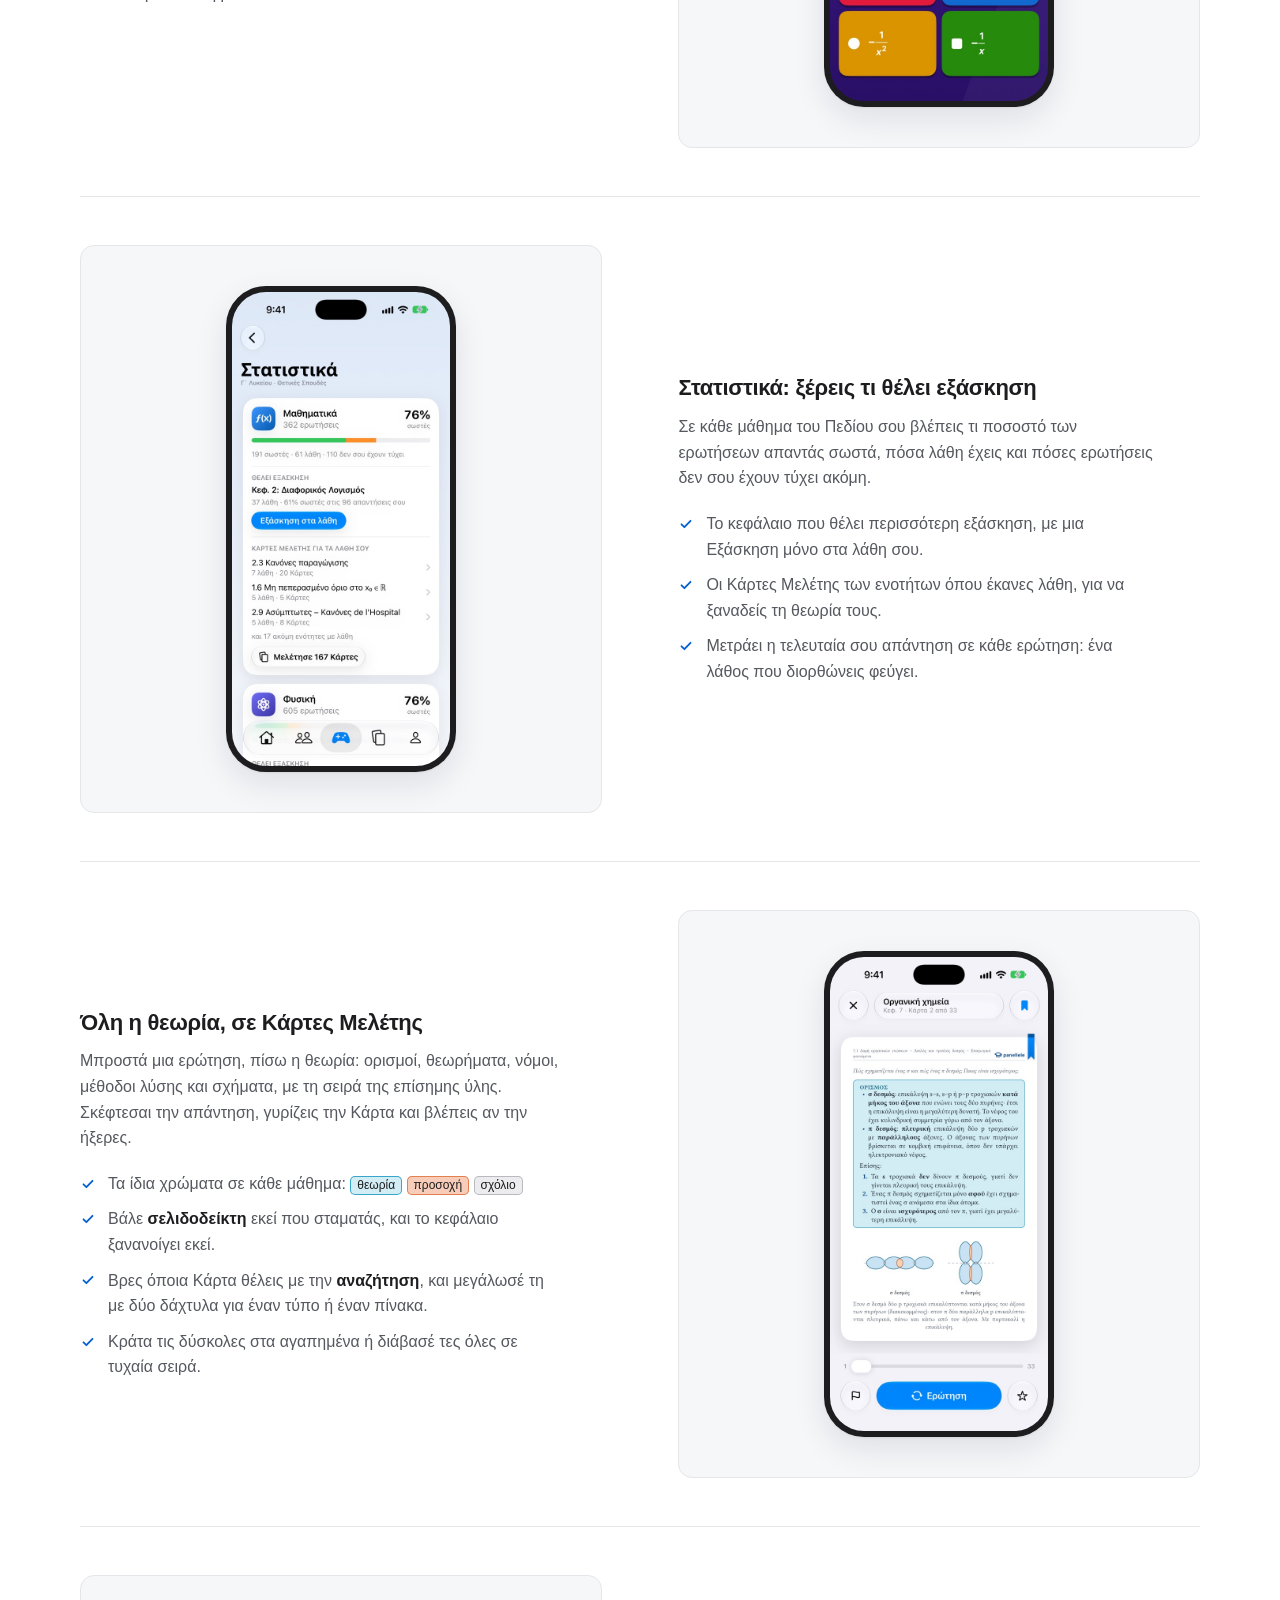
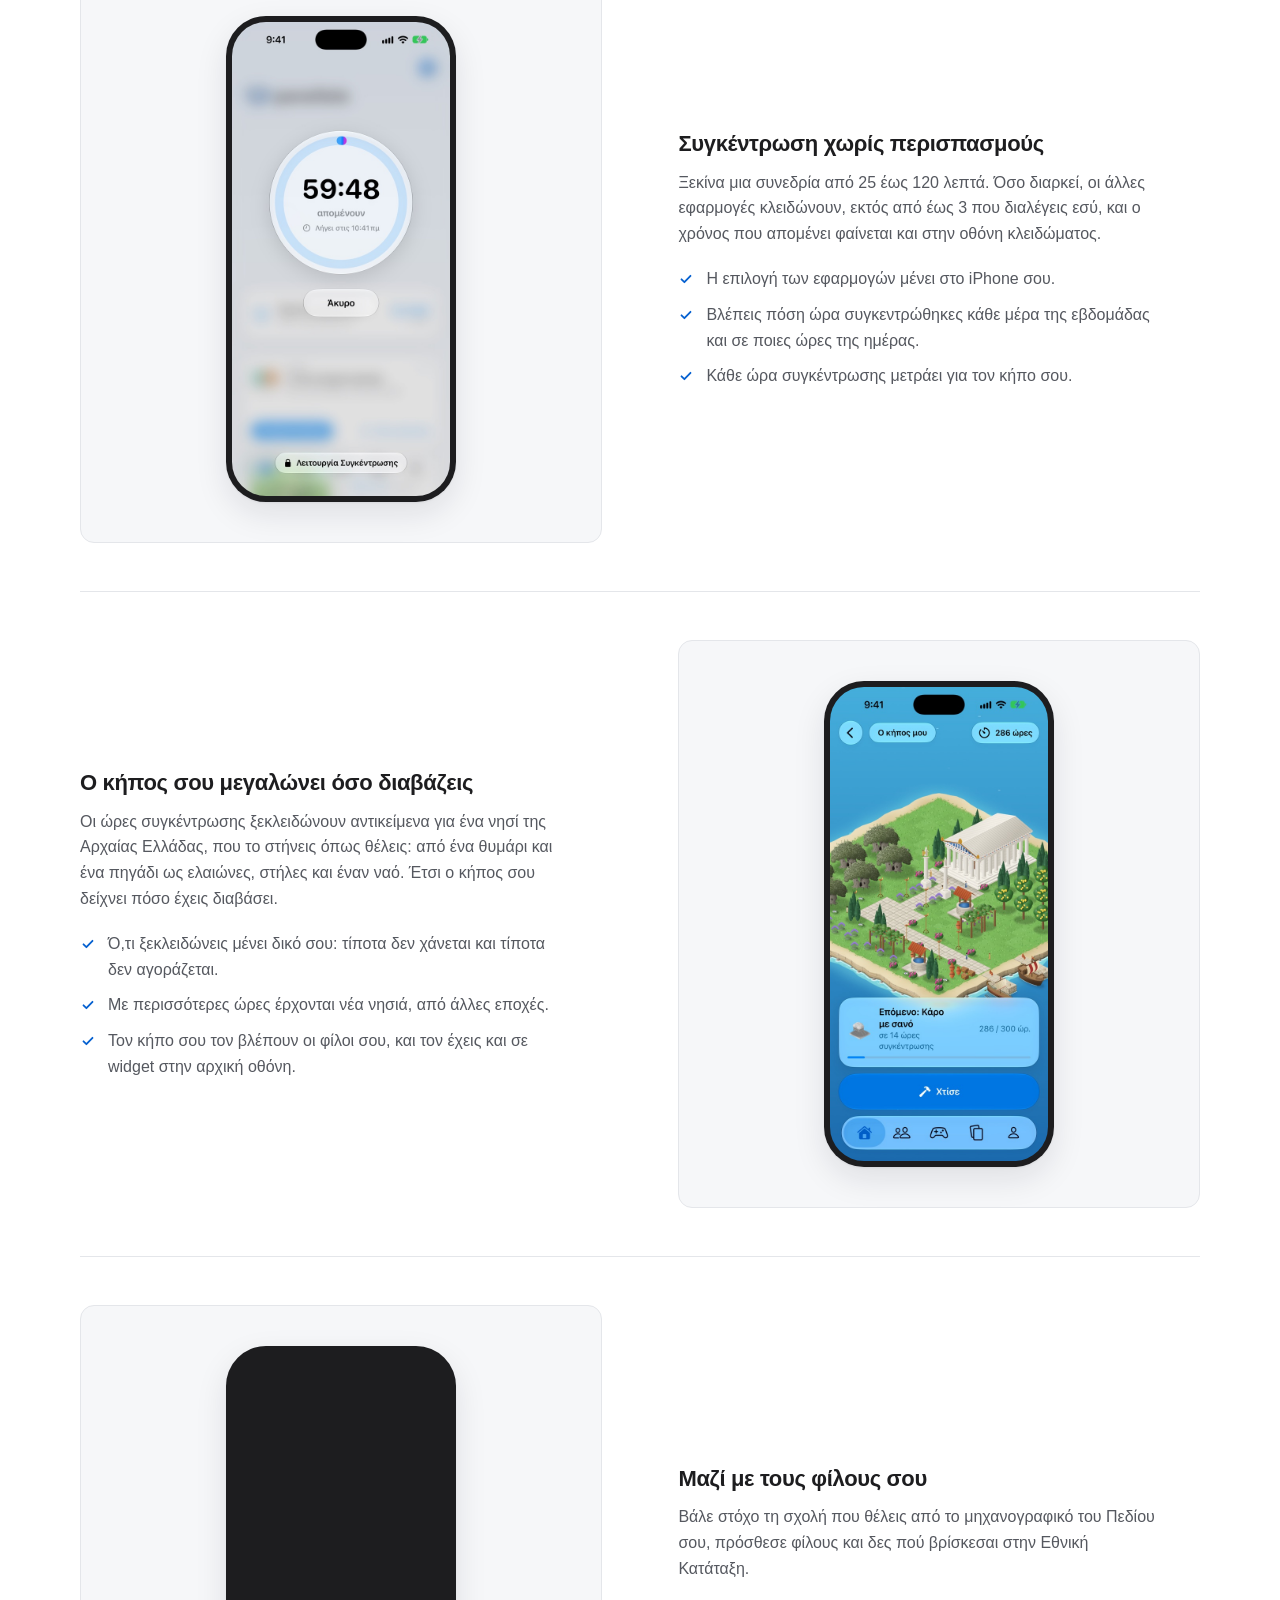
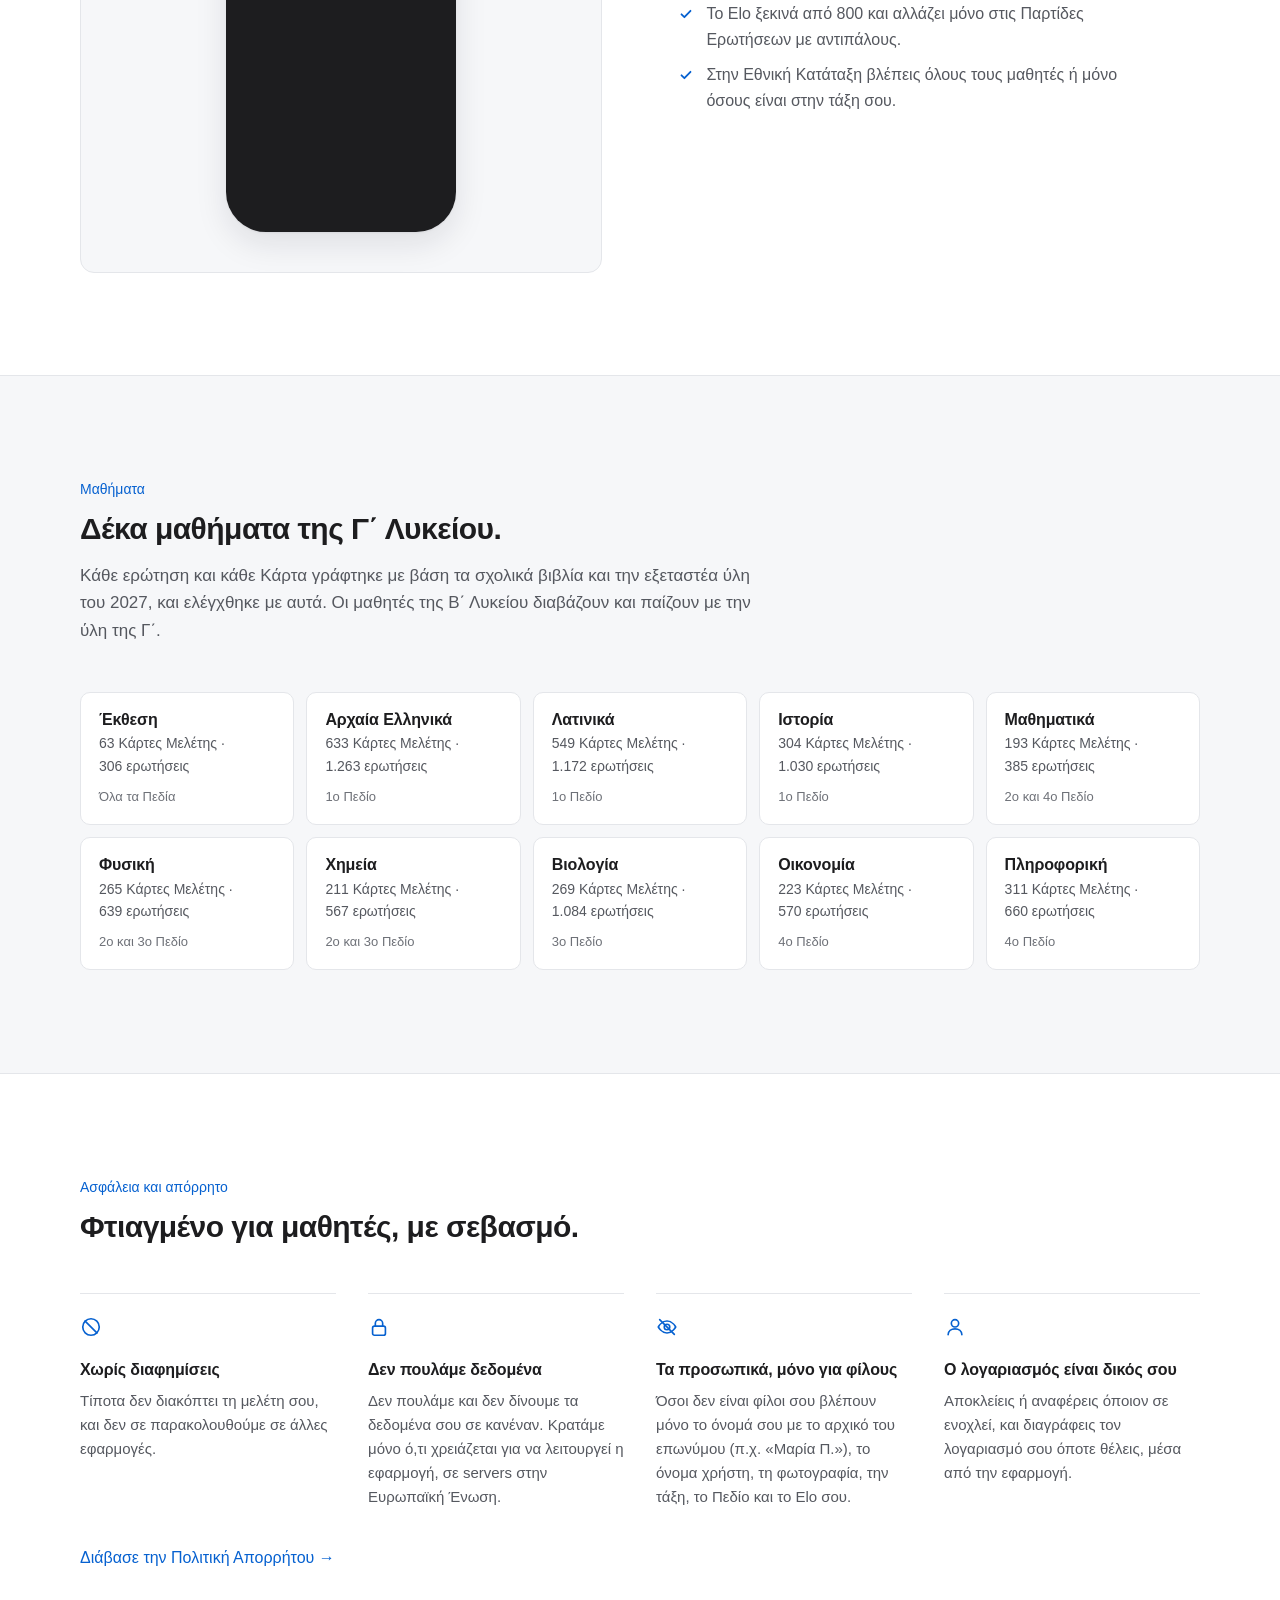
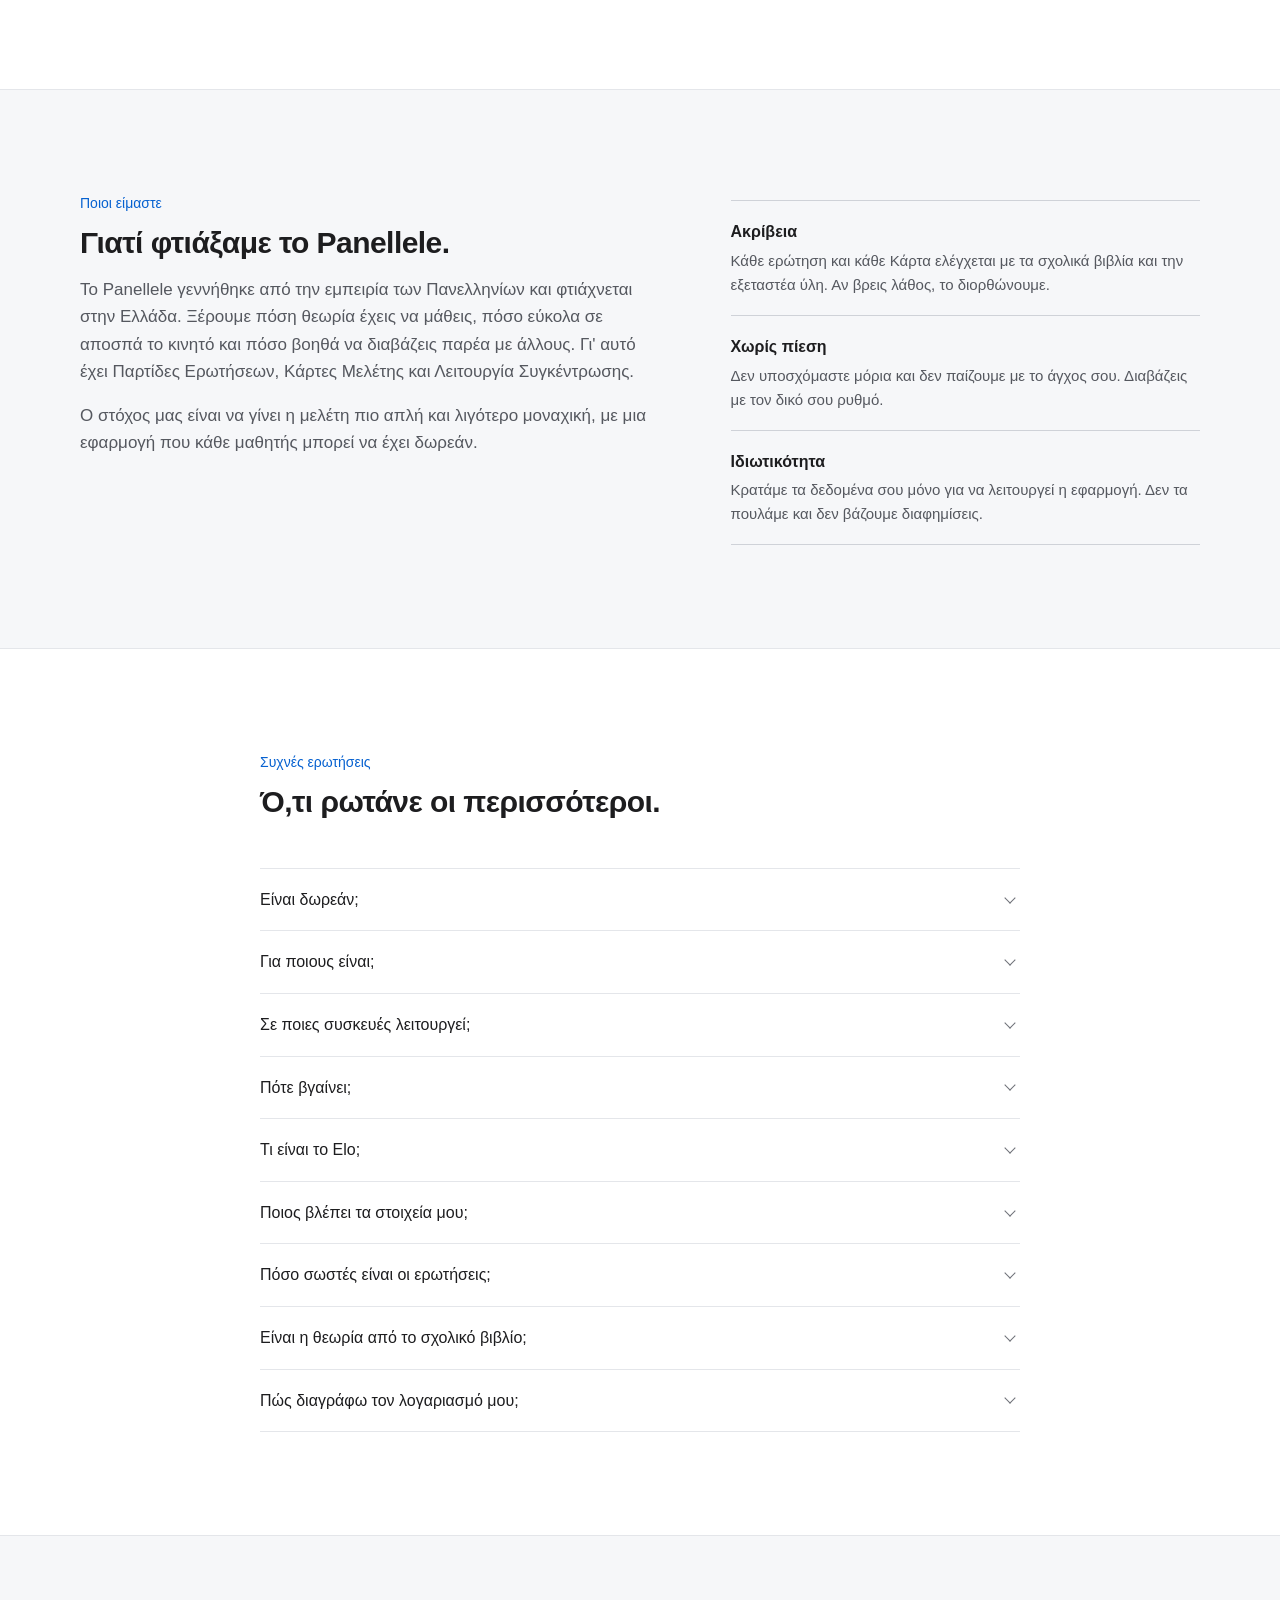
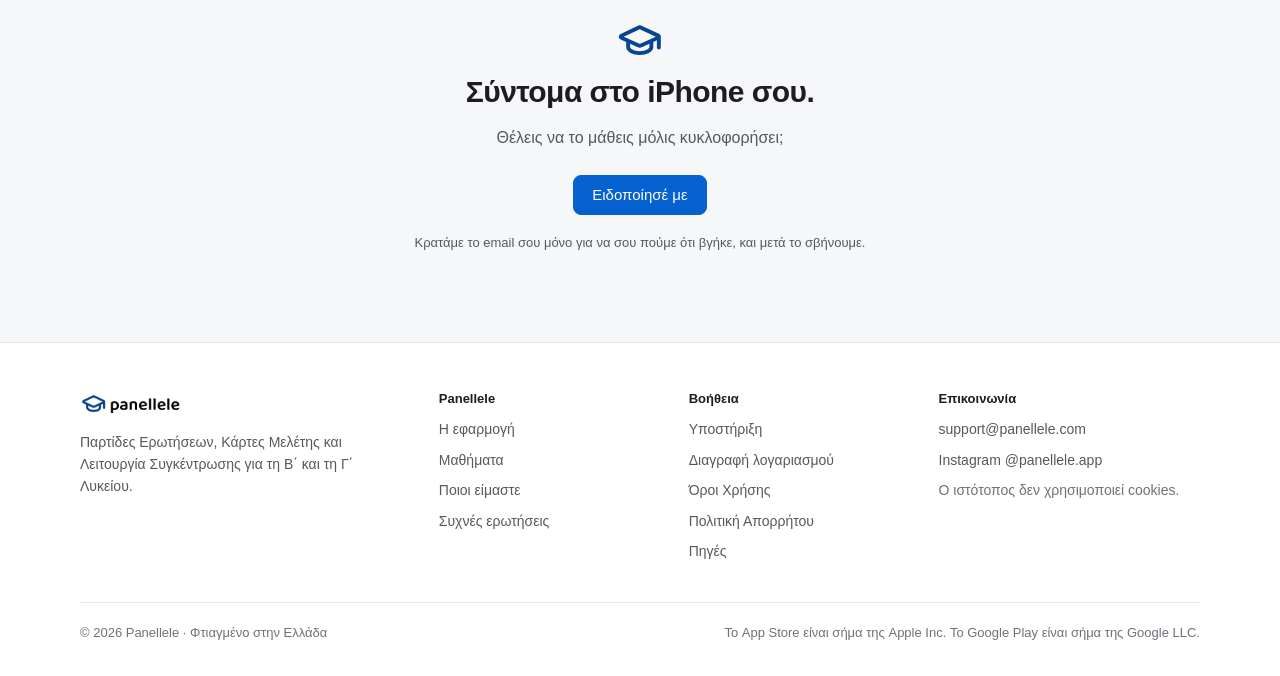
==== commit a1ff4f8b: "Οι νέες οθόνες της εφαρμογής και οι αριθμοί με τις Παγίδες" ====
--- a/index.html
+++ b/index.html
@@ -70,8 +70,8 @@
       <p class="availability">Σύντομα στο App Store, για iPhone με iOS 26 ή νεότερο. Αργότερα και στο Google Play.</p>
     </div>
     <div class="hero-shots" aria-hidden="true">
-      <figure class="phone"><img src="/assets/screens/card.jpg?v=b9e4f44e" alt="" width="552" height="1200"></figure>
-      <figure class="phone phone-lower"><img src="/assets/screens/game.jpg?v=9ea155ef" alt="" width="552" height="1200"></figure>
+      <figure class="phone"><img src="/assets/screens/card.jpg?v=ef814029" alt="" width="552" height="1200"></figure>
+      <figure class="phone phone-lower"><img src="/assets/screens/game.jpg?v=5db34655" alt="" width="552" height="1200"></figure>
     </div>
   </div>
 </section>
@@ -79,8 +79,8 @@
 <section class="stats" aria-label="Το Panellele με αριθμούς">
   <div class="wrap stats-row">
     <div class="stat"><strong>10</strong><span>μαθήματα της Γ΄ Λυκείου</span></div>
-    <div class="stat"><strong>2.997</strong><span>Κάρτες Μελέτης</span></div>
-    <div class="stat"><strong>7.624</strong><span>ερωτήσεις στις Παρτίδες Ερωτήσεων</span></div>
+    <div class="stat"><strong>3.021</strong><span>Κάρτες Μελέτης</span></div>
+    <div class="stat"><strong>7.676</strong><span>ερωτήσεις στις Παρτίδες Ερωτήσεων</span></div>
     <div class="stat"><strong>2027</strong><span>η εξεταστέα ύλη που ακολουθούμε</span></div>
   </div>
 </section>
@@ -103,7 +103,7 @@
           <li><strong>Προκάλεσε αντιπάλους</strong> από όλη την Ελλάδα, με κοντινό Elo και την ίδια ύλη με σένα.</li>
         </ul>
       </div>
-      <figure class="shot"><div class="phone"><img src="/assets/screens/game.jpg?v=9ea155ef" alt="Ερώτηση Μαθηματικών σε μια Παρτίδα: η παράγωγος της 1/x, με τέσσερις απαντήσεις σε κλάσματα και χρόνο για να απαντήσεις." width="552" height="1200" loading="lazy"></div></figure>
+      <figure class="shot"><div class="phone"><img src="/assets/screens/game.jpg?v=5db34655" alt="Ερώτηση Μαθηματικών σε μια Παρτίδα: η παράγωγος της 1/x, με τέσσερις απαντήσεις σε κλάσματα και χρόνο για να απαντήσεις." width="552" height="1200" loading="lazy"></div></figure>
     </article>
 
     <article class="feature feature-flip">
@@ -125,10 +125,12 @@
         <p>Μπροστά μια ερώτηση, πίσω η θεωρία: ορισμοί, θεωρήματα, νόμοι, μέθοδοι λύσης και σχήματα, με τη σειρά της επίσημης ύλης. Σκέφτεσαι την απάντηση, γυρίζεις την Κάρτα και βλέπεις αν την ήξερες.</p>
         <ul class="ticks">
           <li>Τα ίδια χρώματα σε κάθε μάθημα: <span class="tag tag-blue">θεωρία</span> <span class="tag tag-orange">προσοχή</span> <span class="tag tag-gray">σχόλιο</span></li>
+          <li>Βάλε <strong>σελιδοδείκτη</strong> εκεί που σταματάς, και το κεφάλαιο ξανανοίγει εκεί.</li>
+          <li>Βρες όποια Κάρτα θέλεις με την <strong>αναζήτηση</strong>, και μεγάλωσέ τη με δύο δάχτυλα για έναν τύπο ή έναν πίνακα.</li>
           <li>Κράτα τις δύσκολες στα αγαπημένα ή διάβασέ τες όλες σε τυχαία σειρά.</li>
         </ul>
       </div>
-      <figure class="shot"><div class="phone"><img src="/assets/screens/card.jpg?v=b9e4f44e" alt="Η πίσω όψη μιας Κάρτας Χημείας: πώς σχηματίζονται οι δεσμοί σ και π, με σχήμα της επικάλυψης των τροχιακών." width="552" height="1200" loading="lazy"></div></figure>
+      <figure class="shot"><div class="phone"><img src="/assets/screens/card.jpg?v=ef814029" alt="Η πίσω όψη μιας Κάρτας Χημείας: πώς σχηματίζονται οι δεσμοί σ και π, με σχήμα της επικάλυψης των τροχιακών, και ο σελιδοδείκτης του κεφαλαίου πάνω της." width="552" height="1200" loading="lazy"></div></figure>
     </article>
 
     <article class="feature feature-flip">
@@ -141,7 +143,7 @@
           <li>Κάθε ώρα συγκέντρωσης μετράει για τον κήπο σου.</li>
         </ul>
       </div>
-      <figure class="shot"><div class="phone"><img src="/assets/screens/focus.jpg?v=b01e941a" alt="Μια συνεδρία συγκέντρωσης σε εξέλιξη, με σχεδόν μία ώρα που απομένει και την ώρα που λήγει." width="552" height="1200" loading="lazy"></div></figure>
+      <figure class="shot"><div class="phone"><img src="/assets/screens/focus.jpg?v=e341c480" alt="Μια συνεδρία συγκέντρωσης σε εξέλιξη, με σχεδόν μία ώρα που απομένει και την ώρα που λήγει." width="552" height="1200" loading="lazy"></div></figure>
     </article>
 
     <article class="feature">
@@ -166,7 +168,7 @@
           <li>Στην Εθνική Κατάταξη βλέπεις όλους τους μαθητές ή μόνο όσους είναι στην τάξη σου.</li>
         </ul>
       </div>
-      <figure class="shot"><div class="phone"><img src="/assets/screens/ranking.jpg?v=d70044f7" alt="Η Εθνική Κατάταξη με βάθρο για τους τρεις πρώτους μαθητές." width="552" height="1200" loading="lazy"></div></figure>
+      <figure class="shot"><div class="phone"><img src="/assets/screens/ranking.jpg?v=bc093ad8" alt="Η Εθνική Κατάταξη με βάθρο για τους τρεις πρώτους μαθητές." width="552" height="1200" loading="lazy"></div></figure>
     </article>
   </div>
 </section>
@@ -181,22 +183,22 @@
     <ul class="subjects">
       <li class="subject">
         <h3>Έκθεση</h3>
-        <p>61&nbsp;Κάρτες Μελέτης · 302&nbsp;ερωτήσεις</p>
+        <p>63&nbsp;Κάρτες Μελέτης · 306&nbsp;ερωτήσεις</p>
         <span class="field">Όλα τα Πεδία</span>
       </li>
       <li class="subject">
         <h3>Αρχαία Ελληνικά</h3>
-        <p>630&nbsp;Κάρτες Μελέτης · 1.257&nbsp;ερωτήσεις</p>
+        <p>633&nbsp;Κάρτες Μελέτης · 1.263&nbsp;ερωτήσεις</p>
         <span class="field">1ο Πεδίο</span>
       </li>
       <li class="subject">
         <h3>Λατινικά</h3>
-        <p>547&nbsp;Κάρτες Μελέτης · 1.168&nbsp;ερωτήσεις</p>
+        <p>549&nbsp;Κάρτες Μελέτης · 1.172&nbsp;ερωτήσεις</p>
         <span class="field">1ο Πεδίο</span>
       </li>
       <li class="subject">
         <h3>Ιστορία</h3>
-        <p>301&nbsp;Κάρτες Μελέτης · 1.024&nbsp;ερωτήσεις</p>
+        <p>304&nbsp;Κάρτες Μελέτης · 1.030&nbsp;ερωτήσεις</p>
         <span class="field">1ο Πεδίο</span>
       </li>
       <li class="subject">
@@ -221,12 +223,12 @@
       </li>
       <li class="subject">
         <h3>Οικονομία</h3>
-        <p>213&nbsp;Κάρτες Μελέτης · 547&nbsp;ερωτήσεις</p>
+        <p>223&nbsp;Κάρτες Μελέτης · 570&nbsp;ερωτήσεις</p>
         <span class="field">4ο Πεδίο</span>
       </li>
       <li class="subject">
         <h3>Πληροφορική</h3>
-        <p>307&nbsp;Κάρτες Μελέτης · 651&nbsp;ερωτήσεις</p>
+        <p>311&nbsp;Κάρτες Μελέτης · 660&nbsp;ερωτήσεις</p>
         <span class="field">4ο Πεδίο</span>
       </li>
     </ul>
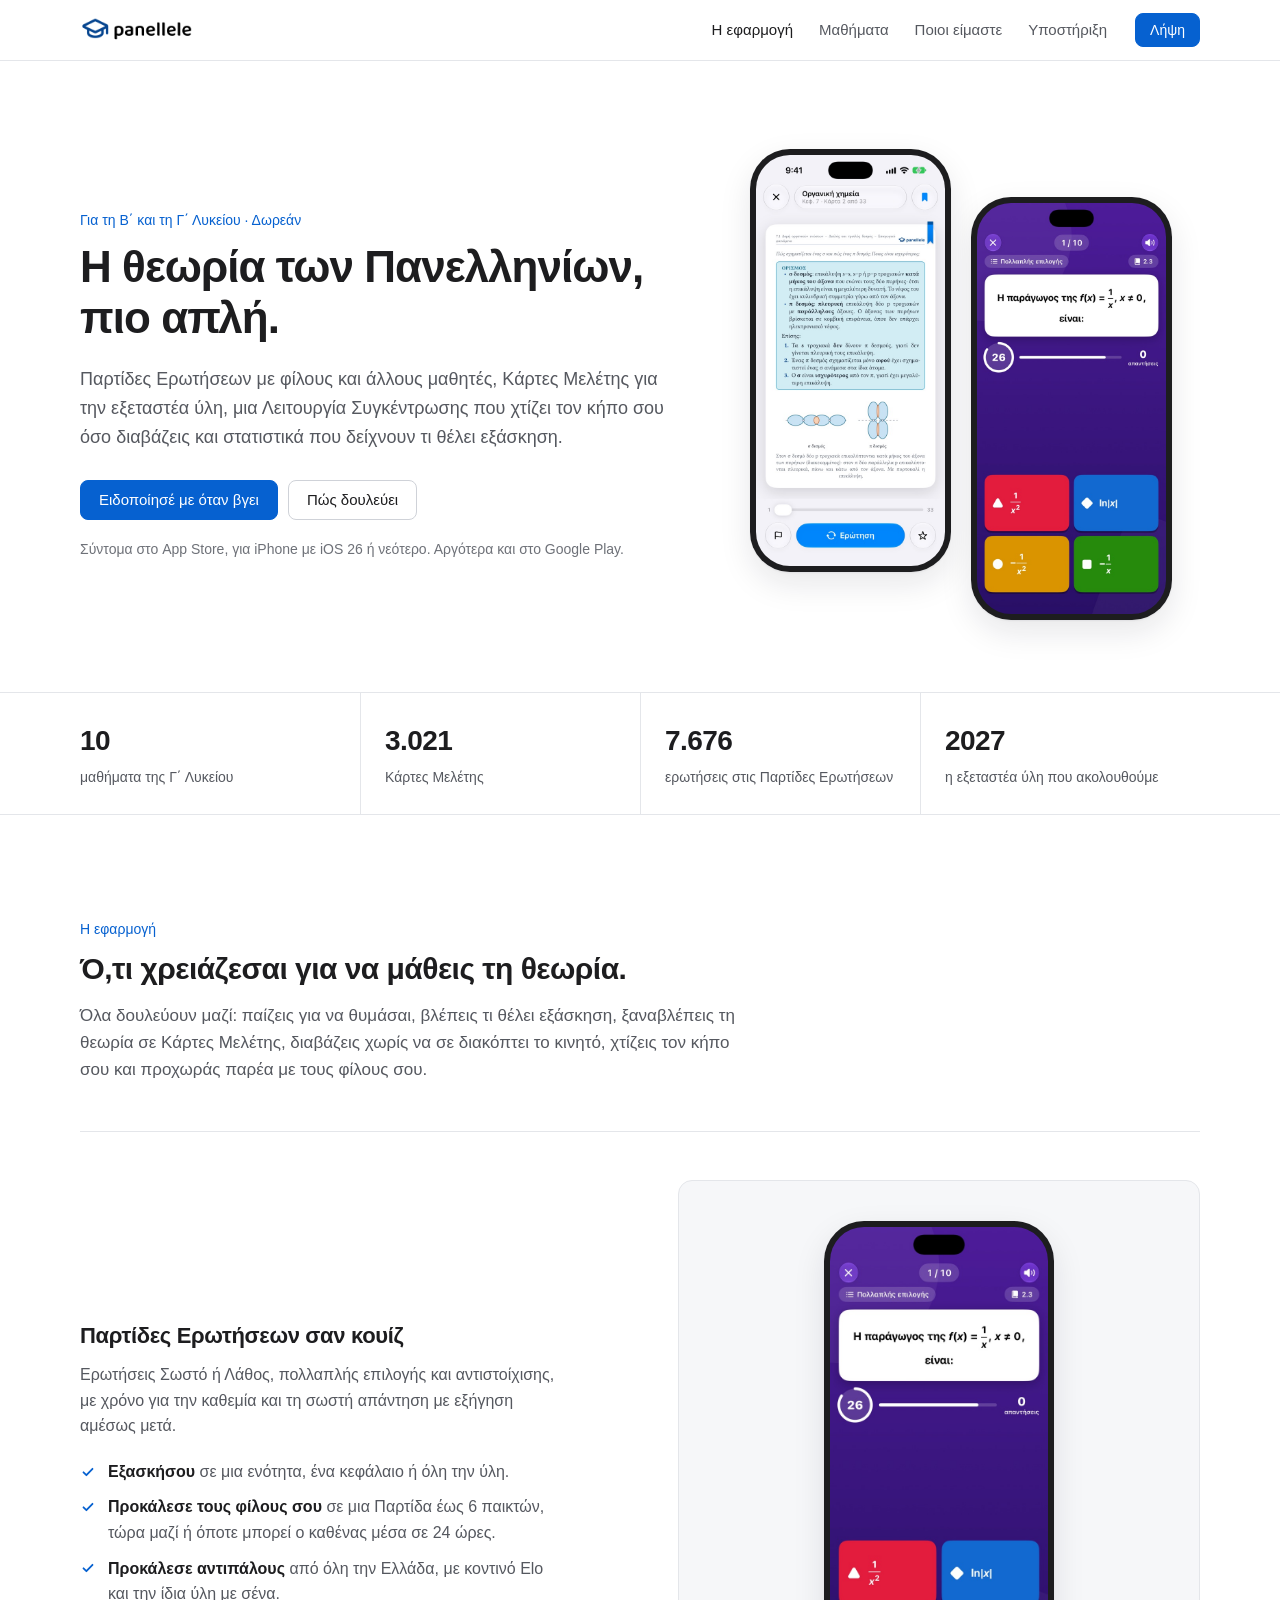
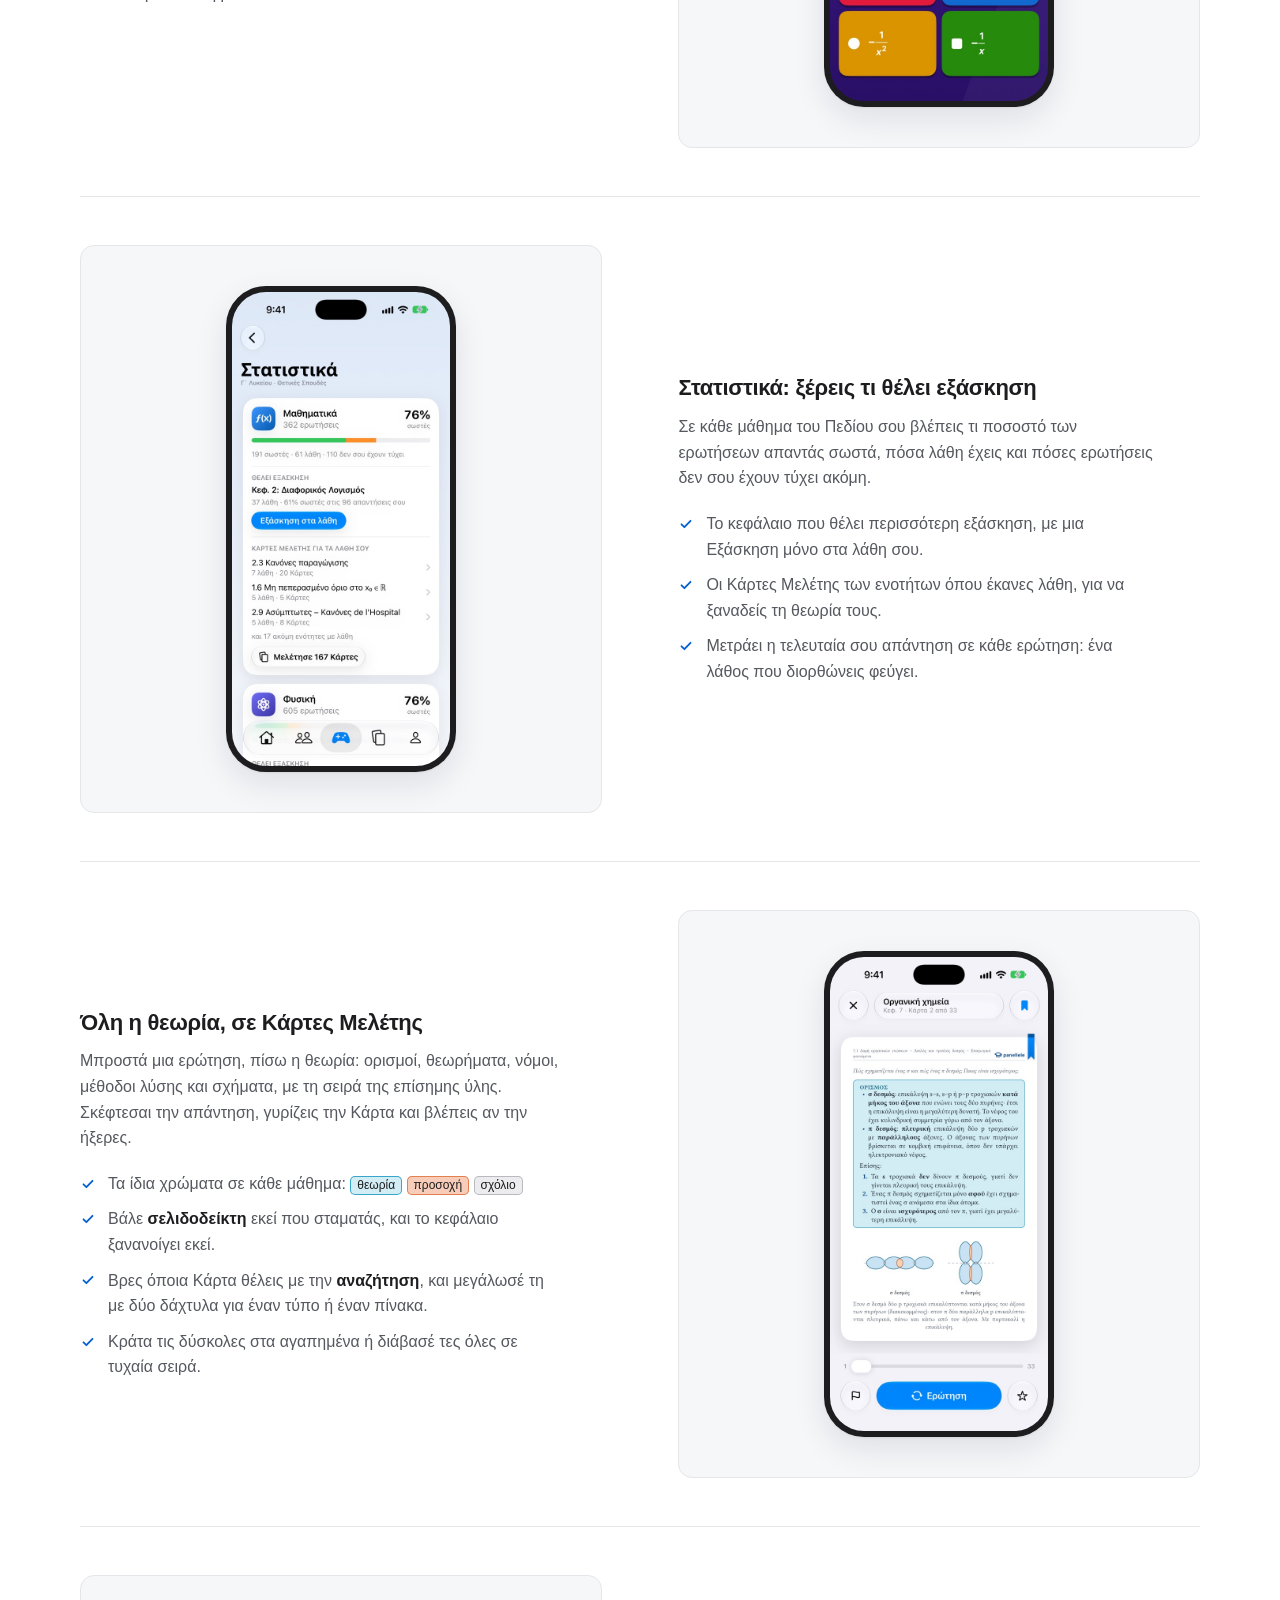
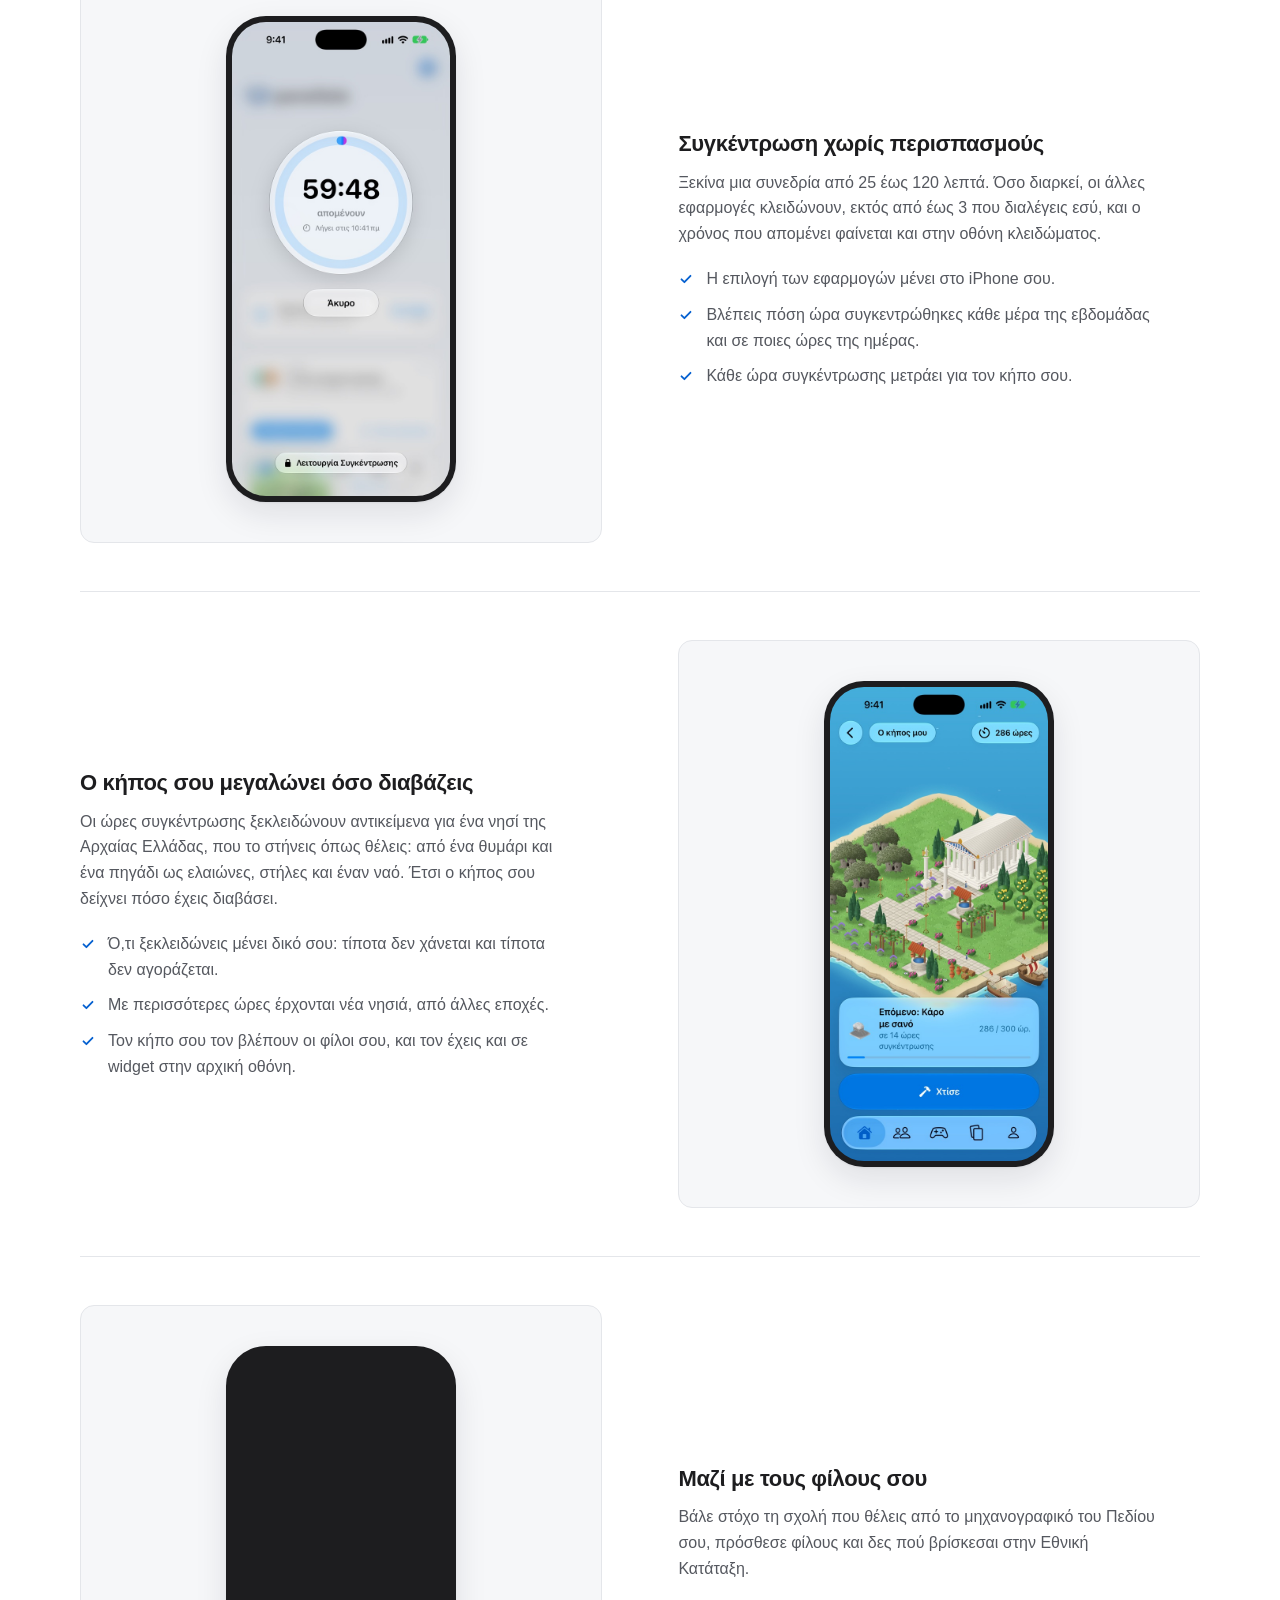
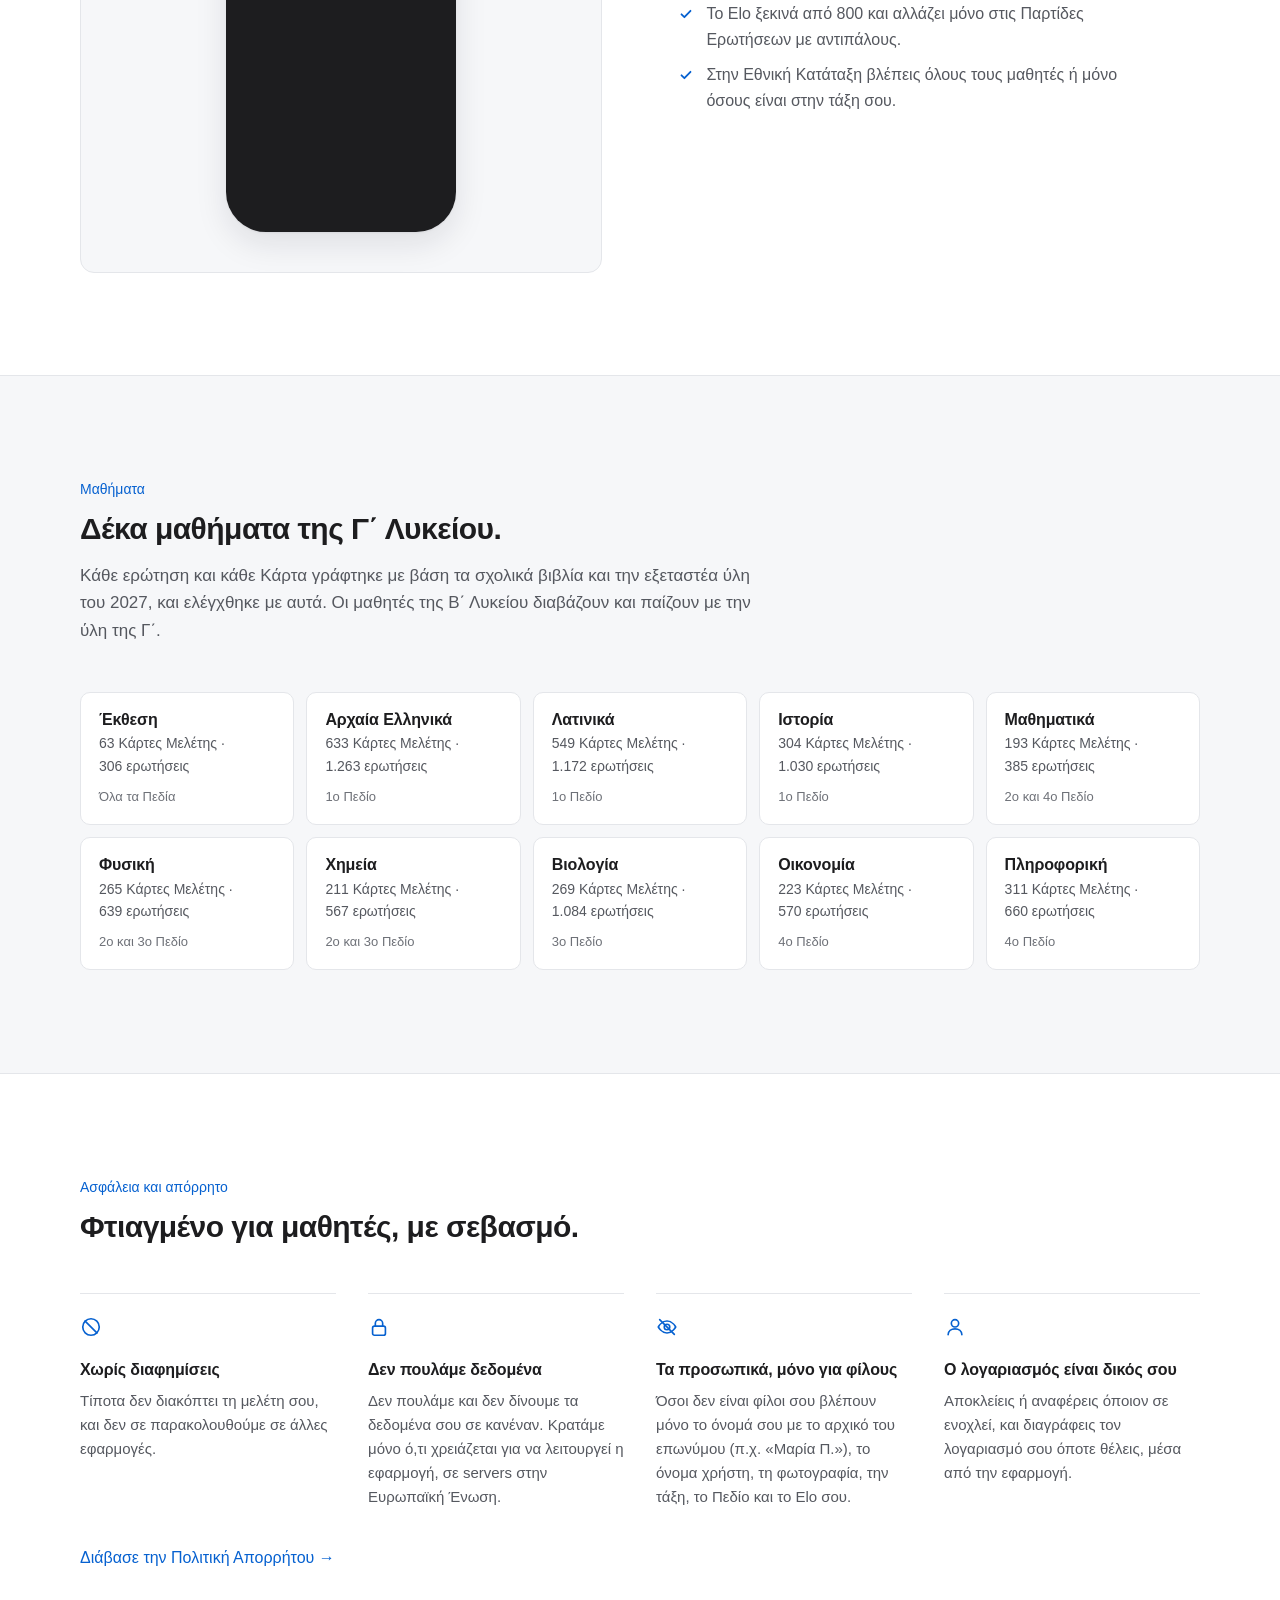
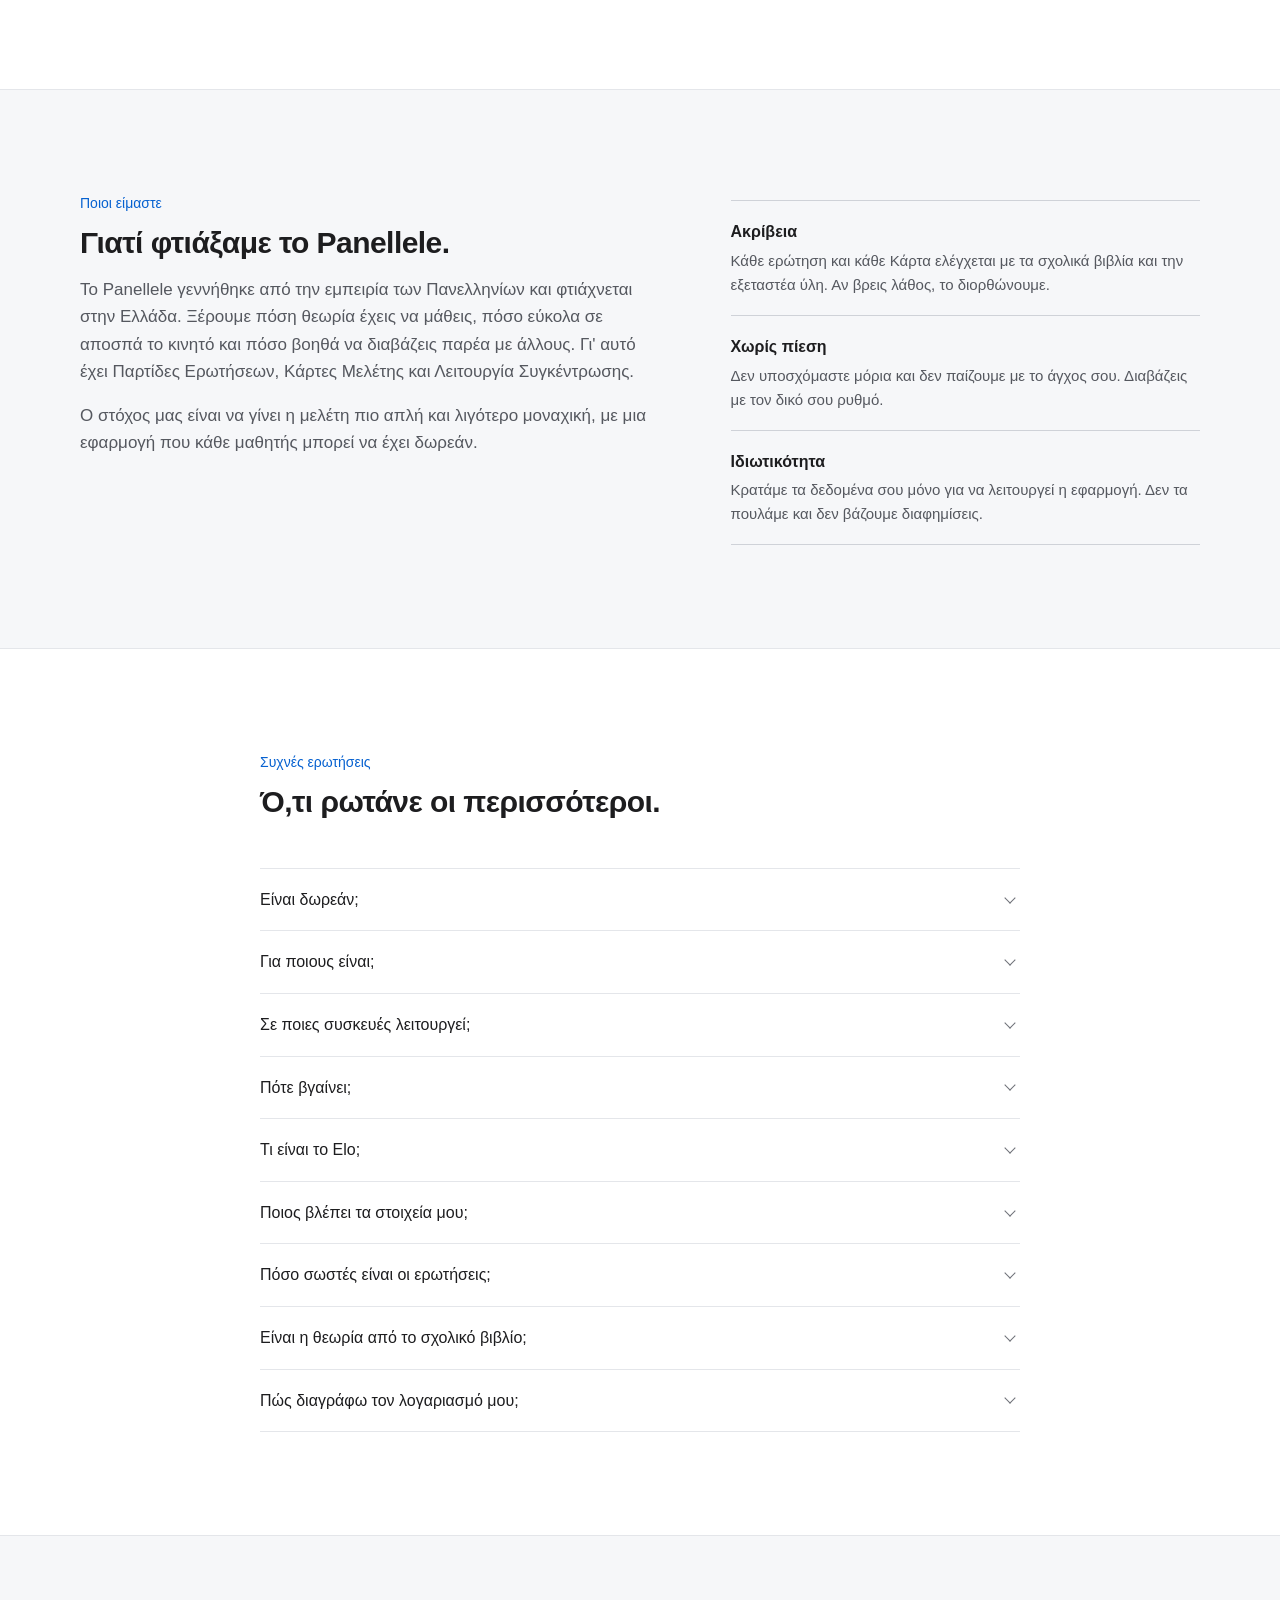
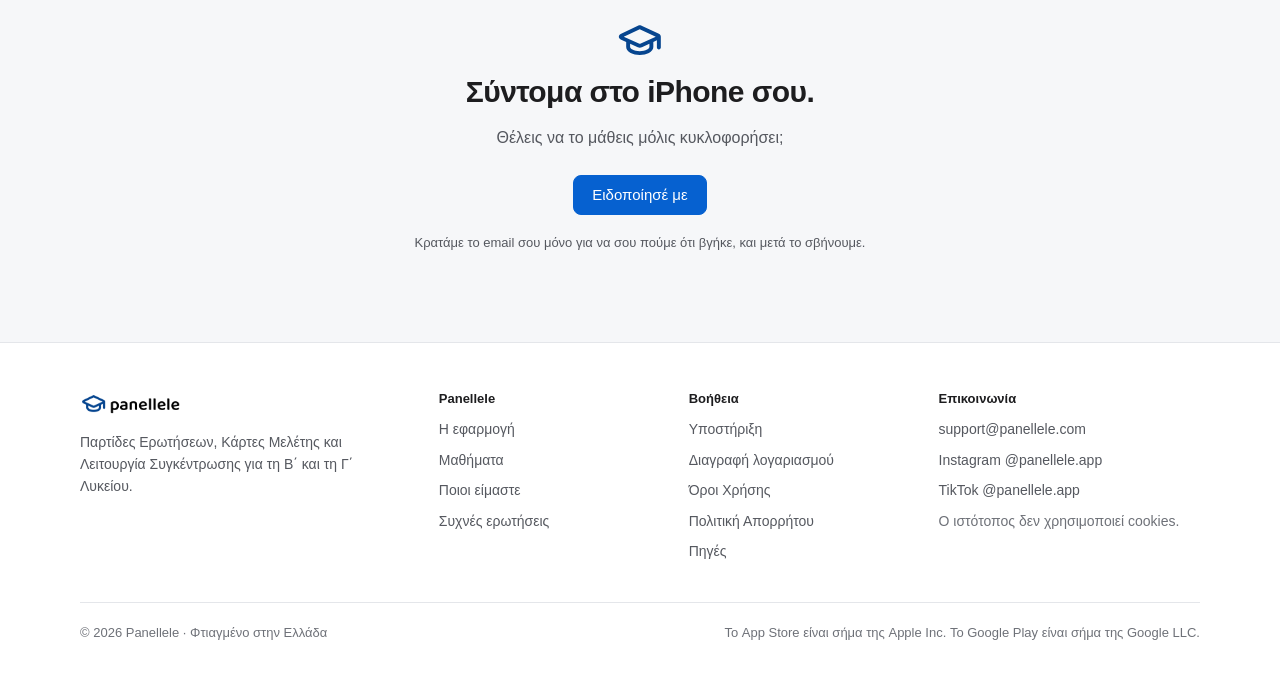
==== commit ca3fe328: "TikTok @panellele.app στο κάτω μέρος και στην Πολιτική Απορρήτου" ====
--- a/index.html
+++ b/index.html
@@ -365,6 +365,7 @@
       <h2>Επικοινωνία</h2>
       <a href="mailto:support@panellele.com">support@panellele.com</a>
       <a href="https://www.instagram.com/panellele.app/">Instagram @panellele.app</a>
+      <a href="https://www.tiktok.com/@panellele.app">TikTok @panellele.app</a>
       <p class="muted">Ο ιστότοπος δεν χρησιμοποιεί cookies.</p>
     </div>
   </div>
